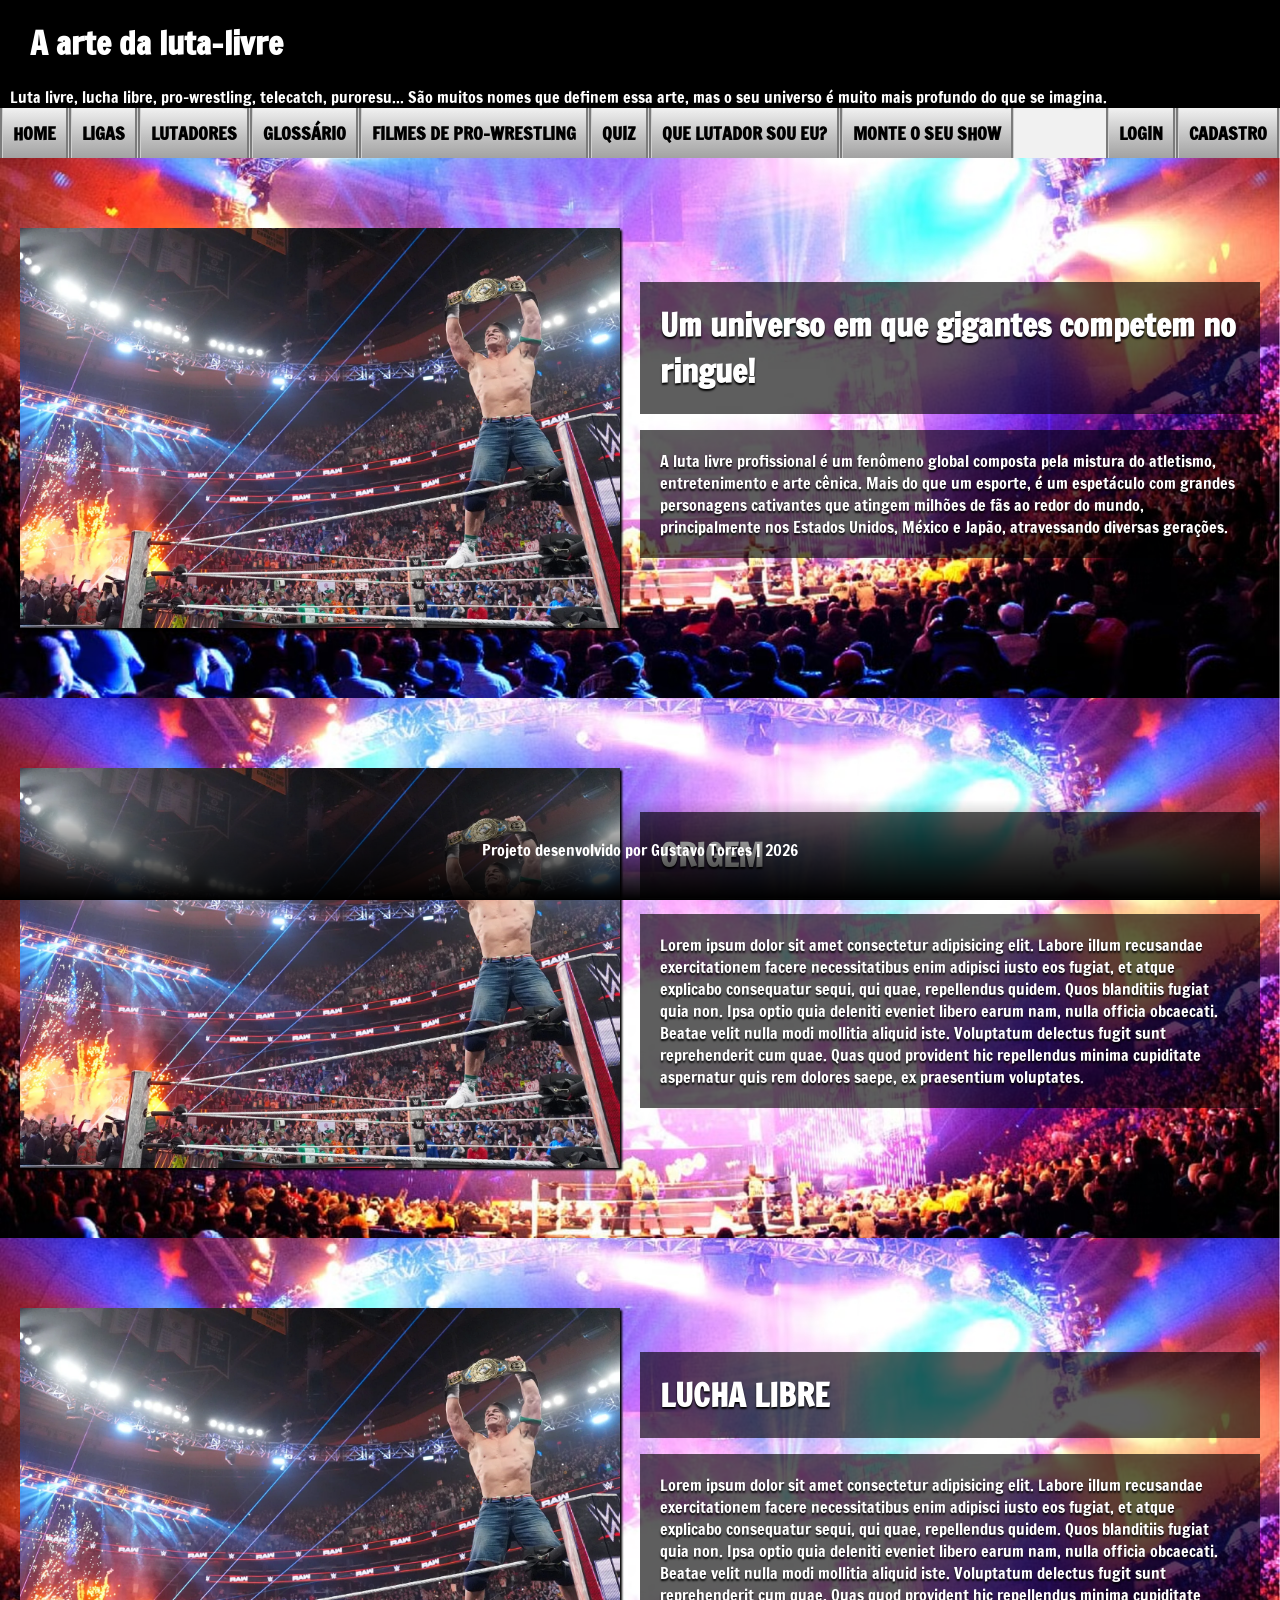
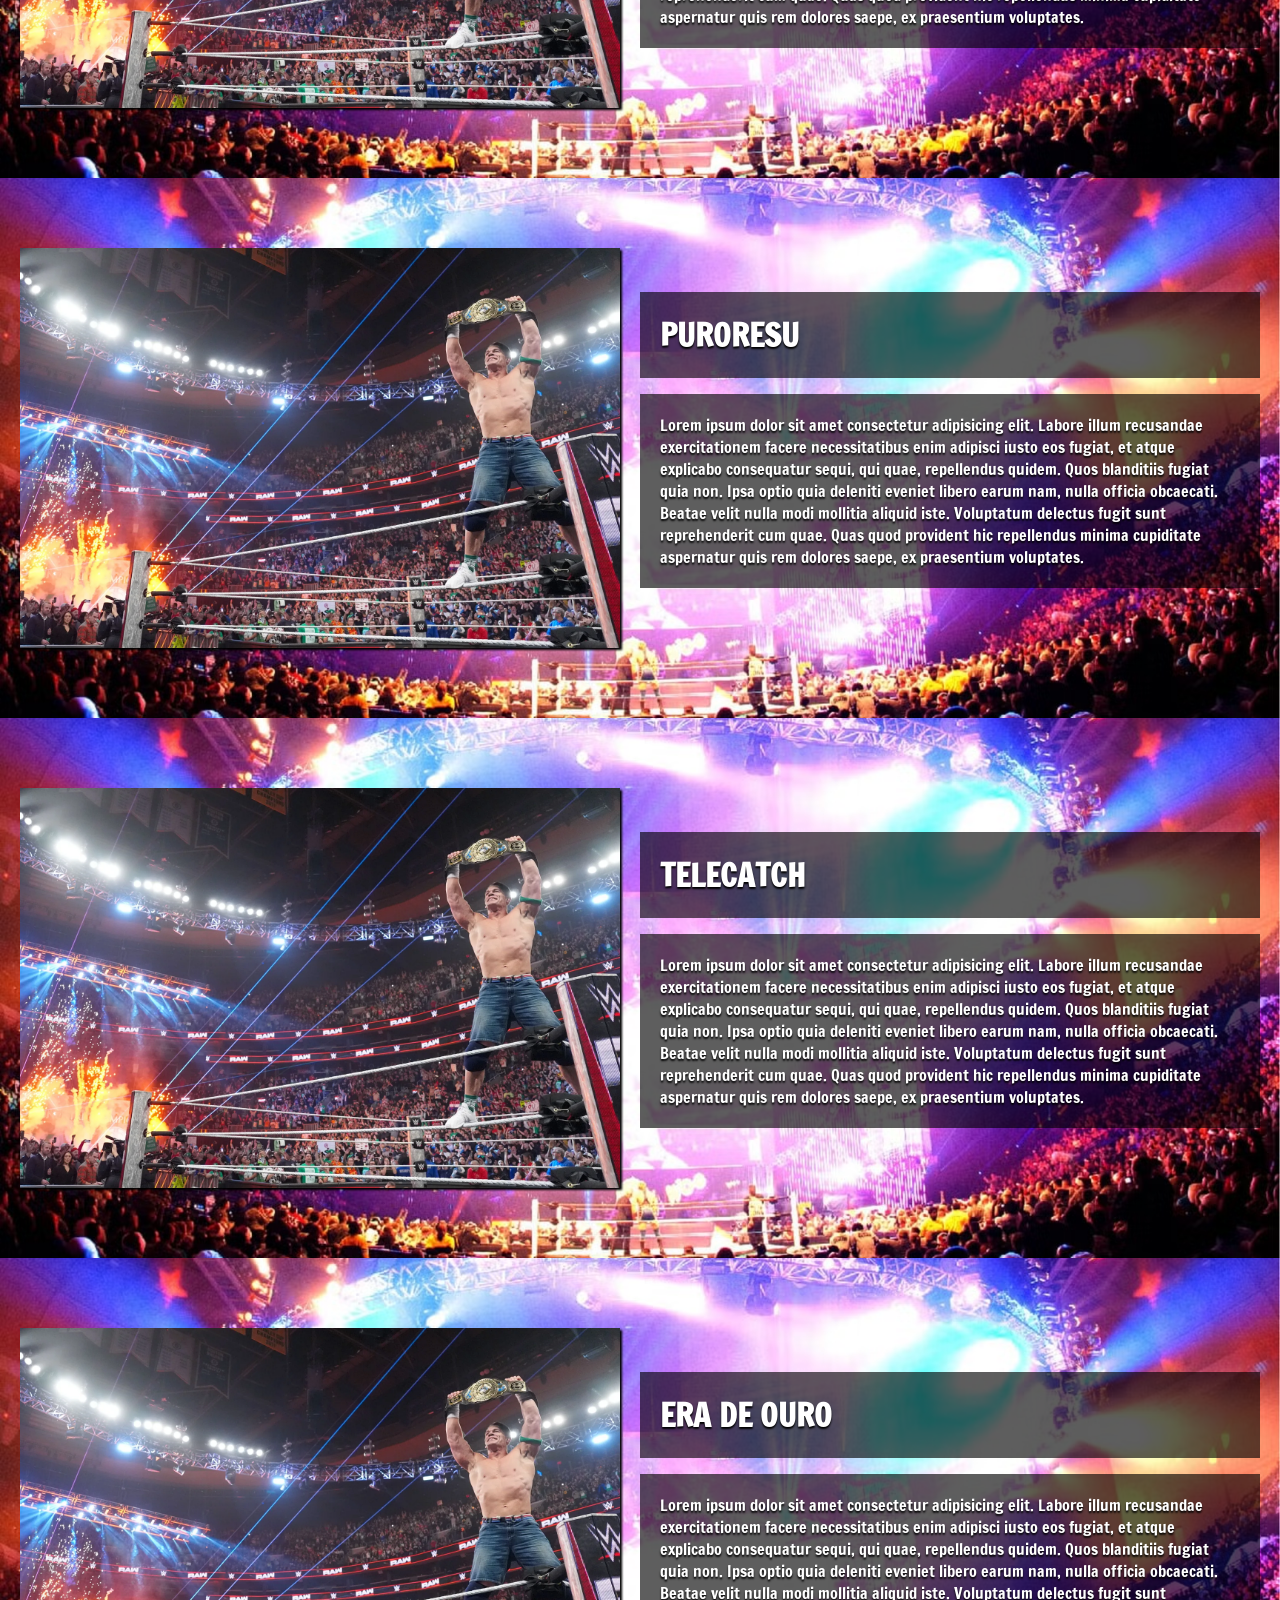
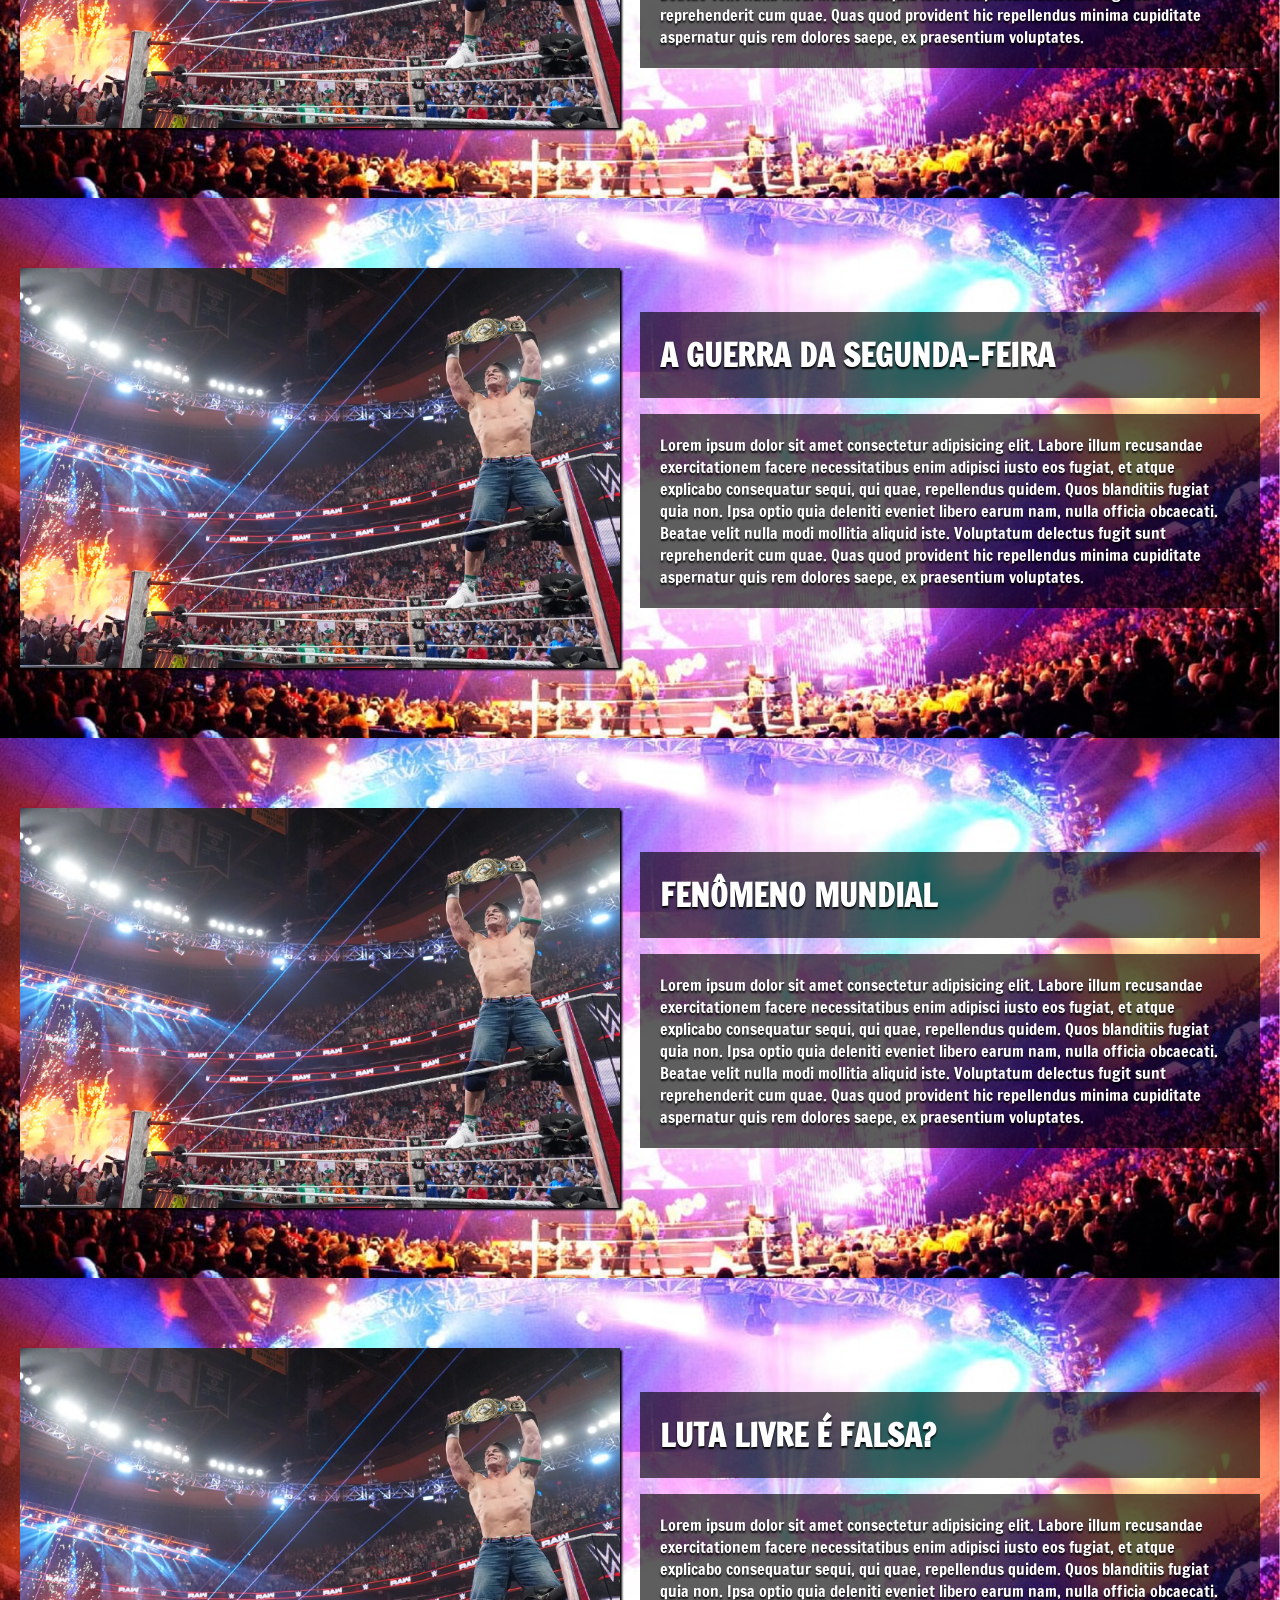
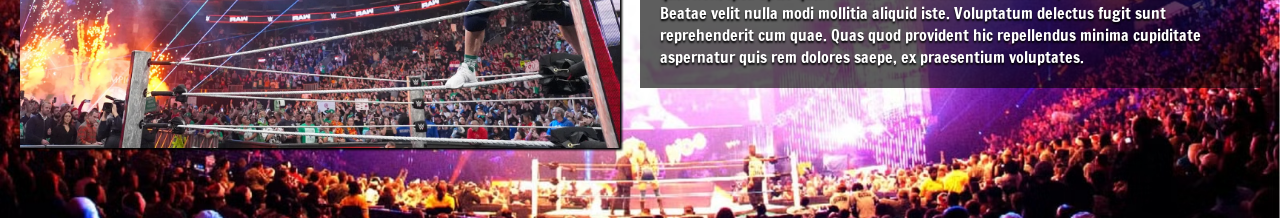
==== public/index.html @ fed3846c "Dashboard estática Desenvolvida dashboard com dados estáticos" ====
<!doctype html>
<html lang="en">

<head>
  <meta charset="UTF-8" />
  <meta name="viewport" content="width=device-width, initial-scale=1.0" />
  <title>A arte da luta-livre</title>
  <link rel="stylesheet" href="css/style.css" />

  <!-- IMPORTANDO FONTE -->
  <link rel="preconnect" href="https://fonts.googleapis.com" />
  <link rel="preconnect" href="https://fonts.gstatic.com" crossorigin />
  <link href="https://fonts.googleapis.com/css2?family=Francois+One&display=swap" rel="stylesheet" />
</head>

<body>
  <header>
    <div class="box-header">
      <div class="box-header-items">
        <h1>A arte da luta-livre</h1>
        <div class="box-header-description">
          <p>
            Luta livre, lucha libre, pro-wrestling, telecatch, puroresu... São
            muitos nomes que definem essa arte, mas o seu universo é muito
            mais profundo do que se imagina.
          </p>
        </div>
      </div>
    </div>
  </header>
  <div class="navbar">
    <div class="navbar-items">
      <div class="navbar-item">
        <a href="">Home</a>
      </div>
      <div class="navbar-item">
        <a href="">Ligas</a>
      </div>
      <div class="navbar-item">
        <a href="">Lutadores</a>
      </div>
      <div class="navbar-item">
        <a href="">Glossário</a>
      </div>
      <div class="navbar-item">
        <a href="">Filmes de Pro-Wrestling</a>
      </div>
      <div class="navbar-item">
        <a href="">Quiz</a>
      </div>
      <div class="navbar-item">
        <a href="">Que lutador sou eu?</a>
      </div>
      <div class="navbar-item">
        <a href="">Monte o seu show</a>
      </div>
    </div>
    <div class="navbar-loginCadastro">
      <div class="navbar-item">
        <a href="login.html">Login</a>
      </div>
      <div class="navbar-item">
        <a href="cadastro.html">Cadastro</a>
      </div>
    </div>
  </div>
  <div class="card main" id="card1">
    <div class="card content">
      <div class="card image" id="img1">
        <div class="img" style="background-position-x: -100px;"></div>
      </div>
      <div class="card text">
        <h1>Um universo em que gigantes competem no ringue!</h1>
        <p>
          A luta livre profissional é um fenômeno global composta pela mistura do atletismo, entretenimento e arte
          cênica. Mais do que um esporte, é um espetáculo com grandes personagens cativantes que atingem milhões de fãs
          ao redor do mundo, principalmente nos Estados Unidos, México e Japão, atravessando diversas gerações.
      </div>
    </div>
  </div>
  <div class="card main" id="card2">
    <div class="card content">
      <div class="card image">
        <div class="img" style="background-position-x: -100px;"></div>
      </div>
      <div class="card text">
        <h1>ORIGEM</h1>
        <p>
          Lorem ipsum dolor sit amet consectetur adipisicing elit. Labore
          illum recusandae exercitationem facere necessitatibus enim adipisci
          iusto eos fugiat, et atque explicabo consequatur sequi, qui quae,
          repellendus quidem. Quos blanditiis fugiat quia non. Ipsa optio quia
          deleniti eveniet libero earum nam, nulla officia obcaecati. Beatae
          velit nulla modi mollitia aliquid iste. Voluptatum delectus fugit
          sunt reprehenderit cum quae. Quas quod provident hic repellendus
          minima cupiditate aspernatur quis rem dolores saepe, ex praesentium
          voluptates.
      </div>
    </div>
  </div>
  <div class="card main" id="card3">
    <div class="card content">
      <div class="card image">
        <div class="img" style="background-position-x: -100px;"></div>
      </div>
      <div class="card text">
        <h1>LUCHA LIBRE</h1>
        <p>
          Lorem ipsum dolor sit amet consectetur adipisicing elit. Labore
          illum recusandae exercitationem facere necessitatibus enim adipisci
          iusto eos fugiat, et atque explicabo consequatur sequi, qui quae,
          repellendus quidem. Quos blanditiis fugiat quia non. Ipsa optio quia
          deleniti eveniet libero earum nam, nulla officia obcaecati. Beatae
          velit nulla modi mollitia aliquid iste. Voluptatum delectus fugit
          sunt reprehenderit cum quae. Quas quod provident hic repellendus
          minima cupiditate aspernatur quis rem dolores saepe, ex praesentium
          voluptates.
      </div>
    </div>
  </div>
  <div class="card main" id="card4">
    <div class="card content">
      <div class="card image">
        <div class="img" style="background-position-x: -100px;"></div>
      </div>
      <div class="card text">
        <h1>PURORESU</h1>
        <p>
          Lorem ipsum dolor sit amet consectetur adipisicing elit. Labore
          illum recusandae exercitationem facere necessitatibus enim adipisci
          iusto eos fugiat, et atque explicabo consequatur sequi, qui quae,
          repellendus quidem. Quos blanditiis fugiat quia non. Ipsa optio quia
          deleniti eveniet libero earum nam, nulla officia obcaecati. Beatae
          velit nulla modi mollitia aliquid iste. Voluptatum delectus fugit
          sunt reprehenderit cum quae. Quas quod provident hic repellendus
          minima cupiditate aspernatur quis rem dolores saepe, ex praesentium
          voluptates.
      </div>
    </div>
  </div>
  <div class="card main" id="card5">
    <div class="card content">
      <div class="card image">
        <div class="img" style="background-position-x: -100px;"></div>
      </div>
      <div class="card text">
        <h1>TELECATCH</h1>
        <p>
          Lorem ipsum dolor sit amet consectetur adipisicing elit. Labore
          illum recusandae exercitationem facere necessitatibus enim adipisci
          iusto eos fugiat, et atque explicabo consequatur sequi, qui quae,
          repellendus quidem. Quos blanditiis fugiat quia non. Ipsa optio quia
          deleniti eveniet libero earum nam, nulla officia obcaecati. Beatae
          velit nulla modi mollitia aliquid iste. Voluptatum delectus fugit
          sunt reprehenderit cum quae. Quas quod provident hic repellendus
          minima cupiditate aspernatur quis rem dolores saepe, ex praesentium
          voluptates.
      </div>
    </div>
  </div>
  <div class="card main" id="card6">
    <div class="card content">
      <div class="card image">
        <div class="img" style="background-position-x: -100px;"></div>
      </div>
      <div class="card text">
        <h1>ERA DE OURO</h1>
        <p>
          Lorem ipsum dolor sit amet consectetur adipisicing elit. Labore
          illum recusandae exercitationem facere necessitatibus enim adipisci
          iusto eos fugiat, et atque explicabo consequatur sequi, qui quae,
          repellendus quidem. Quos blanditiis fugiat quia non. Ipsa optio quia
          deleniti eveniet libero earum nam, nulla officia obcaecati. Beatae
          velit nulla modi mollitia aliquid iste. Voluptatum delectus fugit
          sunt reprehenderit cum quae. Quas quod provident hic repellendus
          minima cupiditate aspernatur quis rem dolores saepe, ex praesentium
          voluptates.
      </div>
    </div>
  </div>
  <div class="card main" id="card7">
    <div class="card content">
      <div class="card image">
        <div class="img" style="background-position-x: -100px;"></div>
      </div>
      <div class="card text">
        <h1>A GUERRA DA SEGUNDA-FEIRA</h1>
        <p>
          Lorem ipsum dolor sit amet consectetur adipisicing elit. Labore
          illum recusandae exercitationem facere necessitatibus enim adipisci
          iusto eos fugiat, et atque explicabo consequatur sequi, qui quae,
          repellendus quidem. Quos blanditiis fugiat quia non. Ipsa optio quia
          deleniti eveniet libero earum nam, nulla officia obcaecati. Beatae
          velit nulla modi mollitia aliquid iste. Voluptatum delectus fugit
          sunt reprehenderit cum quae. Quas quod provident hic repellendus
          minima cupiditate aspernatur quis rem dolores saepe, ex praesentium
          voluptates.
      </div>
    </div>
  </div>
  <div class="card main" id="card8">
    <div class="card content">
      <div class="card image">
        <div class="img" style="background-position-x: -100px;"></div>
      </div>
      <div class="card text">
        <h1>FENÔMENO MUNDIAL</h1>
        <p>
          Lorem ipsum dolor sit amet consectetur adipisicing elit. Labore
          illum recusandae exercitationem facere necessitatibus enim adipisci
          iusto eos fugiat, et atque explicabo consequatur sequi, qui quae,
          repellendus quidem. Quos blanditiis fugiat quia non. Ipsa optio quia
          deleniti eveniet libero earum nam, nulla officia obcaecati. Beatae
          velit nulla modi mollitia aliquid iste. Voluptatum delectus fugit
          sunt reprehenderit cum quae. Quas quod provident hic repellendus
          minima cupiditate aspernatur quis rem dolores saepe, ex praesentium
          voluptates.
      </div>
    </div>
  </div>
  <div class="card main" id="card9">
    <div class="card content">
      <div class="card image">
        <div class="img" style="background-position-x: -100px;"></div>
      </div>
      <div class="card text">
        <h1>LUTA LIVRE É FALSA?</h1>
        <p>
          Lorem ipsum dolor sit amet consectetur adipisicing elit. Labore
          illum recusandae exercitationem facere necessitatibus enim adipisci
          iusto eos fugiat, et atque explicabo consequatur sequi, qui quae,
          repellendus quidem. Quos blanditiis fugiat quia non. Ipsa optio quia
          deleniti eveniet libero earum nam, nulla officia obcaecati. Beatae
          velit nulla modi mollitia aliquid iste. Voluptatum delectus fugit
          sunt reprehenderit cum quae. Quas quod provident hic repellendus
          minima cupiditate aspernatur quis rem dolores saepe, ex praesentium
          voluptates.
      </div>
    </div>
  </div>
  <footer>
    <div class="footer content">
      <p>Projeto desenvolvido por Gustavo Torres | 2026</p>
    </div>
  </footer>

</body>

</html>
---- public/css/style.css ----
html{
    height: 100%;
}

body{
    margin: 0%;
    height: 100%;
}
/* NAVBAR */
.box-header{
    display: flex;
    font-family: 'Francois One';
    color: white;
    background-color: #000000;
    text-shadow: 0px 2px 2px black;
    justify-content: space-between;
    align-items: flex-end;
}

.navbar-loginCadastro{
    display: flex;
    height: 100%;
    background-image: linear-gradient(360deg, #0000002e, transparent);
}

.navbar-loginCadastro a{
    text-decoration: none;
    color: rgb(0, 0, 0);
    font-family: "Francois One", sans-serif;
    text-transform: uppercase;
    font-size: 18px;
    font-weight: bold;
}

.box-header-items{
    margin-left: 10px;
}

.box-header-items p, h1{
    margin: 0px;
}

.navbar{
    background-color: #f1f1f1;
    height: 50px;
    display: flex;
    justify-content: space-between;
}

.navbar-item{
    background-color: #ffffff00;
    height: 100%;
    display: flex;
    align-items: center;
    padding-inline: 10px;
    border-right: 3px #cfcfcf groove;
    border-left: 3px #cfcfcf groove;
    background-image: inherit;
}

.navbar-items{
    display: flex;
    height: 100%;
    background-image: linear-gradient(360deg, #0000002e, transparent);
    /* justify-content: center; */
    /* gap: 30px; */
}

.navbar-items a{
    text-decoration: none;
    color: rgb(0, 0, 0);
    font-family: "Francois One", sans-serif;
    text-transform: uppercase;
    font-size: 18px;
    font-weight: bold;
}

.navbar-items a:hover {
    color: rgb(202, 17, 17);
}

.navbar-loginCadastro a:hover {
    color: rgb(202, 17, 17);
}
    
/* FIM NAVBAR */

/* INÍCIO LANDING PAGE */
.card{

}

.card.content{
    display: flex;
    padding: 20px;
    font-family: "Francois One", sans-serif;
    text-shadow: 0px 2px 2px black;
    align-items: center;
}

.card.main{
    color: white;
    background-image: url(../imagens/bg.avif);
    background-repeat: no-repeat;
    background-position: center;
    background-position-x: center;
    background-size: cover;
}

.card.image{
    width: 500px;
    height: 500px;
    display: flex;
    flex-direction: column;
    justify-content: center;
}

.img{
    background-color: white;
    width: 600px;
    height: 400px;
    display: flex;
    background-image: url(../imagens/john-cena-ic.webp);
    background-repeat: no-repeat;
    background-attachment: local;
    background-size: cover;
    filter: drop-shadow(2px 2px 1px black);
}

#card1 {
    background-position-y: bottom;
}

.card.text{
    margin-left: 120px;
}

.card.text p, h1{
    background-color: #000000a1;
    padding: 20px;
}
/* FIM LANDING PAGE */

/* FOOTER */
footer{
    background-image: linear-gradient(360deg, #000000, transparent);
    color: white;
    text-align: center;
    font-family: 'Francois One';
    position: fixed;
    width: 100%;
    bottom: 0%;
    height: 100px;
    display: flex;
    justify-content: center;
    align-items: center;
}
/* FIM FOOTER */

/* PÁGINA DE CADASTRO */
.body.cadastro {
    width: 100%;
    height: 100%;
    background-image: url(../imagens/bg2.avif);
    background-repeat: no-repeat;
    background-position: center;
    background-size: cover;
    display: flex;
    justify-content: center;
    align-items: center;
    flex-direction: column;
}

.card.form{
    background-color: #000000cc;
    padding: 20px;
    width: 500px;
    display: flex;
    justify-content: center;
    text-align: center;
}

.card.formContent{
    color: white;
    text-shadow: 0px 2px 2px black;
    font-family: "Francois One", sans-serif;
}

/* PÁGINA DE LOGIN */

.body.login {
    width: 100%;
    height: 100%;
    background-image: url(../imagens/bg2.avif);
    background-repeat: no-repeat;
    background-position: center;
    background-size: cover;
    display: flex;
    justify-content: center;
    align-items: center;
    flex-direction: column;
}

.card.alerta {
    display: none;
    background-color: aqua;
    width: 200px;
    padding: 15px;
    margin-top: 10px;
    text-align: center;
}

/* PÁGINA DA DASHBOARD */

.body.dashboard{
    width: 100%;
    height: 100%;
}

.body.dashboard.content{
    display: flex;
    flex-direction: column;
    /* justify-content: center; */
    align-items: center;
    gap: 10px;
    margin-top: 100px;
}

.grafico{
    border-radius: 10px;
    border-color: #cfcfcf70;
    border-style: solid;
    border-width: 2px;
    padding: 10px;
}

.dashboard.graficos{
    display: flex;
    gap: 10px;
}

.kpis{
    display: flex;
    gap: 10px;
}

.kpi{
    background-color: rgb(60 74 89 / 86%);
    color: white;
    text-align: center;
    padding: 10px;
    font-family: 'Francois One';
    height: 100px;
    width: 200px;
    display: flex;
    align-items: center;
    justify-content: center;
    border-radius: 10px;
    border-color: #cfcfcf70;
    border-style: solid;
    border-width: 2px;
}

.graficoLigas{
    color: beige;
}
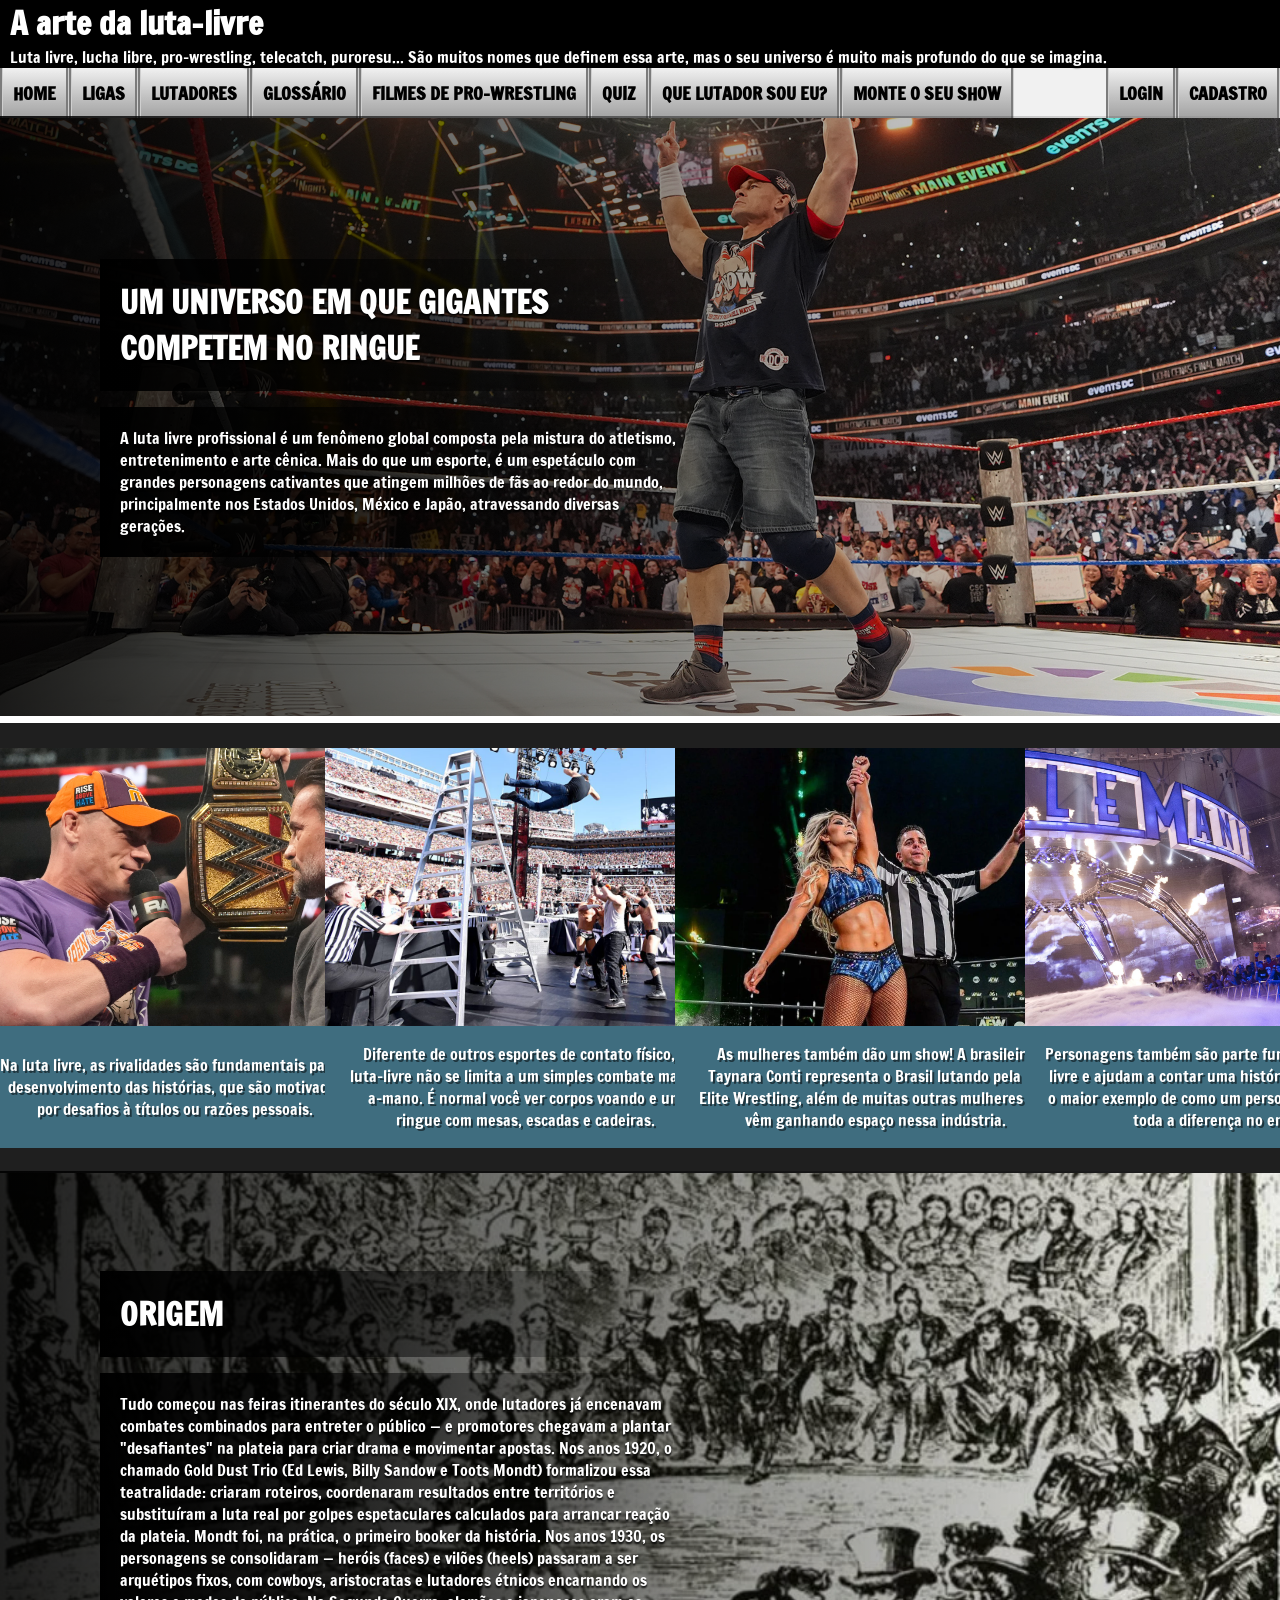
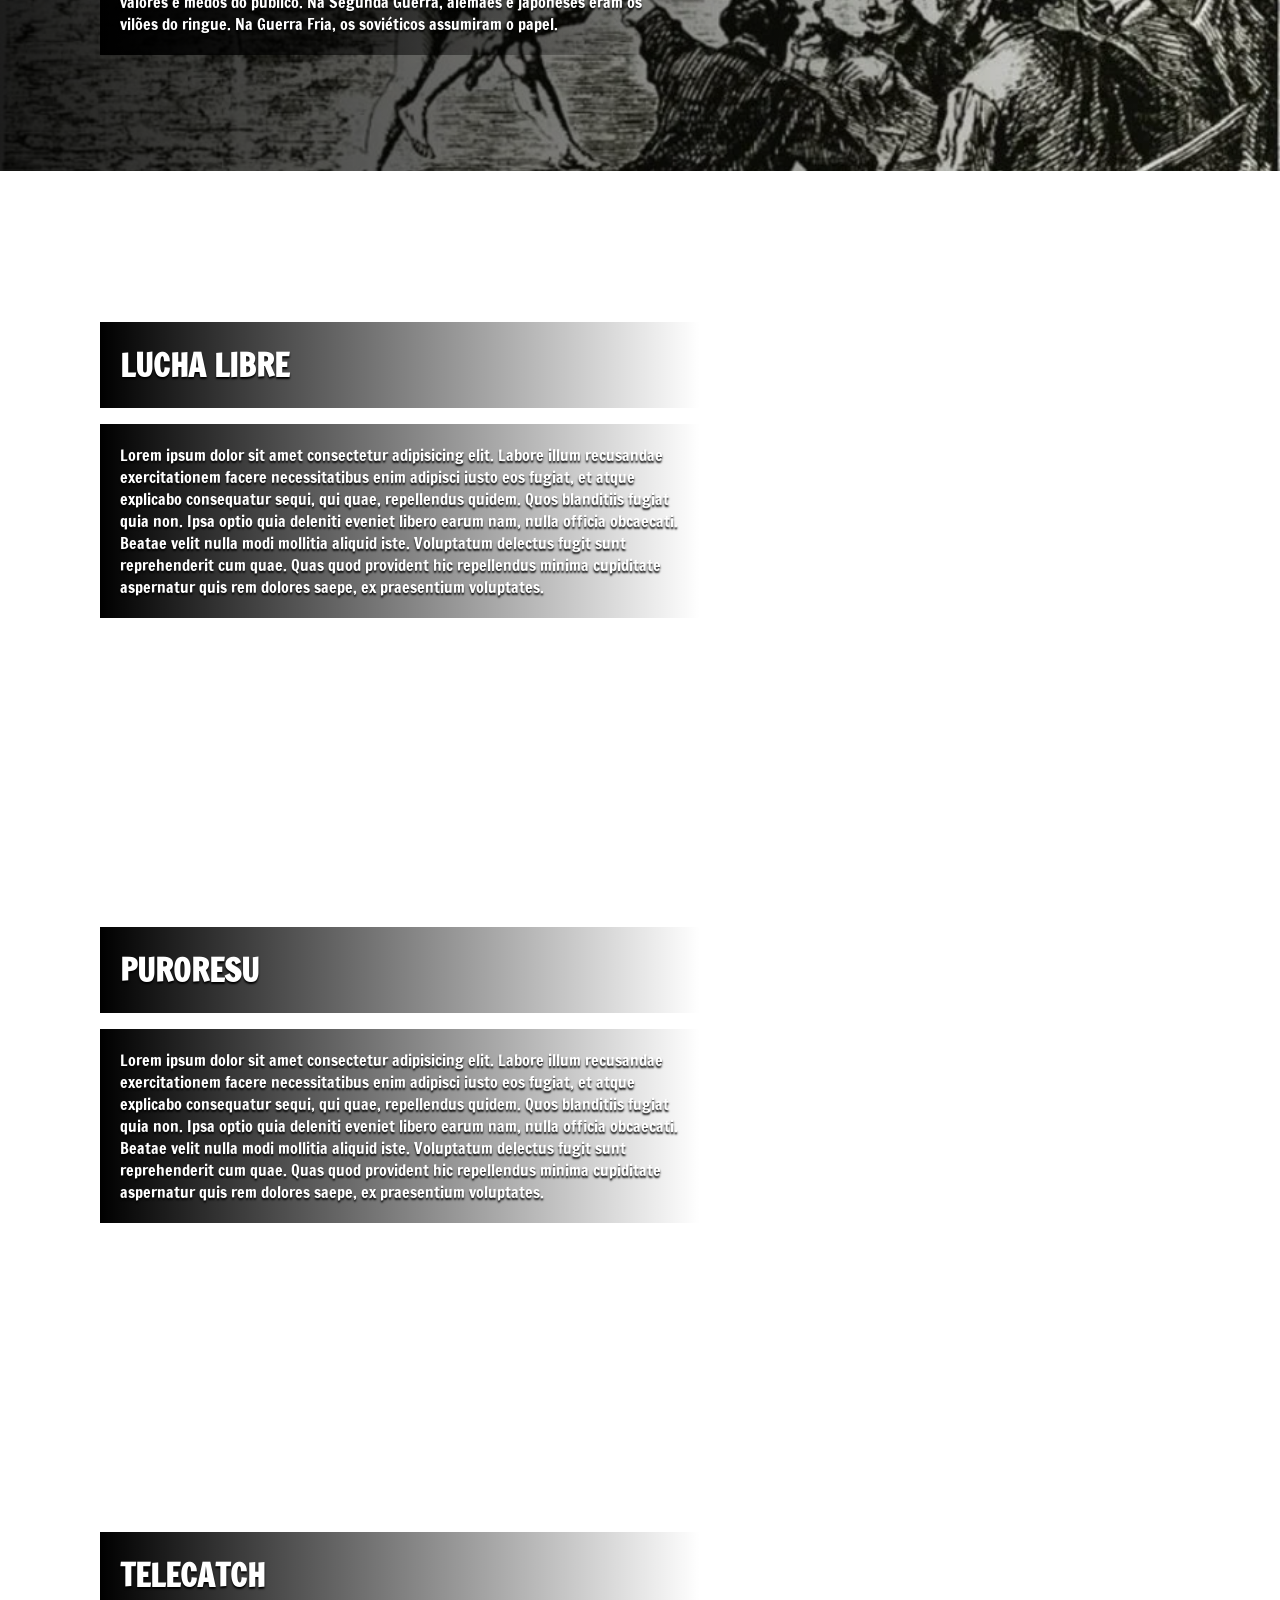
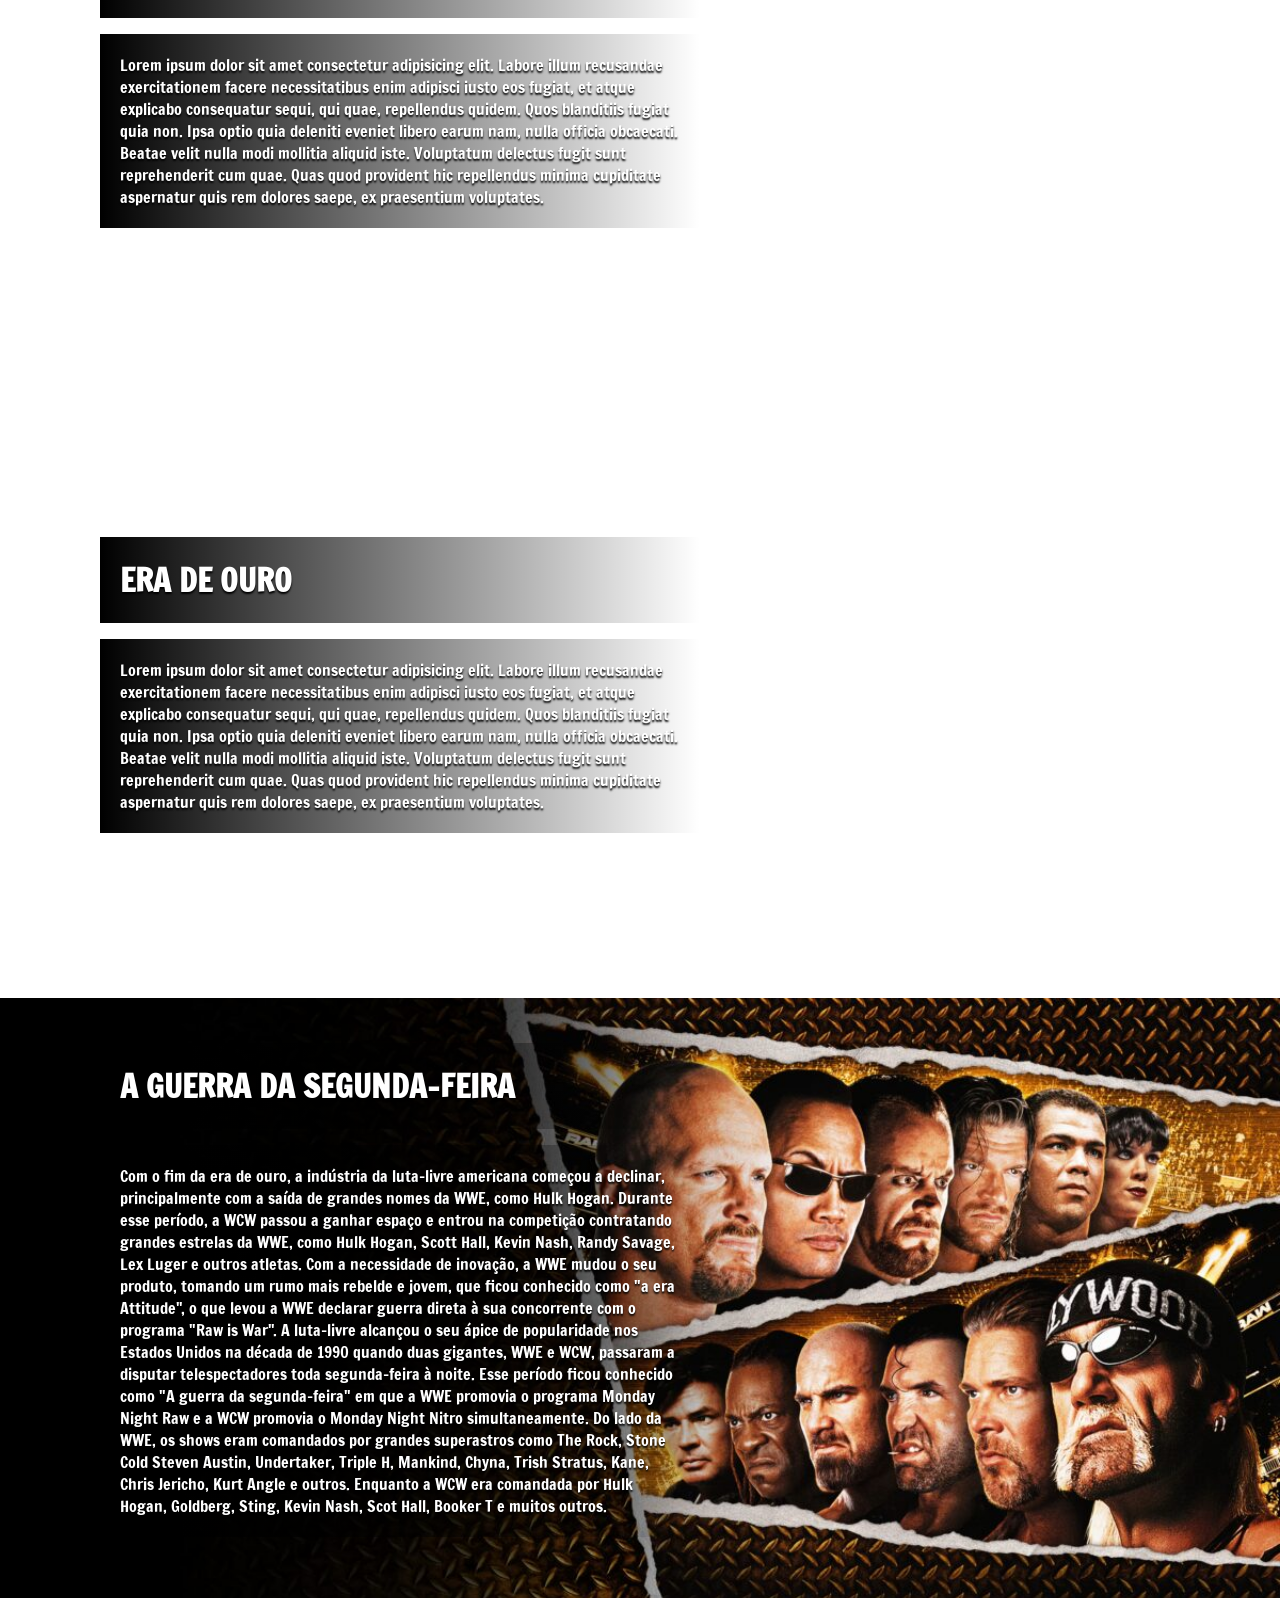
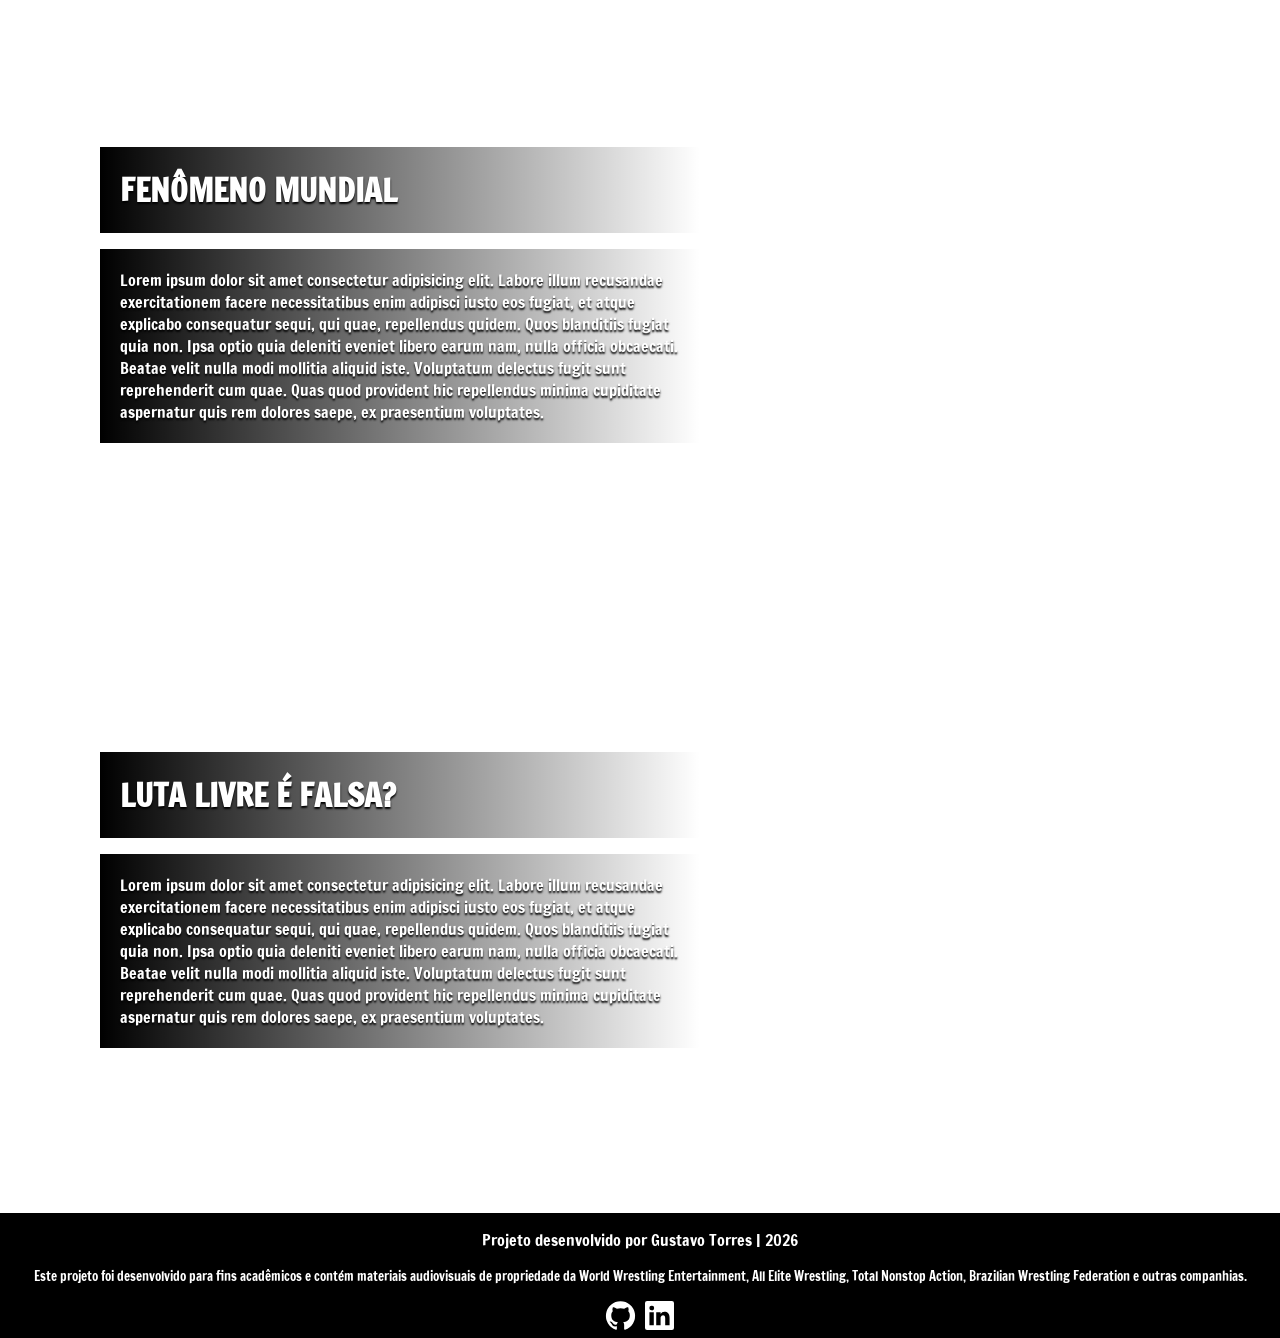
==== commit 9e67707e: "Adições na landing page" ====
--- a/public/index.html
+++ b/public/index.html
@@ -65,44 +65,83 @@
     </div>
   </div>
   <div class="card main" id="card1">
-    <div class="card content">
-      <div class="card image" id="img1">
-        <div class="img" style="background-position-x: -100px;"></div>
-      </div>
-      <div class="card text">
-        <h1>Um universo em que gigantes competem no ringue!</h1>
-        <p>
-          A luta livre profissional é um fenômeno global composta pela mistura do atletismo, entretenimento e arte
-          cênica. Mais do que um esporte, é um espetáculo com grandes personagens cativantes que atingem milhões de fãs
-          ao redor do mundo, principalmente nos Estados Unidos, México e Japão, atravessando diversas gerações.
+    <div class="card main mask" id="cardMainMask1">
+      <div class="card content">
+        <div class="card text" id="cardText1">
+          <h1>UM UNIVERSO EM QUE GIGANTES COMPETEM NO RINGUE</h1>
+          <p>
+            A luta livre profissional é um fenômeno global composta pela mistura do atletismo, entretenimento e arte
+            cênica. Mais do que um esporte, é um espetáculo com grandes personagens cativantes que atingem milhões de
+            fãs
+            ao redor do mundo, principalmente nos Estados Unidos, México e Japão, atravessando diversas gerações.
+        </div>
+      </div>
+    </div>
+  </div>
+  <div class="subcard" id="subcard1">
+    <div class="subcard content" id="subCardContent1-1">
+      <div class="subcard image" id="subCardImg1-1">
+
+      </div>
+      <div class="subcard text" id="subCardTxt1-1">
+        <p>Na luta livre, as rivalidades são fundamentais para o desenvolvimento das histórias, que são motivadas por
+          desafios à títulos ou razões pessoais.</p>
+      </div>
+    </div>
+    <div class="subcard content" id="subCardContent1-2">
+      <div class="subcard image" id="subCardImg1-2">
+
+      </div>
+      <div class="subcard text" id="subCardTxt1-2">
+        <p>Diferente de outros esportes de contato físico, a luta-livre não se limita a um simples combate mano-a-mano.
+          É normal você ver corpos voando e um ringue com mesas, escadas e cadeiras.</p>
+      </div>
+    </div>
+    <div class="subcard content" id="subCardContent1-3">
+      <div class="subcard image" id="subCardImg1-3">
+      </div>
+      <div class="subcard text" id="subCardTxt1-3">
+        <p>As mulheres também dão um show! A brasileira Taynara Conti representa o Brasil lutando pela All Elite
+          Wrestling, além de muitas outras mulheres que vêm ganhando espaço nessa indústria.</p>
+      </div>
+    </div>
+    <div class="subcard content" id="subCardContent1-4">
+      <div class="subcard image" id="subCardImg1-4">
+
+      </div>
+      <div class="subcard text" id="subCardTxt1-4">
+        <p>Personagens também são parte fundamental da luta-livre e ajudam a contar uma história. O Undertaker é o maior
+          exemplo de como um personagem pode fazer toda a diferença no enredo.</p>
       </div>
     </div>
   </div>
   <div class="card main" id="card2">
-    <div class="card content">
-      <div class="card image">
-        <div class="img" style="background-position-x: -100px;"></div>
-      </div>
-      <div class="card text">
-        <h1>ORIGEM</h1>
-        <p>
-          Lorem ipsum dolor sit amet consectetur adipisicing elit. Labore
-          illum recusandae exercitationem facere necessitatibus enim adipisci
-          iusto eos fugiat, et atque explicabo consequatur sequi, qui quae,
-          repellendus quidem. Quos blanditiis fugiat quia non. Ipsa optio quia
-          deleniti eveniet libero earum nam, nulla officia obcaecati. Beatae
-          velit nulla modi mollitia aliquid iste. Voluptatum delectus fugit
-          sunt reprehenderit cum quae. Quas quod provident hic repellendus
-          minima cupiditate aspernatur quis rem dolores saepe, ex praesentium
-          voluptates.
+    <div class="card main mask" id="cardMainMask2">
+      <div class="card content">
+        <!-- <div class="card image" id="cardImage1">
+          <div class="img" id="img2" style="background-position-x: -100px;"></div>
+        </div> -->
+        <div class="card text">
+          <h1>ORIGEM</h1>
+          <p>
+            Tudo começou nas feiras itinerantes do século XIX, onde lutadores já encenavam combates combinados para
+            entreter o público — e promotores chegavam a plantar "desafiantes" na plateia para criar drama e movimentar
+            apostas.
+            Nos anos 1920, o chamado Gold Dust Trio (Ed Lewis, Billy Sandow e Toots Mondt) formalizou essa teatralidade:
+            criaram roteiros, coordenaram resultados entre territórios e substituíram a luta real por golpes espetaculares
+            calculados para arrancar reação da plateia. Mondt foi, na prática, o primeiro booker da história.
+            Nos anos 1930, os personagens se consolidaram — heróis (faces) e vilões (heels) passaram a ser arquétipos
+            fixos, com cowboys, aristocratas e lutadores étnicos encarnando os valores e medos do público. Na Segunda
+            Guerra, alemães e japoneses eram os vilões do ringue. Na Guerra Fria, os soviéticos assumiram o papel.
+        </div>
       </div>
     </div>
   </div>
   <div class="card main" id="card3">
     <div class="card content">
-      <div class="card image">
-        <div class="img" style="background-position-x: -100px;"></div>
-      </div>
+      <!-- <div class="card image">
+        <div class="img" style="background-position-x: -100px;"></div>
+      </div> -->
       <div class="card text">
         <h1>LUCHA LIBRE</h1>
         <p>
@@ -120,9 +159,9 @@
   </div>
   <div class="card main" id="card4">
     <div class="card content">
-      <div class="card image">
-        <div class="img" style="background-position-x: -100px;"></div>
-      </div>
+      <!-- <div class="card image">
+        <div class="img" style="background-position-x: -100px;"></div>
+      </div> -->
       <div class="card text">
         <h1>PURORESU</h1>
         <p>
@@ -140,9 +179,9 @@
   </div>
   <div class="card main" id="card5">
     <div class="card content">
-      <div class="card image">
-        <div class="img" style="background-position-x: -100px;"></div>
-      </div>
+      <!-- <div class="card image">
+        <div class="img" style="background-position-x: -100px;"></div>
+      </div> -->
       <div class="card text">
         <h1>TELECATCH</h1>
         <p>
@@ -160,9 +199,9 @@
   </div>
   <div class="card main" id="card6">
     <div class="card content">
-      <div class="card image">
-        <div class="img" style="background-position-x: -100px;"></div>
-      </div>
+      <!-- <div class="card image">
+        <div class="img" style="background-position-x: -100px;"></div>
+      </div> -->
       <div class="card text">
         <h1>ERA DE OURO</h1>
         <p>
@@ -180,29 +219,33 @@
   </div>
   <div class="card main" id="card7">
     <div class="card content">
-      <div class="card image">
-        <div class="img" style="background-position-x: -100px;"></div>
-      </div>
+      <!-- <div class="card image">
+        <div class="img" id="img7" style="background-position-x: -100px;"></div>
+      </div> -->
       <div class="card text">
         <h1>A GUERRA DA SEGUNDA-FEIRA</h1>
         <p>
-          Lorem ipsum dolor sit amet consectetur adipisicing elit. Labore
-          illum recusandae exercitationem facere necessitatibus enim adipisci
-          iusto eos fugiat, et atque explicabo consequatur sequi, qui quae,
-          repellendus quidem. Quos blanditiis fugiat quia non. Ipsa optio quia
-          deleniti eveniet libero earum nam, nulla officia obcaecati. Beatae
-          velit nulla modi mollitia aliquid iste. Voluptatum delectus fugit
-          sunt reprehenderit cum quae. Quas quod provident hic repellendus
-          minima cupiditate aspernatur quis rem dolores saepe, ex praesentium
-          voluptates.
+          Com o fim da era de ouro, a indústria da luta-livre americana começou a declinar, principalmente com a saída
+          de grandes nomes da WWE, como Hulk Hogan. Durante esse período, a WCW passou a ganhar espaço e entrou na
+          competição contratando grandes estrelas da WWE, como Hulk Hogan, Scott Hall, Kevin Nash, Randy Savage, Lex
+          Luger e outros atletas. Com a necessidade de inovação, a WWE mudou o seu produto, tomando um rumo mais rebelde
+          e jovem, que ficou conhecido como "a era Attitude", o que levou a WWE declarar guerra direta à sua concorrente
+          com o programa "Raw is War". A luta-livre alcançou o seu ápice de popularidade nos Estados Unidos na década de
+          1990 quando duas gigantes,
+          WWE e WCW, passaram a disputar telespectadores toda segunda-feira à noite. Esse período ficou conhecido como
+          "A guerra da segunda-feira" em que a WWE promovia o programa Monday Night Raw e a WCW promovia o Monday Night
+          Nitro simultaneamente. Do lado da WWE, os shows eram comandados por grandes superastros como The Rock, Stone
+          Cold Steven Austin, Undertaker, Triple H, Mankind, Chyna, Trish Stratus, Kane, Chris Jericho, Kurt Angle e
+          outros. Enquanto a WCW era comandada por Hulk Hogan, Goldberg, Sting, Kevin Nash, Scot Hall, Booker T e muitos
+          outros.
       </div>
     </div>
   </div>
   <div class="card main" id="card8">
     <div class="card content">
-      <div class="card image">
-        <div class="img" style="background-position-x: -100px;"></div>
-      </div>
+      <!-- <div class="card image">
+        <div class="img" style="background-position-x: -100px;"></div>
+      </div> -->
       <div class="card text">
         <h1>FENÔMENO MUNDIAL</h1>
         <p>
@@ -220,9 +263,9 @@
   </div>
   <div class="card main" id="card9">
     <div class="card content">
-      <div class="card image">
-        <div class="img" style="background-position-x: -100px;"></div>
-      </div>
+      <!-- <div class="card image">
+        <div class="img" style="background-position-x: -100px;"></div>
+      </div> -->
       <div class="card text">
         <h1>LUTA LIVRE É FALSA?</h1>
         <p>
@@ -240,7 +283,22 @@
   </div>
   <footer>
     <div class="footer content">
-      <p>Projeto desenvolvido por Gustavo Torres | 2026</p>
+      <div class="footer texto">
+        <p>Projeto desenvolvido por Gustavo Torres | 2026</p>
+        <p style="font-size: small;">Este projeto foi desenvolvido para fins acadêmicos e contém materiais audiovisuais
+          de propriedade da World Wrestling Entertainment, All Elite Wrestling, Total Nonstop Action, Brazilian
+          Wrestling Federation e outras companhias.</p>
+        <svg fill="#ffffff" width="35px" height="35px" viewBox="0 0 24 24" xmlns="http://www.w3.org/2000/svg"
+          data-name="Layer 1">
+          <path
+            d="M12,2.2467A10.00042,10.00042,0,0,0,8.83752,21.73419c.5.08752.6875-.21247.6875-.475,0-.23749-.01251-1.025-.01251-1.86249C7,19.85919,6.35,18.78423,6.15,18.22173A3.636,3.636,0,0,0,5.125,16.8092c-.35-.1875-.85-.65-.01251-.66248A2.00117,2.00117,0,0,1,6.65,17.17169a2.13742,2.13742,0,0,0,2.91248.825A2.10376,2.10376,0,0,1,10.2,16.65923c-2.225-.25-4.55-1.11254-4.55-4.9375a3.89187,3.89187,0,0,1,1.025-2.6875,3.59373,3.59373,0,0,1,.1-2.65s.83747-.26251,2.75,1.025a9.42747,9.42747,0,0,1,5,0c1.91248-1.3,2.75-1.025,2.75-1.025a3.59323,3.59323,0,0,1,.1,2.65,3.869,3.869,0,0,1,1.025,2.6875c0,3.83747-2.33752,4.6875-4.5625,4.9375a2.36814,2.36814,0,0,1,.675,1.85c0,1.33752-.01251,2.41248-.01251,2.75,0,.26251.1875.575.6875.475A10.0053,10.0053,0,0,0,12,2.2467Z" />
+        </svg>
+        <svg fill="#ffffff" width="35px" height="35px" viewBox="0 0 24 24" xmlns="http://www.w3.org/2000/svg"
+          data-name="Layer 1">
+          <path
+            d="M20.47,2H3.53A1.45,1.45,0,0,0,2.06,3.43V20.57A1.45,1.45,0,0,0,3.53,22H20.47a1.45,1.45,0,0,0,1.47-1.43V3.43A1.45,1.45,0,0,0,20.47,2ZM8.09,18.74h-3v-9h3ZM6.59,8.48h0a1.56,1.56,0,1,1,0-3.12,1.57,1.57,0,1,1,0,3.12ZM18.91,18.74h-3V13.91c0-1.21-.43-2-1.52-2A1.65,1.65,0,0,0,12.85,13a2,2,0,0,0-.1.73v5h-3s0-8.18,0-9h3V11A3,3,0,0,1,15.46,9.5c2,0,3.45,1.29,3.45,4.06Z" />
+        </svg>
+      </div>
     </div>
   </footer>
 
--- a/public/css/style.css
+++ b/public/css/style.css
@@ -4,7 +4,6 @@
 
 body{
     margin: 0%;
-    height: 100%;
 }
 /* NAVBAR */
 .box-header{
@@ -86,13 +85,13 @@
 /* FIM NAVBAR */
 
 /* INÍCIO LANDING PAGE */
-.card{
-
-}
+/* .card{
+
+} */
 
 .card.content{
     display: flex;
-    padding: 20px;
+    margin-left: 100px;
     font-family: "Francois One", sans-serif;
     text-shadow: 0px 2px 2px black;
     align-items: center;
@@ -100,11 +99,18 @@
 
 .card.main{
     color: white;
-    background-image: url(../imagens/bg.avif);
     background-repeat: no-repeat;
     background-position: center;
     background-position-x: center;
     background-size: cover;
+    height: 600px;
+    display: flex;
+    align-items: center;
+    border-width: 5px;
+    border-style: solid;
+    border-inline: none;
+    border-top: none;
+    border-color: #ffffff;
 }
 
 .card.image{
@@ -114,43 +120,130 @@
     flex-direction: column;
     justify-content: center;
 }
+
+#card1{
+    background-image: url(../imagens/111_SNME_12132025RF_27454.jpg);
+    background-size: cover;
+    background-position-y: -120px;
+}
+
+#card2{
+    background-image: url(../imagens/1800s+Pro+Wrestling+banner.webp);
+    background-size: cover;
+}
+
+#card7{
+    background-image: url(../imagens/Monday-Night-Wars.jpg);
+}
+
+.card.main.mask{
+    background-image: linear-gradient(90deg, #000000e0, #ffffff00);
+    height: 100%;
+    width: 100%;
+}
+
+/* #cardMainMask1{
+    background-image: linear-gradient(90deg, #3f6d7f, #ffffff00);
+} */
+
+.subcard{
+    height: 450px;
+    display: flex;
+    align-items: center;
+    justify-content: space-evenly;
+}
+
+#subcard1{
+    background-color: rgb(31, 31, 31);
+}
+
+.subcard.content{
+    height: 400px;
+    width: 350px;
+    border-radius: 10px;
+    display: flex;
+    align-items: center;
+    flex-direction: column;
+}
+
+#subCardImg1-1{
+    background-image: url(../imagens/dchiraw1672_01_ntwk_rev_1--a622a7657694a88fbe7e8359378c384f.jpg);
+    background-size: cover;
+}
+
+#subCardImg1-2{
+    background-image: url(../imagens/WM31_Photo_092-1572146115.jpg);
+    background-size: cover;
+}
+
+#subCardImg1-3{
+    background-image: url(../imagens/space-aew-tay-conti-vitoria.webp);
+    background-size: cover;
+}
+
+#subCardImg1-4{
+    background-image: url(../imagens/wm27_04032011cm_3388--5bc6c29f6b6445f4a991b7d75c7501be.jpg);
+    background-size: cover;
+    background-position-y: center;
+}
+
+#subCardTxt1-1, #subCardTxt1-2, #subCardTxt1-3, #subCardTxt1-4{
+    background-color: #3f6d7f;
+}
+
+.subcard.image{
+    background-color: white;
+    height: 800px;
+    width: 400px;
+}
+
+.subcard.text{
+    background-color: crimson;
+    width: 400px;
+    height: 350px;
+}
+
+.subcard.text p{
+    text-align: center;
+    color: white;
+    font-family: 'Francois One';
+    text-shadow: 2px 2px 0px #00000085;
+    margin-inline: 20px;
+}
+
+
 
 .img{
     background-color: white;
     width: 600px;
     height: 400px;
     display: flex;
-    background-image: url(../imagens/john-cena-ic.webp);
     background-repeat: no-repeat;
     background-attachment: local;
     background-size: cover;
     filter: drop-shadow(2px 2px 1px black);
 }
 
-#card1 {
-    background-position-y: bottom;
-}
-
 .card.text{
-    margin-left: 120px;
-}
-
-.card.text p, h1{
-    background-color: #000000a1;
+    /* margin-left: 120px; */
+    width: 600px;
+}
+
+.card.text p, .card.text h1{
+    background-image: linear-gradient(90deg, #000000, transparent);
     padding: 20px;
 }
 /* FIM LANDING PAGE */
 
 /* FOOTER */
 footer{
-    background-image: linear-gradient(360deg, #000000, transparent);
+    background-color: #000000;
     color: white;
     text-align: center;
     font-family: 'Francois One';
-    position: fixed;
     width: 100%;
     bottom: 0%;
-    height: 100px;
+    /* height: 100px; */
     display: flex;
     justify-content: center;
     align-items: center;
@@ -185,6 +278,8 @@
     text-shadow: 0px 2px 2px black;
     font-family: "Francois One", sans-serif;
 }
+/* FIM PÁGINA DE CADASTRO */
+
 
 /* PÁGINA DE LOGIN */
 
@@ -209,9 +304,9 @@
     margin-top: 10px;
     text-align: center;
 }
+/* FIM PÁGINA DE LOGIN  */
 
 /* PÁGINA DA DASHBOARD */
-
 .body.dashboard{
     width: 100%;
     height: 100%;
@@ -263,4 +358,5 @@
 
 .graficoLigas{
     color: beige;
-}+}
+/* FIM DASHBOARD  */
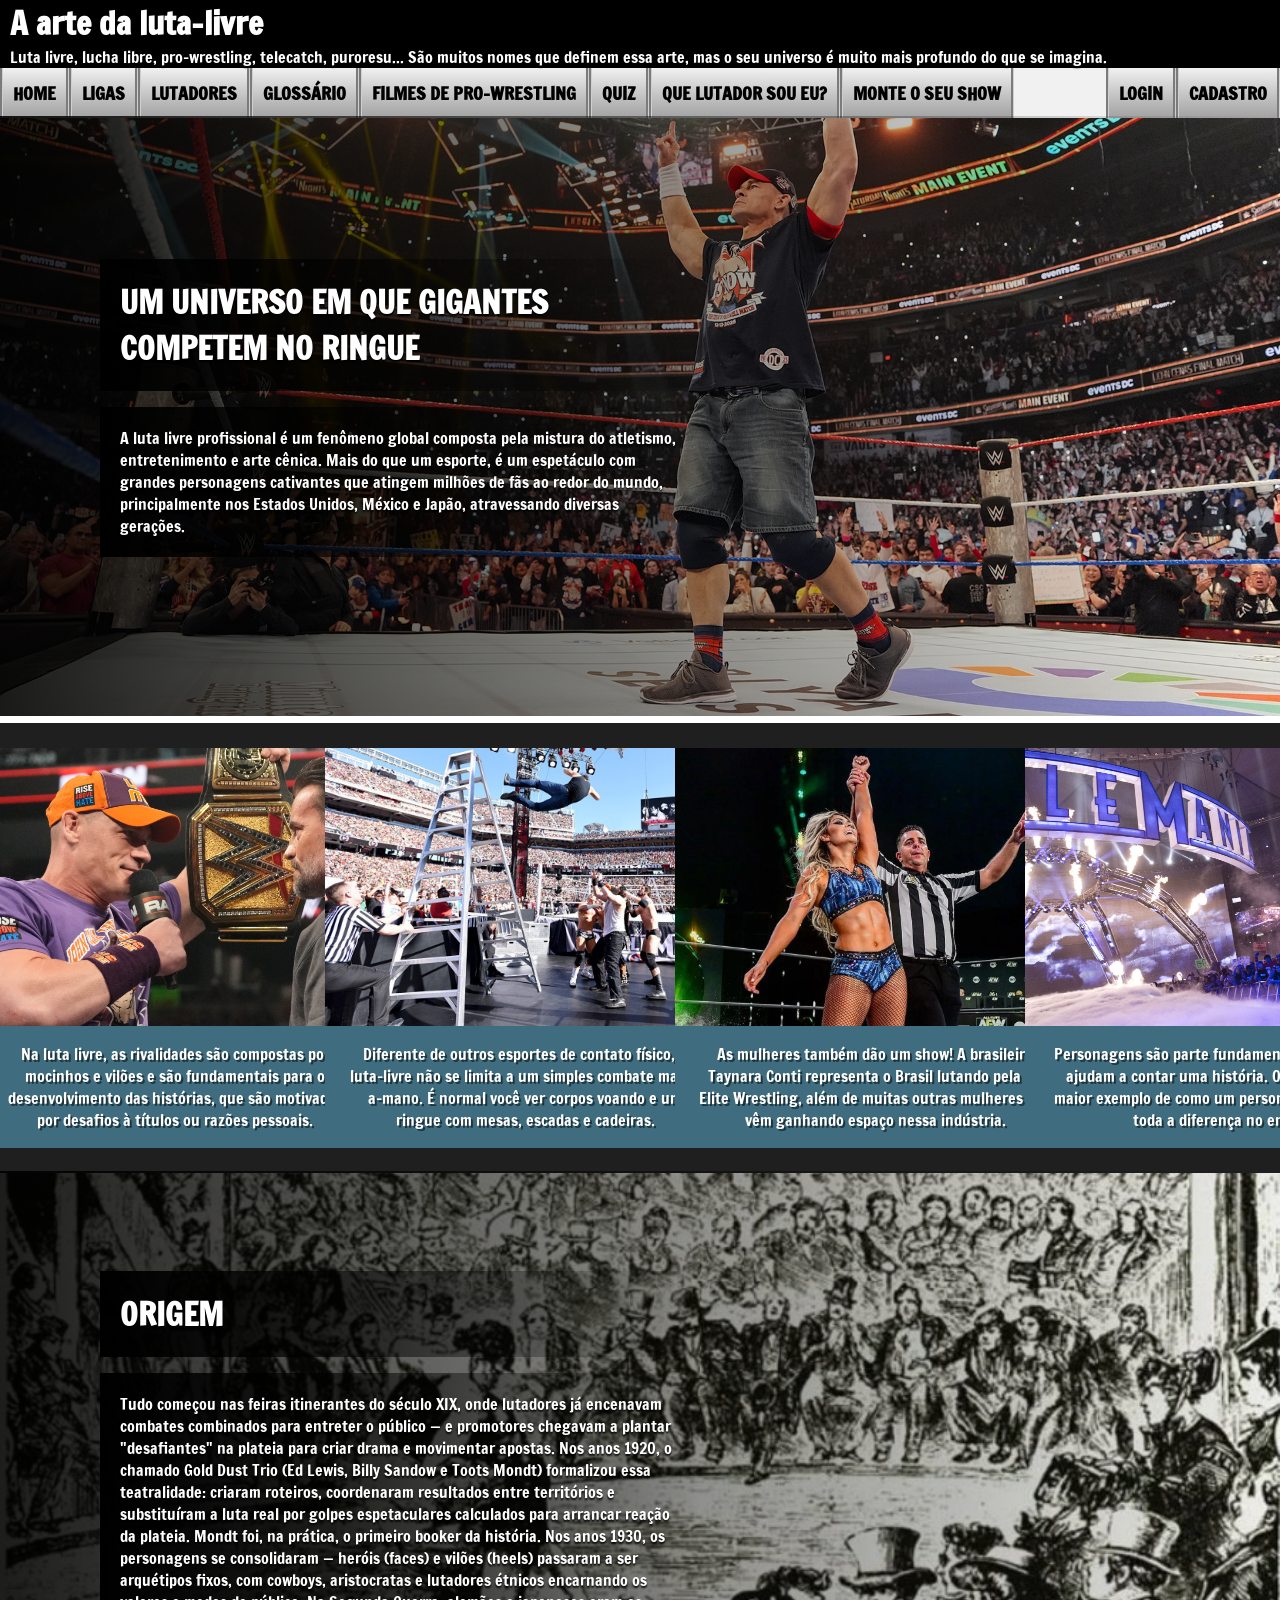
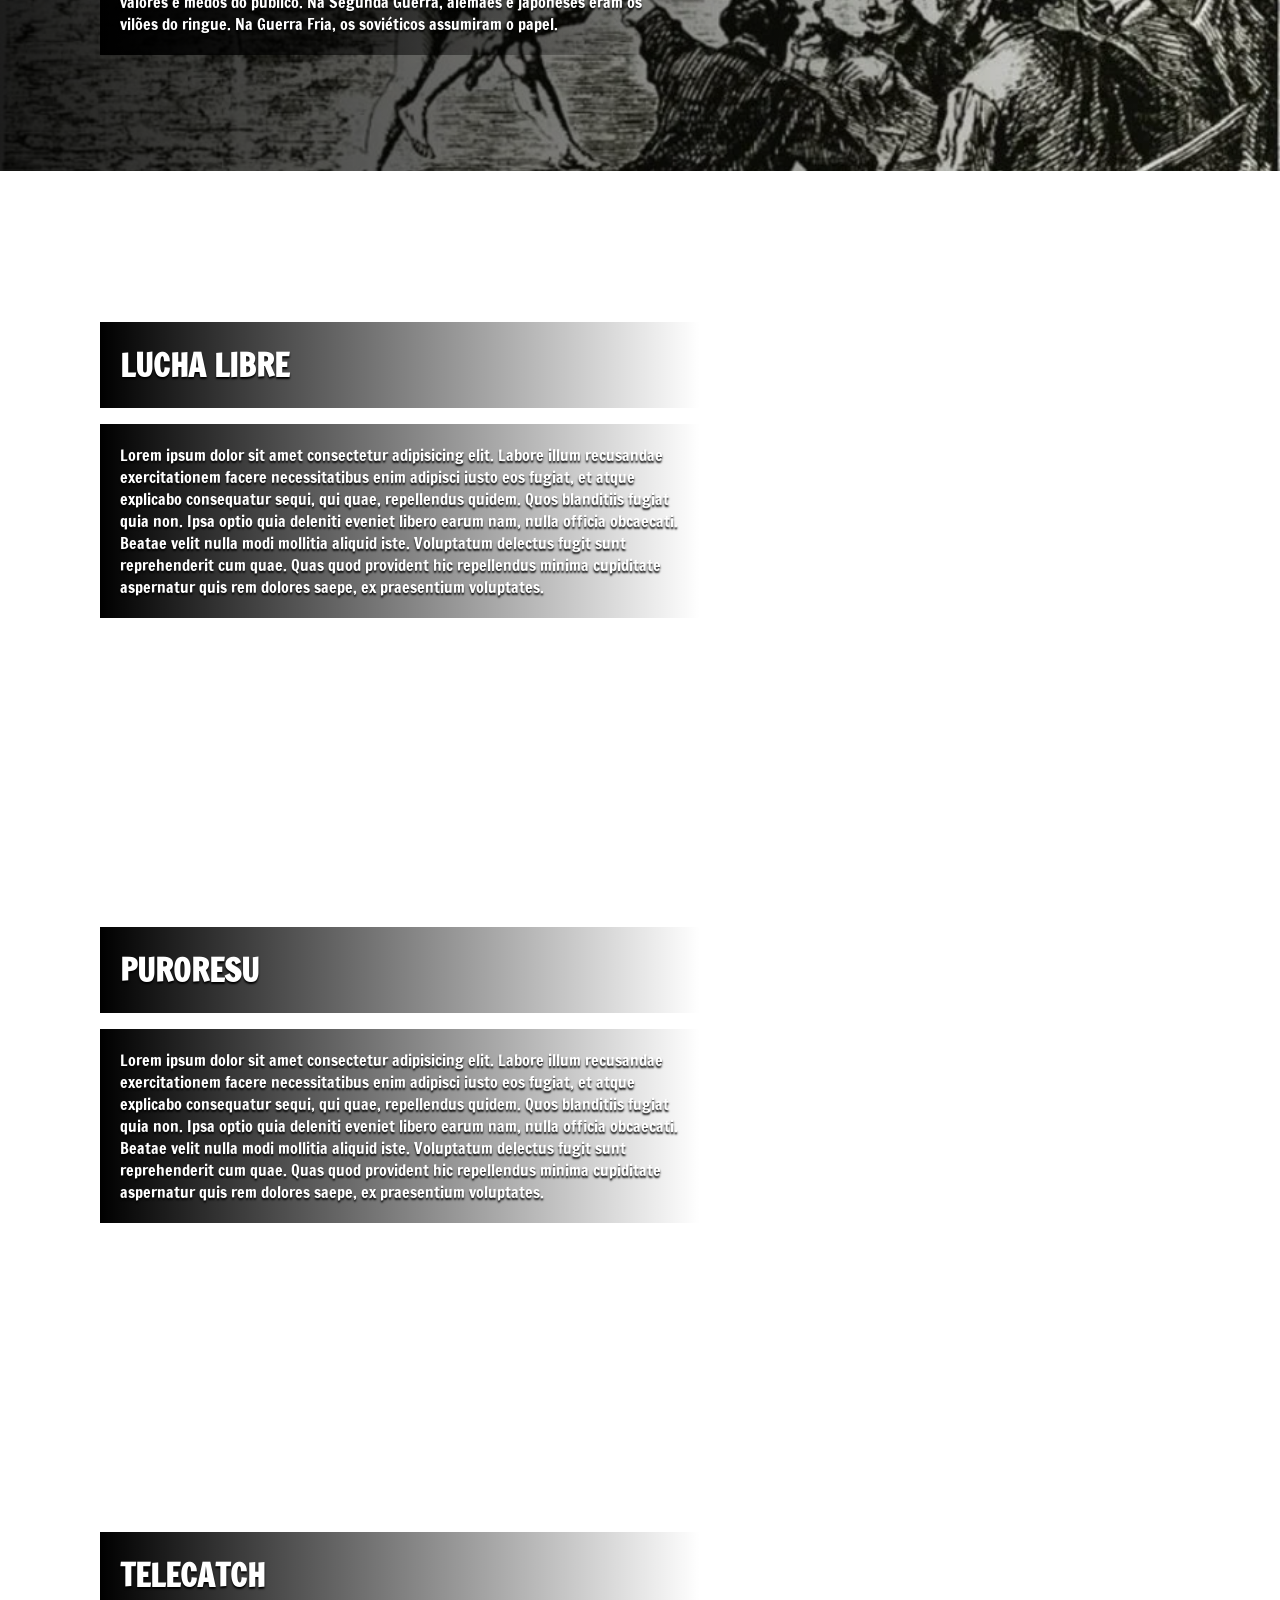
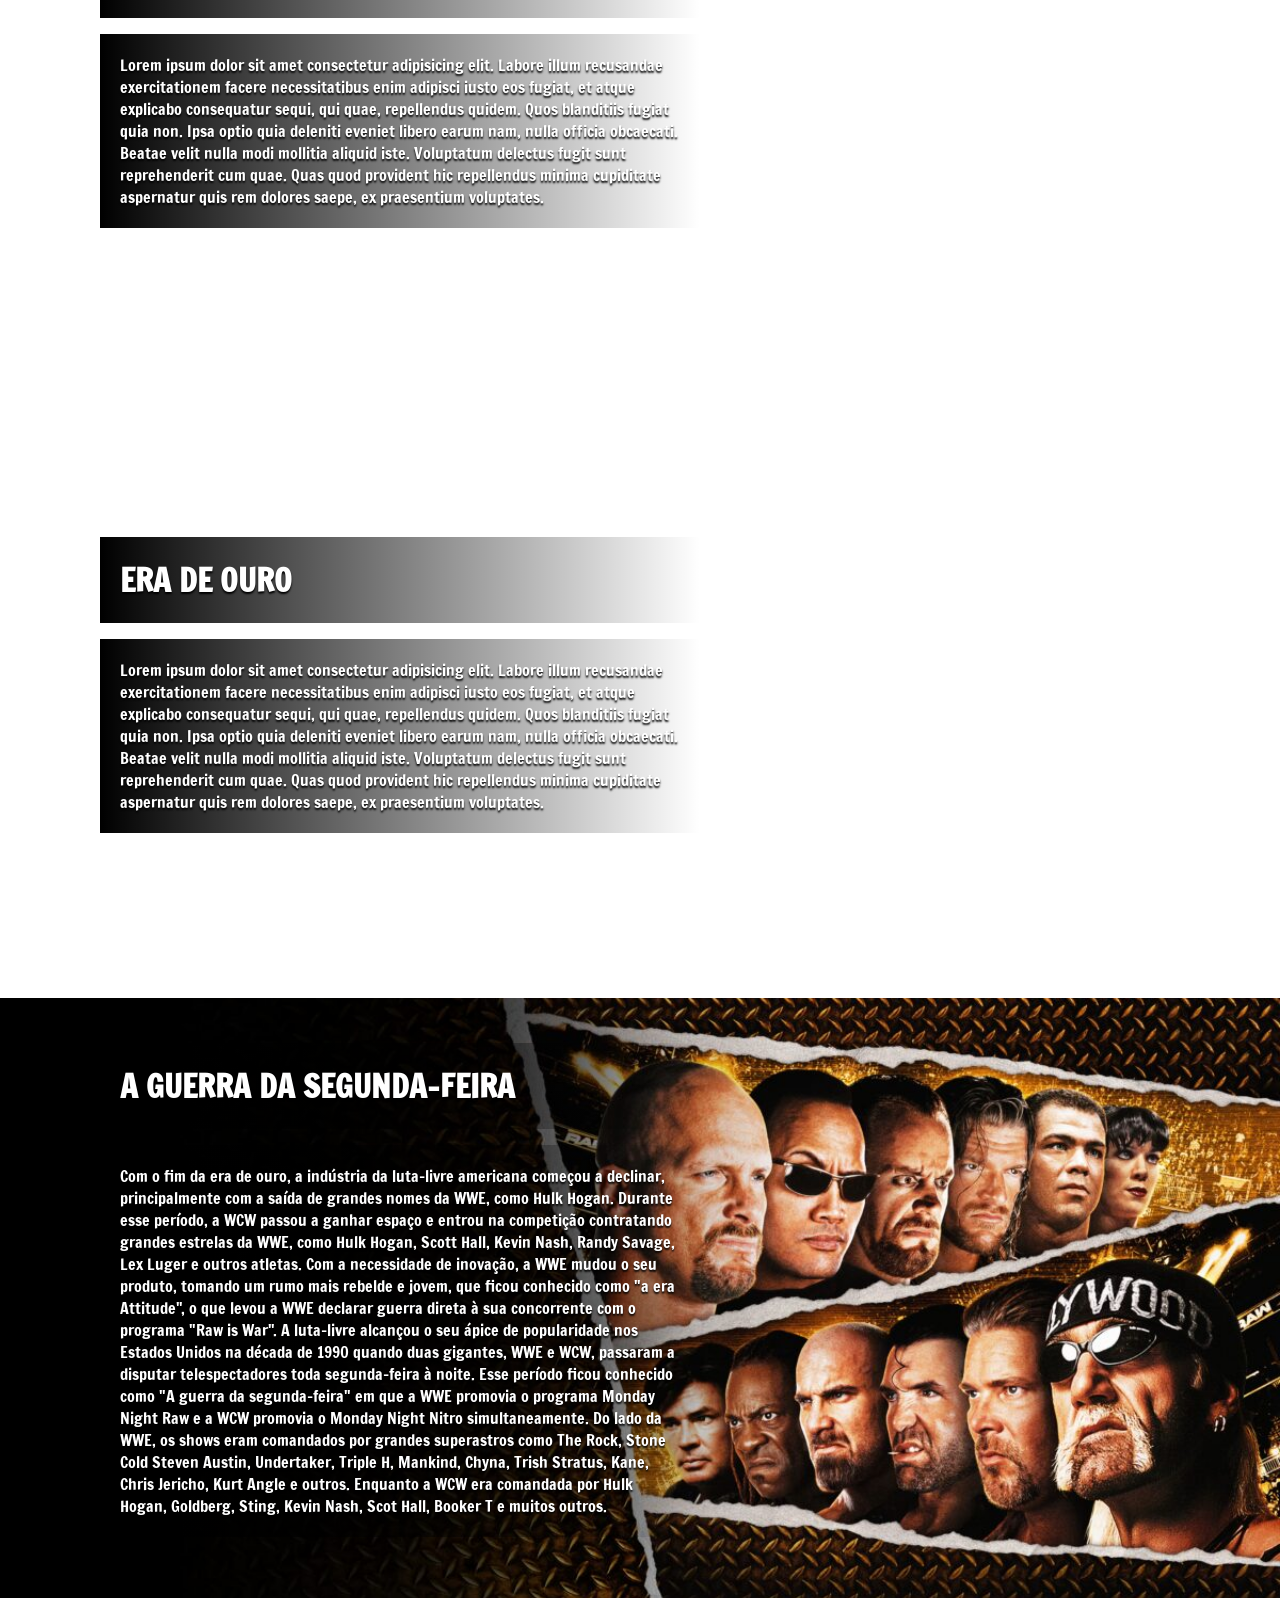
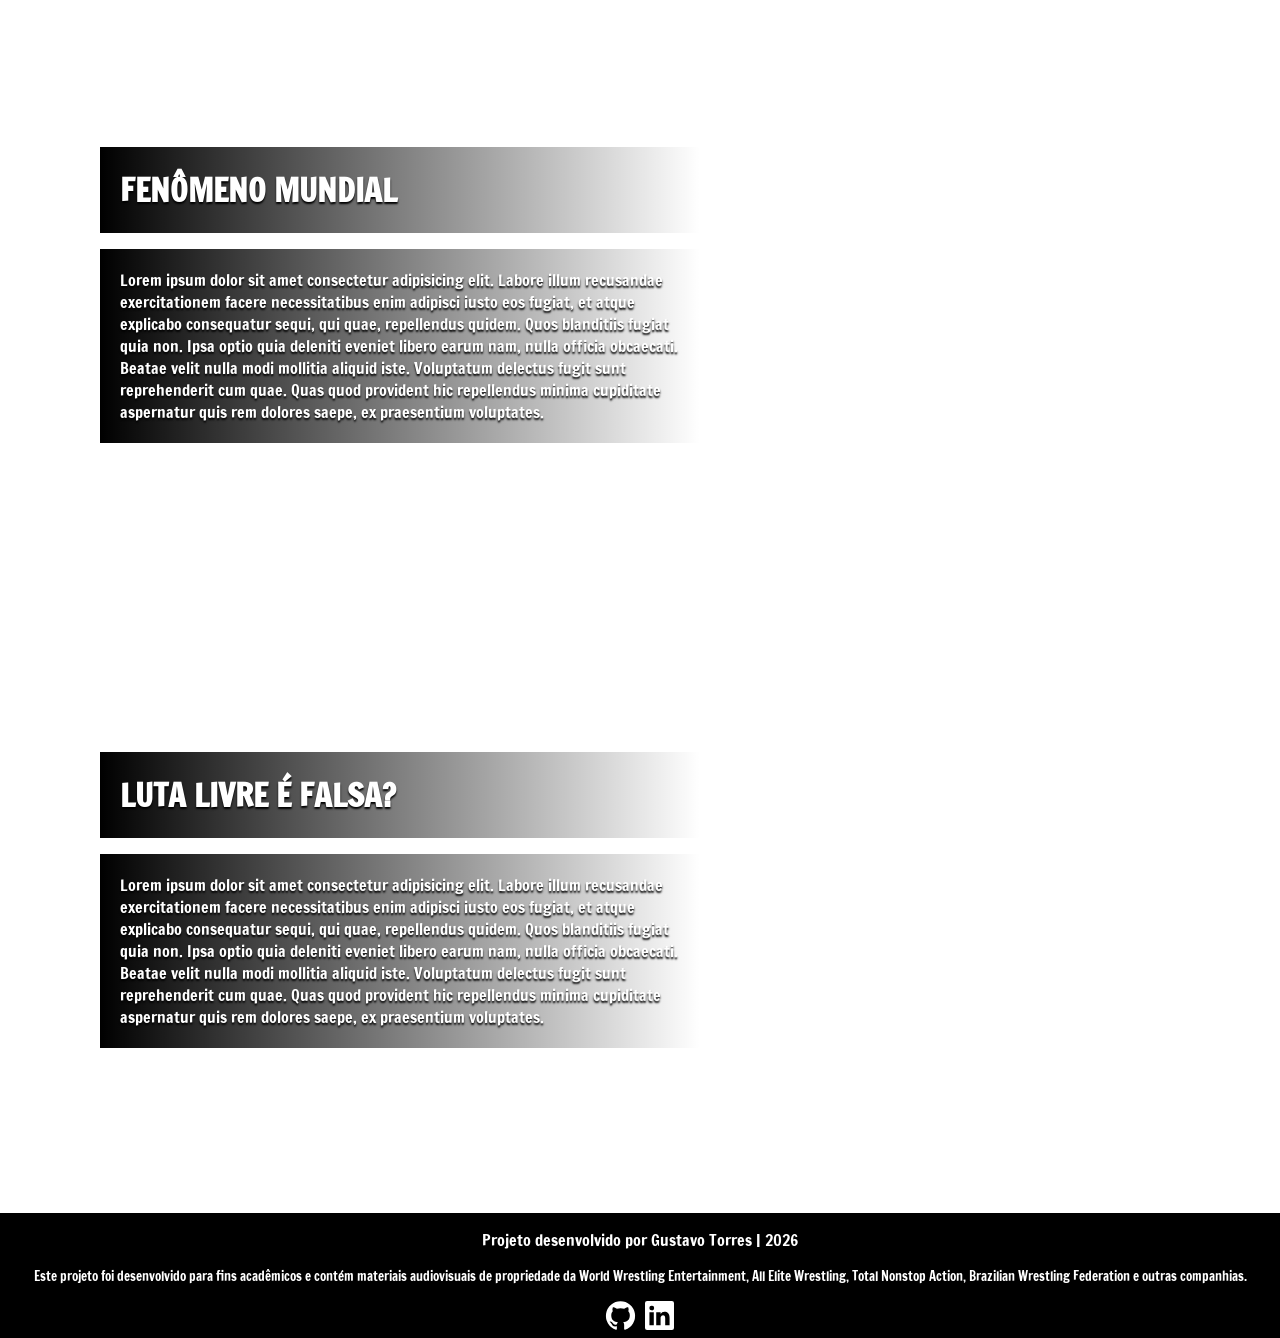
==== commit 6df3ca85: "Recriação do quiz e preparação de rota" ====
--- a/public/index.html
+++ b/public/index.html
@@ -31,7 +31,7 @@
   <div class="navbar">
     <div class="navbar-items">
       <div class="navbar-item">
-        <a href="">Home</a>
+        <a href="index.html">Home</a>
       </div>
       <div class="navbar-item">
         <a href="">Ligas</a>
@@ -46,7 +46,7 @@
         <a href="">Filmes de Pro-Wrestling</a>
       </div>
       <div class="navbar-item">
-        <a href="">Quiz</a>
+        <a href="quiz.html">Quiz</a>
       </div>
       <div class="navbar-item">
         <a href="">Que lutador sou eu?</a>
@@ -84,7 +84,7 @@
 
       </div>
       <div class="subcard text" id="subCardTxt1-1">
-        <p>Na luta livre, as rivalidades são fundamentais para o desenvolvimento das histórias, que são motivadas por
+        <p>Na luta livre, as rivalidades são compostas por mocinhos e vilões e são fundamentais para o desenvolvimento das histórias, que são motivadas por
           desafios à títulos ou razões pessoais.</p>
       </div>
     </div>
@@ -110,7 +110,7 @@
 
       </div>
       <div class="subcard text" id="subCardTxt1-4">
-        <p>Personagens também são parte fundamental da luta-livre e ajudam a contar uma história. O Undertaker é o maior
+        <p>Personagens são parte fundamental da luta-livre e ajudam a contar uma história. O Undertaker é o maior
           exemplo de como um personagem pode fazer toda a diferença no enredo.</p>
       </div>
     </div>
--- a/public/css/style.css
+++ b/public/css/style.css
@@ -259,7 +259,6 @@
     background-position: center;
     background-size: cover;
     display: flex;
-    justify-content: center;
     align-items: center;
     flex-direction: column;
 }
@@ -271,6 +270,7 @@
     display: flex;
     justify-content: center;
     text-align: center;
+    margin-top: 150px;
 }
 
 .card.formContent{
@@ -291,7 +291,6 @@
     background-position: center;
     background-size: cover;
     display: flex;
-    justify-content: center;
     align-items: center;
     flex-direction: column;
 }
@@ -359,4 +358,111 @@
 .graficoLigas{
     color: beige;
 }
-/* FIM DASHBOARD  */+/* FIM DASHBOARD  */
+
+/* PÁGINA DO QUIZ*/
+.body.quiz{
+    margin-top: 20px;
+    display: flex;
+    justify-content: center;
+}
+
+.cardQuiz{
+}
+
+.cardQuiz.pergunta{
+    background-color: #636363d4;
+    font-family: 'Francois One';
+    color: white;
+    text-shadow: 0px 2px 2px black;
+    padding: 30px;
+    border-radius: 10px;
+    width: 450px;
+}
+
+.perguntaTitulo{
+    font-size: 25px;
+}
+
+.cardQuizFinal.content{
+    background-color: #636363d4;
+    font-family: 'Francois One';
+    color: white;
+    text-shadow: 0px 2px 2px black;
+    padding: 30px;
+    border-radius: 10px;
+    width: 450px;
+    display: flex;
+    font-size: larger;
+    justify-content: center;
+}
+
+.cardQuiz.pergunta button{
+    background-image: linear-gradient(360deg, #b1b1b1, #ffffff);
+    height: 50px;
+    width: 100%;
+    font-family: 'Francois One';
+    font-size: 16px;
+    font-weight: bolder;
+    border-radius: 10px;
+    border-style: none;
+    margin-block: 5px;
+}
+
+.cardQuiz.pergunta button:hover{
+    color: rgb(202, 17, 17);
+    border-style: solid;
+    border-color: rgb(202, 17, 17);
+}
+
+
+.cardResposta{
+    background-color: #636363d4;
+    font-family: 'Francois One';
+    color: white;
+    text-shadow: 0px 2px 2px black;
+    padding: 30px;
+    border-radius: 10px;
+    width: 650px;
+    display: flex;
+    font-size: larger;
+    justify-content: center;
+    flex-direction: column;
+    align-items: center;
+}
+
+.cardResposta button{
+    background-image: linear-gradient(360deg, #b1b1b1, #ffffff);
+    height: 40px;
+    width: 100%;
+    font-family: 'Francois One';
+    font-size: 16px;
+    font-weight: bolder;
+    border-radius: 10px;
+    border-style: none;
+    margin-block: 5px;
+}
+
+.cardResposta button:hover{
+    color: rgb(202, 17, 17);
+    border-style: solid;
+    border-color: rgb(202, 17, 17);
+}
+
+.cardQuizFinal button{
+    background-image: linear-gradient(360deg, #b1b1b1, #ffffff);
+    height: 40px;
+    width: 100%;
+    font-family: 'Francois One';
+    font-size: 16px;
+    font-weight: bolder;
+    border-radius: 10px;
+    border-style: none;
+    margin-block: 5px;
+}
+
+.cardQuizFinal button:hover{
+    color: rgb(202, 17, 17);
+    border-style: solid;
+    border-color: rgb(202, 17, 17);
+}
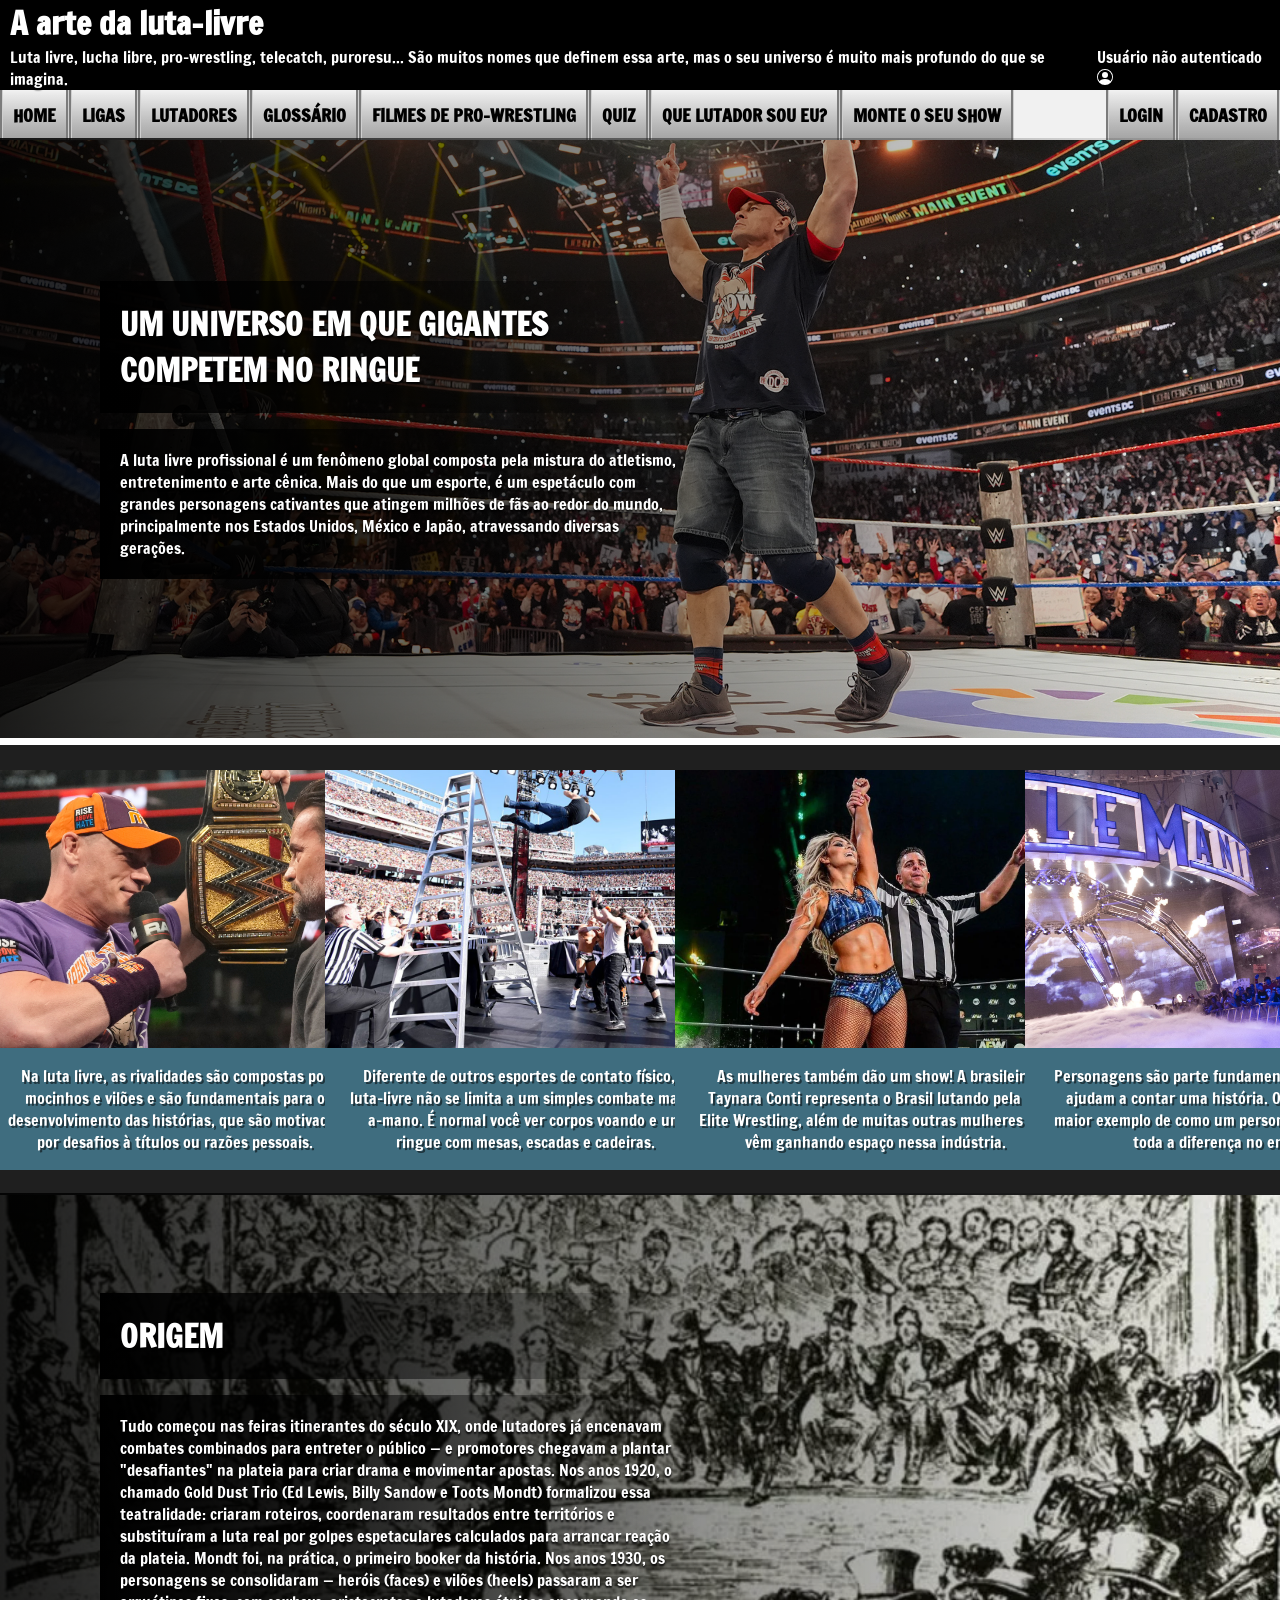
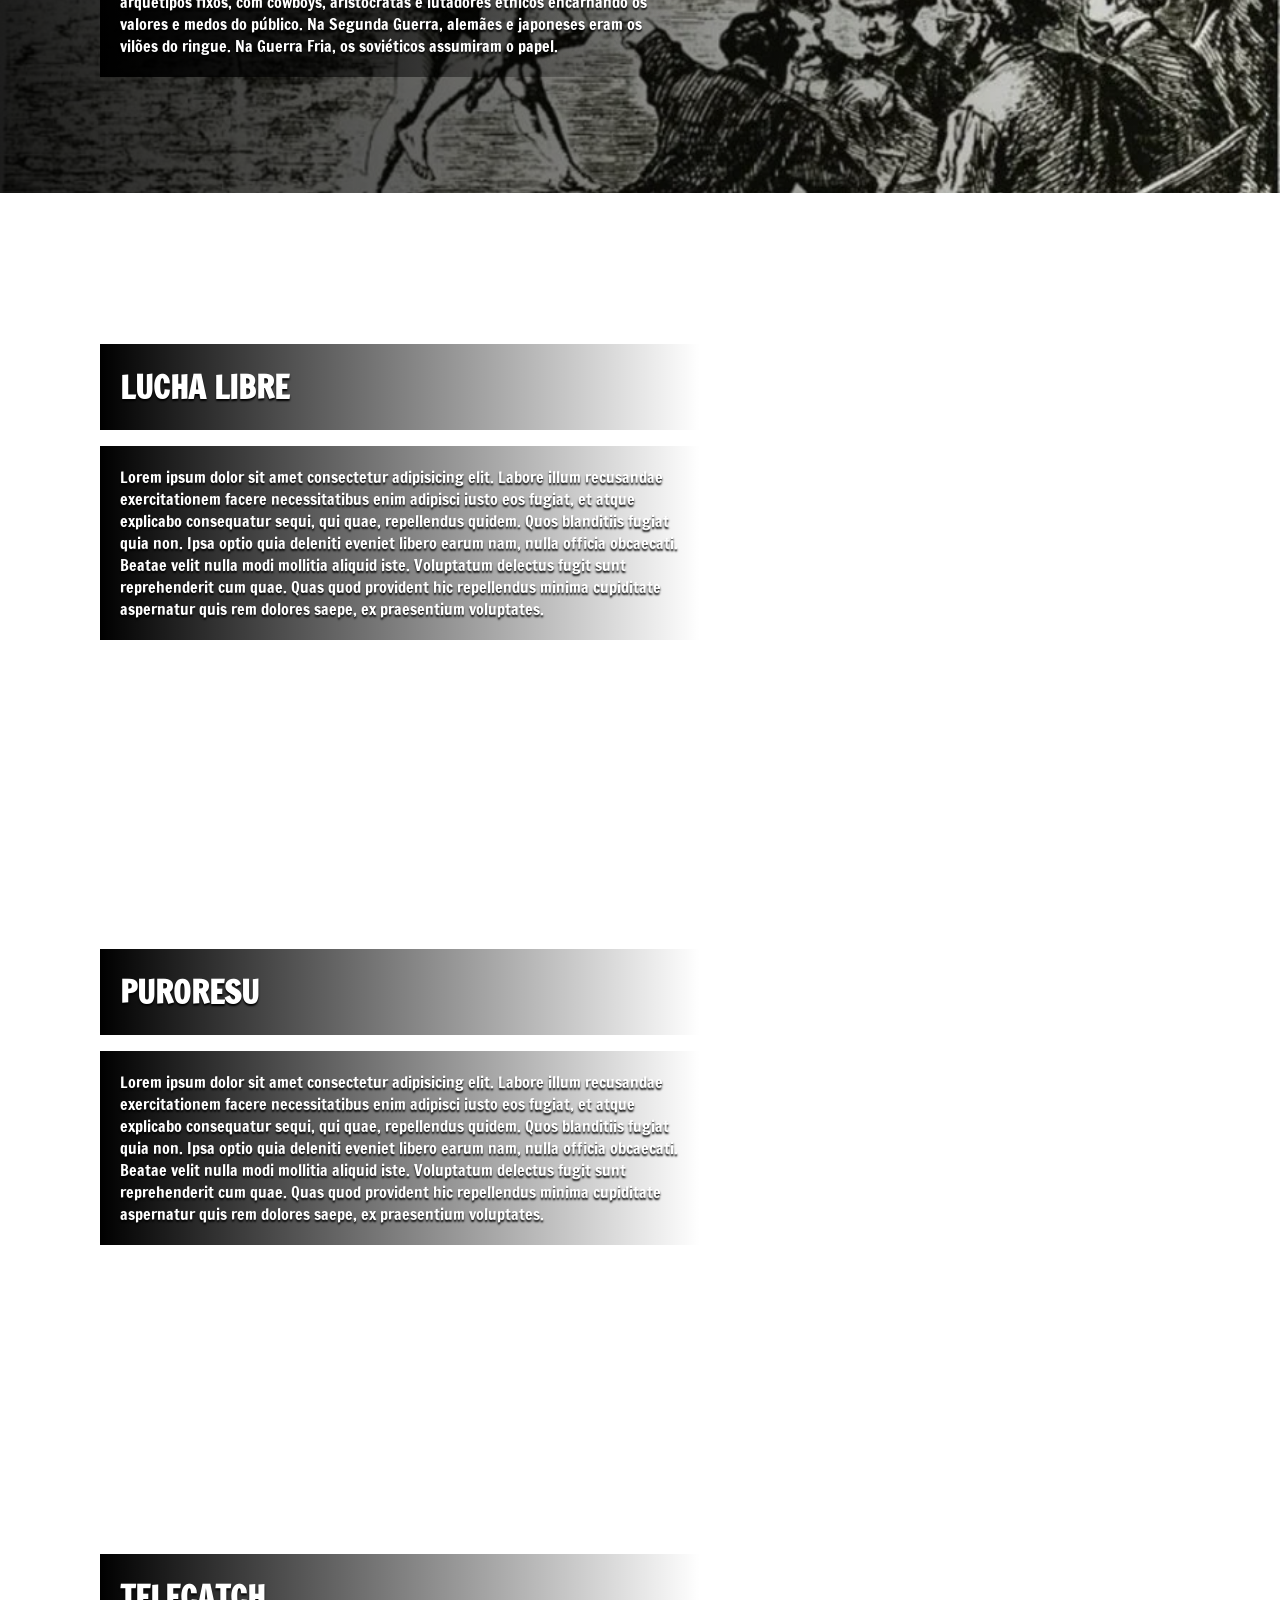
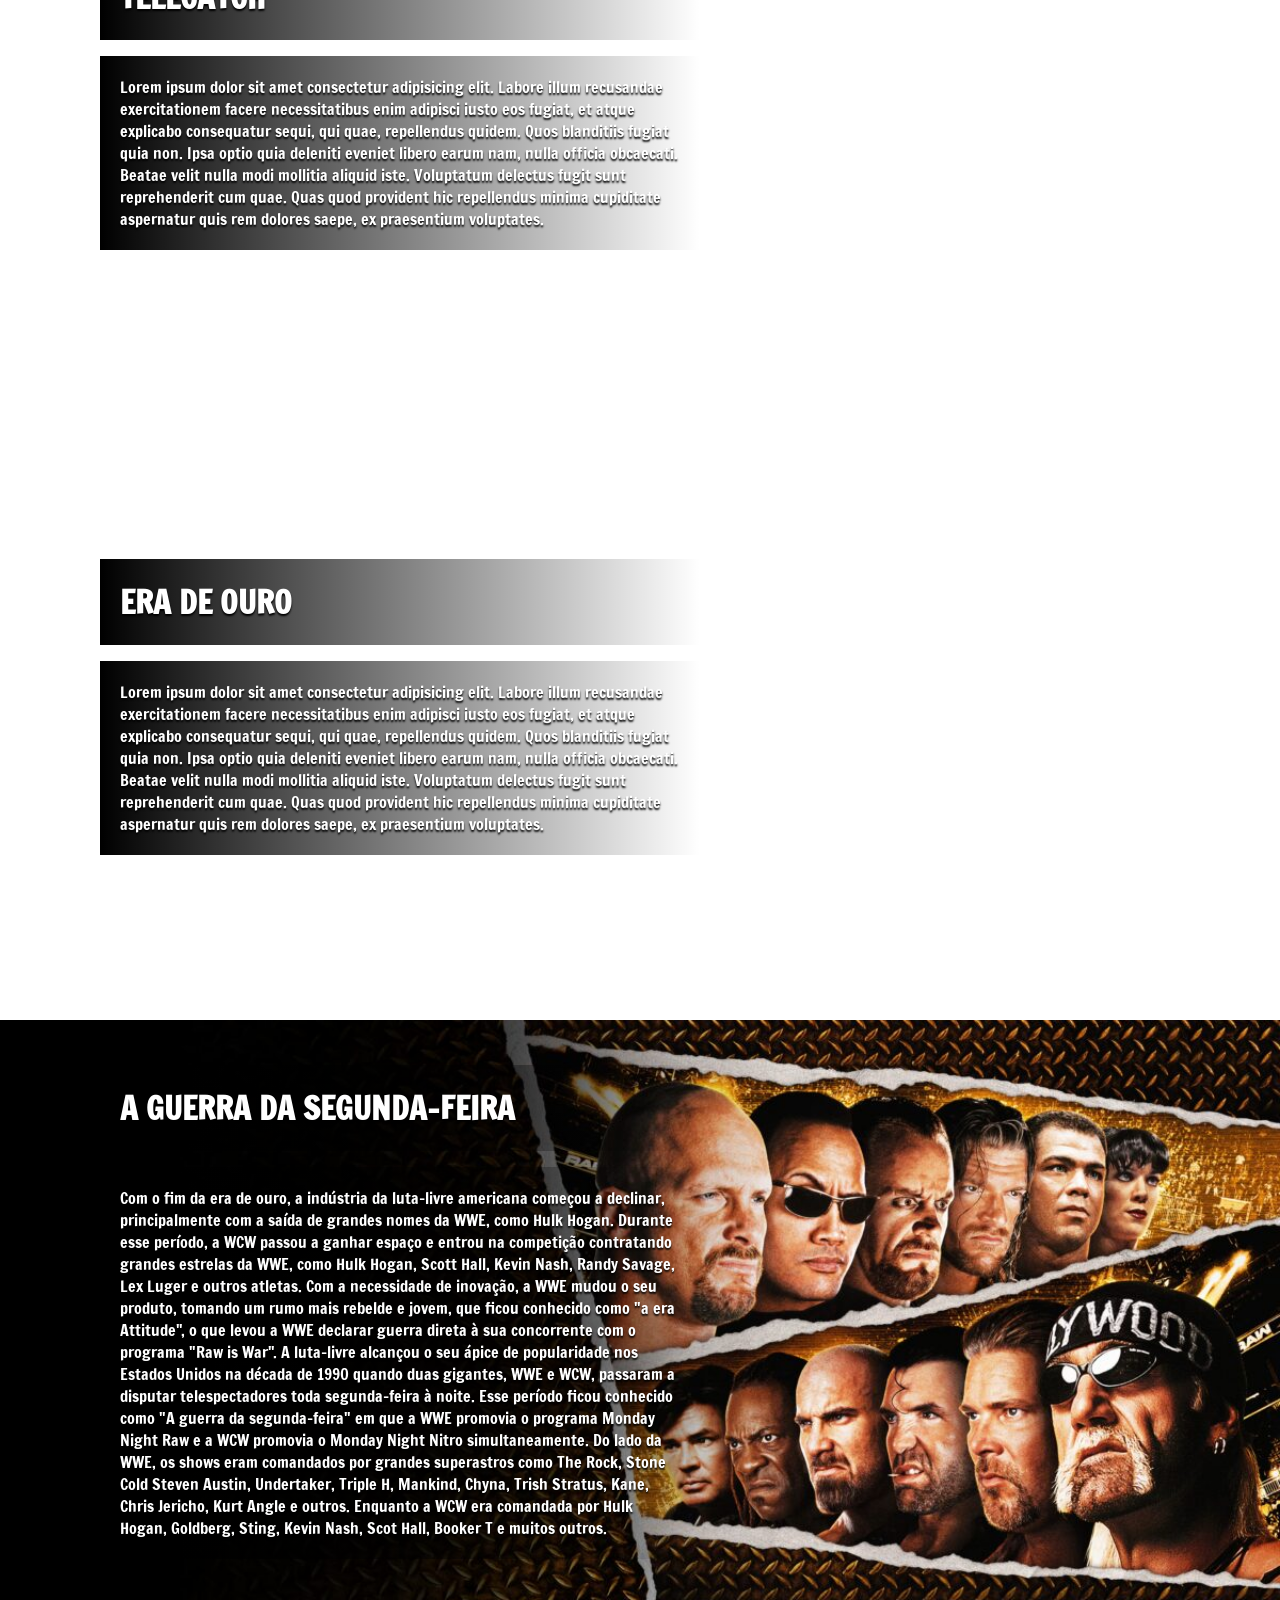
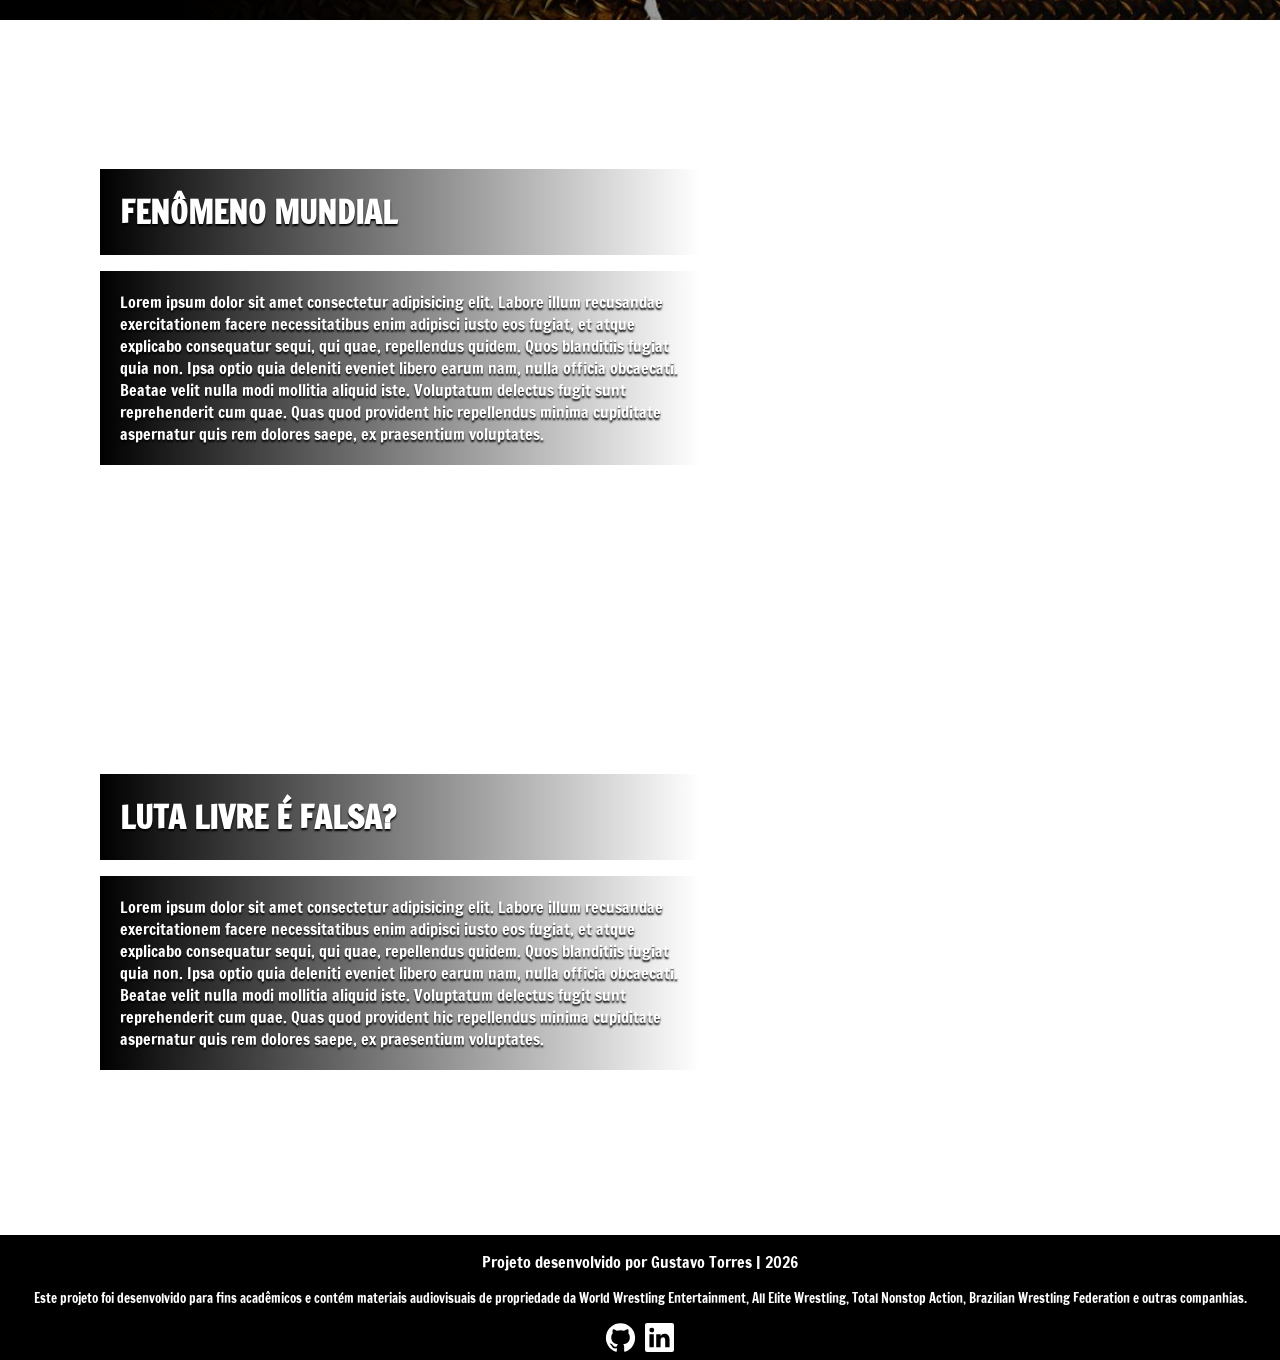
==== commit 59e2aee2: "Quiz retrabalhado Quiz retrabalhado com inserção de dados no banco de dados" ====
--- a/public/index.html
+++ b/public/index.html
@@ -13,7 +13,7 @@
   <link href="https://fonts.googleapis.com/css2?family=Francois+One&display=swap" rel="stylesheet" />
 </head>
 
-<body>
+<body onload="validarLogin()">
   <header>
     <div class="box-header">
       <div class="box-header-items">
@@ -26,6 +26,12 @@
           </p>
         </div>
       </div>
+      <div id="user">
+      <span id="username">TESTE USUÁRIO</span> <span id="userIcon"><svg xmlns="http://www.w3.org/2000/svg" width="16" height="16" fill="currentColor" class="bi bi-person-circle" viewBox="0 0 16 16">
+  <path d="M11 6a3 3 0 1 1-6 0 3 3 0 0 1 6 0"/>
+  <path fill-rule="evenodd" d="M0 8a8 8 0 1 1 16 0A8 8 0 0 1 0 8m8-7a7 7 0 0 0-5.468 11.37C3.242 11.226 4.805 10 8 10s4.757 1.225 5.468 2.37A7 7 0 0 0 8 1"/>
+</svg></span>
+</div>
     </div>
   </header>
   <div class="navbar">
@@ -55,7 +61,7 @@
         <a href="">Monte o seu show</a>
       </div>
     </div>
-    <div class="navbar-loginCadastro">
+    <div class="navbarloginCadastro" id="navbarloginCadastro">
       <div class="navbar-item">
         <a href="login.html">Login</a>
       </div>
@@ -74,6 +80,7 @@
             cênica. Mais do que um esporte, é um espetáculo com grandes personagens cativantes que atingem milhões de
             fãs
             ao redor do mundo, principalmente nos Estados Unidos, México e Japão, atravessando diversas gerações.
+            <!-- <button onclick="teste()">Teste</button> -->
         </div>
       </div>
     </div>
@@ -304,4 +311,23 @@
 
 </body>
 
-</html>+</html>
+
+<script>  
+  
+  
+function validarLogin(){
+  if (sessionStorage.NOME_USUARIO == undefined){
+    username.innerHTML = `Usuário não autenticado`
+  } else {
+    if (sessionStorage.GENERO_USUARIO == `masculino`){
+      username.innerHTML = `Bem-vindo, ${sessionStorage.NOME_USUARIO}`
+      navbarloginCadastro.style.display = "none";
+    } else {
+      username.innerHTML = `Bem-vinda, ${sessionStorage.NOME_USUARIO}`
+      navbarloginCadastro.style.display = "none";
+    }
+  }
+}
+
+</script>
--- a/public/css/style.css
+++ b/public/css/style.css
@@ -12,17 +12,17 @@
     color: white;
     background-color: #000000;
     text-shadow: 0px 2px 2px black;
+    align-items: flex-end;
     justify-content: space-between;
-    align-items: flex-end;
-}
-
-.navbar-loginCadastro{
+}
+
+.navbarloginCadastro{
     display: flex;
     height: 100%;
     background-image: linear-gradient(360deg, #0000002e, transparent);
 }
 
-.navbar-loginCadastro a{
+.navbarloginCadastro a{
     text-decoration: none;
     color: rgb(0, 0, 0);
     font-family: "Francois One", sans-serif;
@@ -78,7 +78,7 @@
     color: rgb(202, 17, 17);
 }
 
-.navbar-loginCadastro a:hover {
+.navbarloginCadastro a:hover {
     color: rgb(202, 17, 17);
 }
     
@@ -384,7 +384,7 @@
     font-size: 25px;
 }
 
-.cardQuizFinal.content{
+.cardQuizFinal{
     background-color: #636363d4;
     font-family: 'Francois One';
     color: white;
@@ -465,4 +465,38 @@
     color: rgb(202, 17, 17);
     border-style: solid;
     border-color: rgb(202, 17, 17);
-}+}
+
+.cardQuizDeslogado{
+    background-color: #636363d4;
+    font-family: 'Francois One';
+    color: white;
+    text-shadow: 0px 2px 2px black;
+    padding: 30px;
+    border-radius: 10px;
+    width: 650px;
+    display: flex;
+    font-size: larger;
+    justify-content: center;
+    flex-direction: column;
+    align-items: center;    
+}
+
+.cardQuizDeslogado button{
+    background-image: linear-gradient(360deg, #b1b1b1, #ffffff);
+    height: 40px;
+    width: 100%;
+    font-family: 'Francois One';
+    font-size: 16px;
+    font-weight: bolder;
+    border-radius: 10px;
+    border-style: none;
+    margin-block: 5px;
+}
+
+.cardQuizDeslogado button:hover{
+    color: rgb(202, 17, 17);
+    border-style: solid;
+    border-color: rgb(202, 17, 17);
+}
+
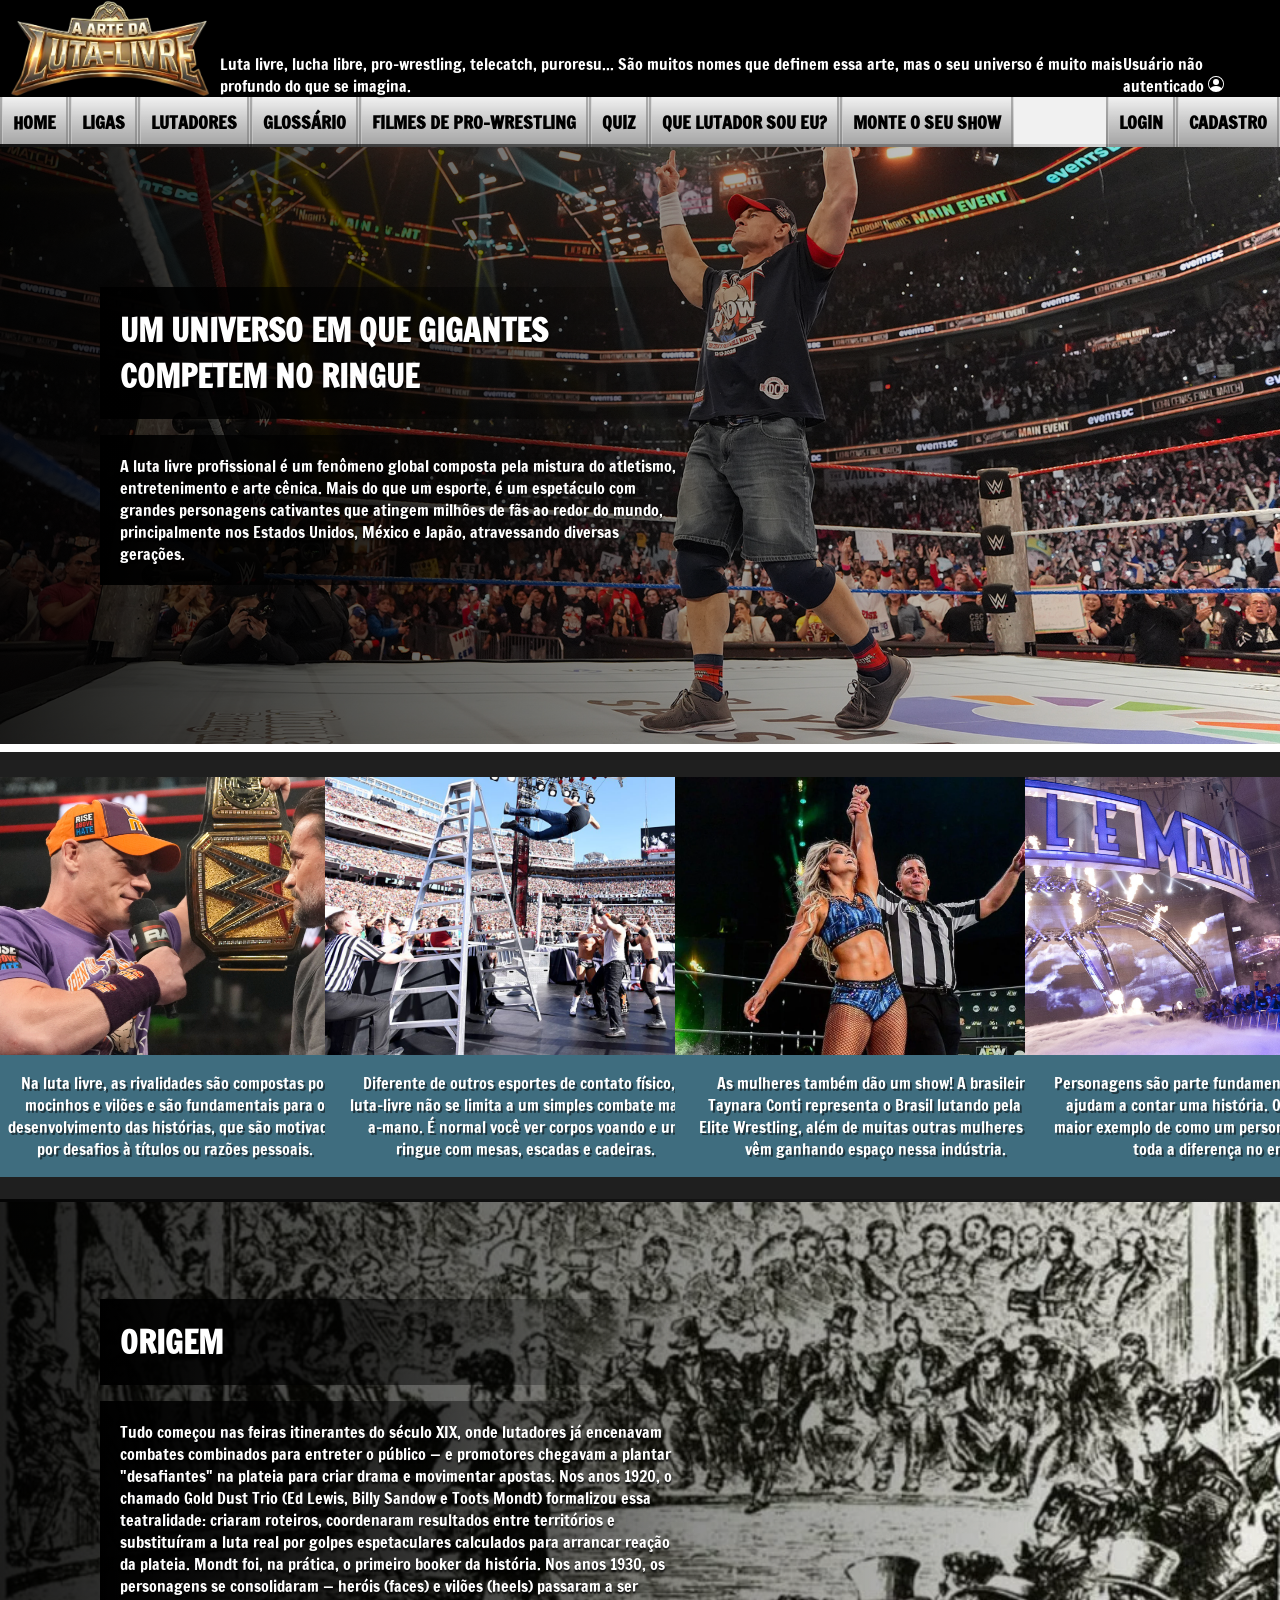
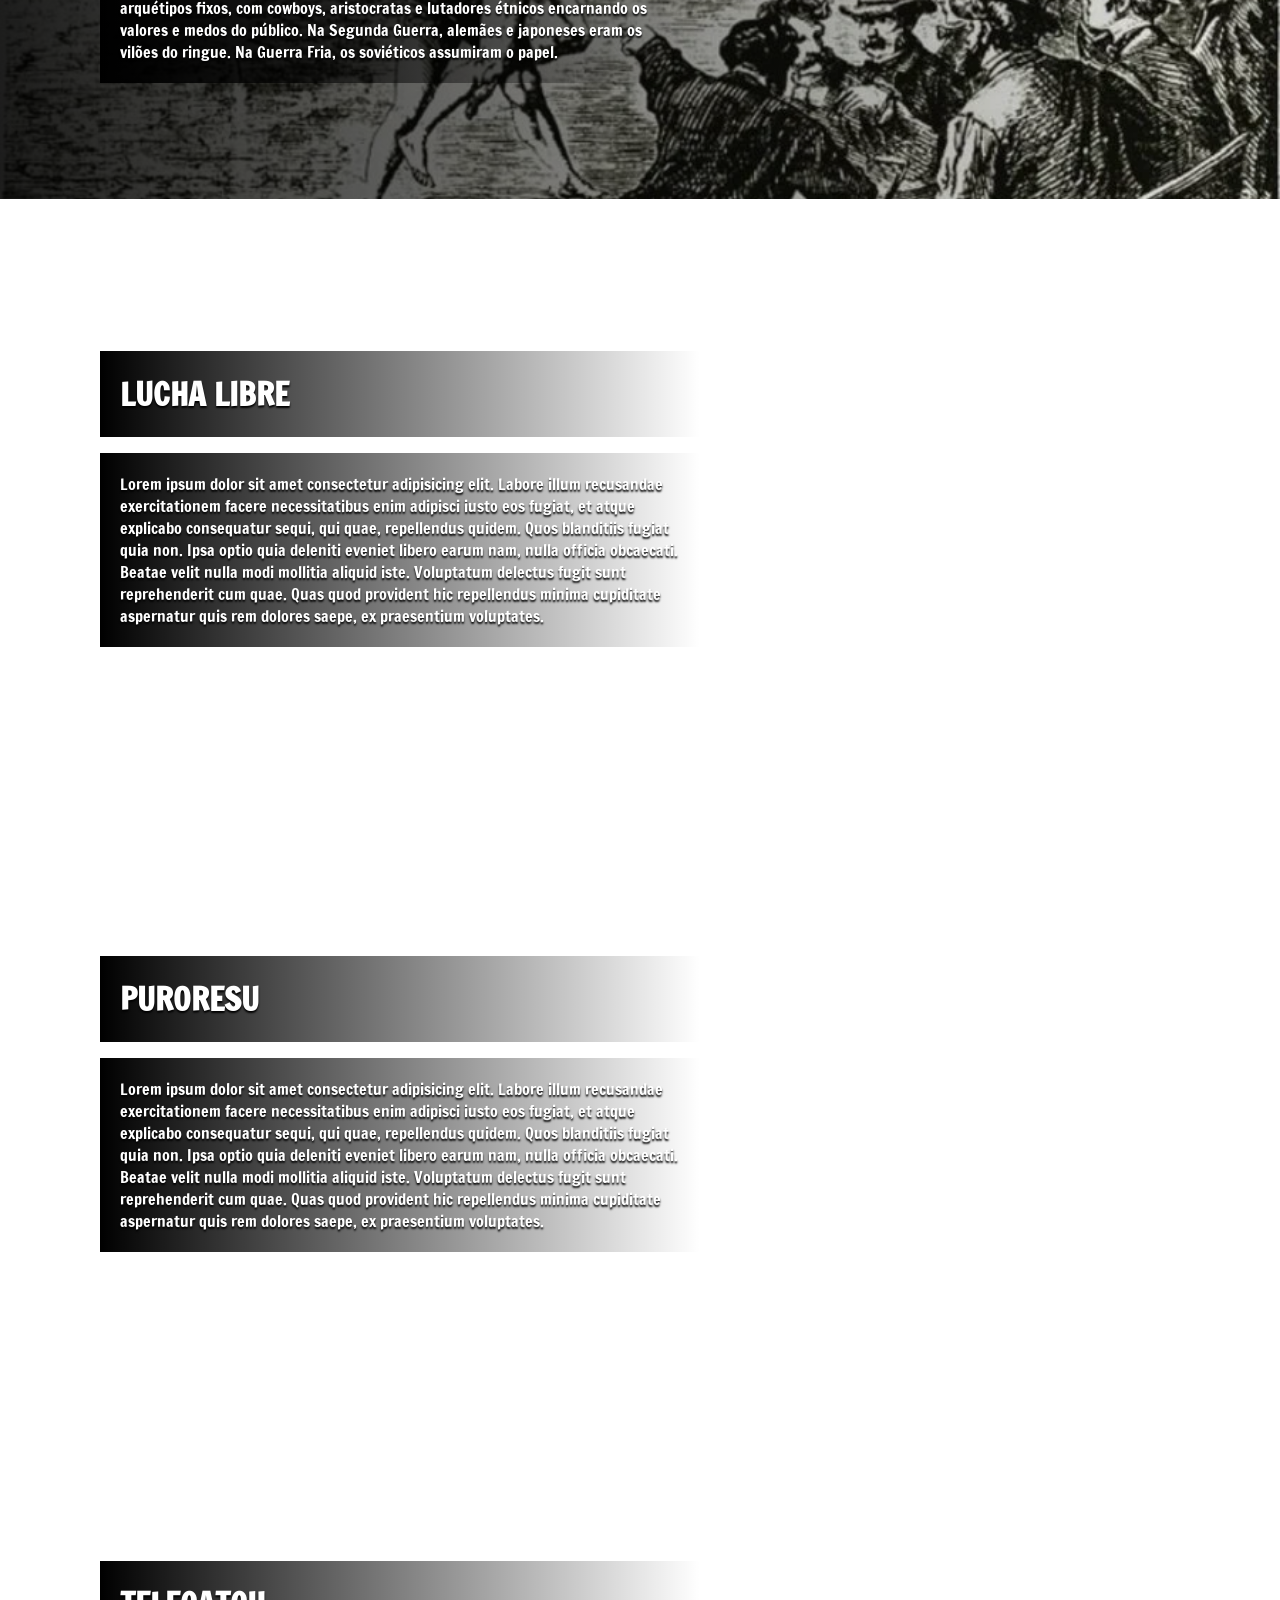
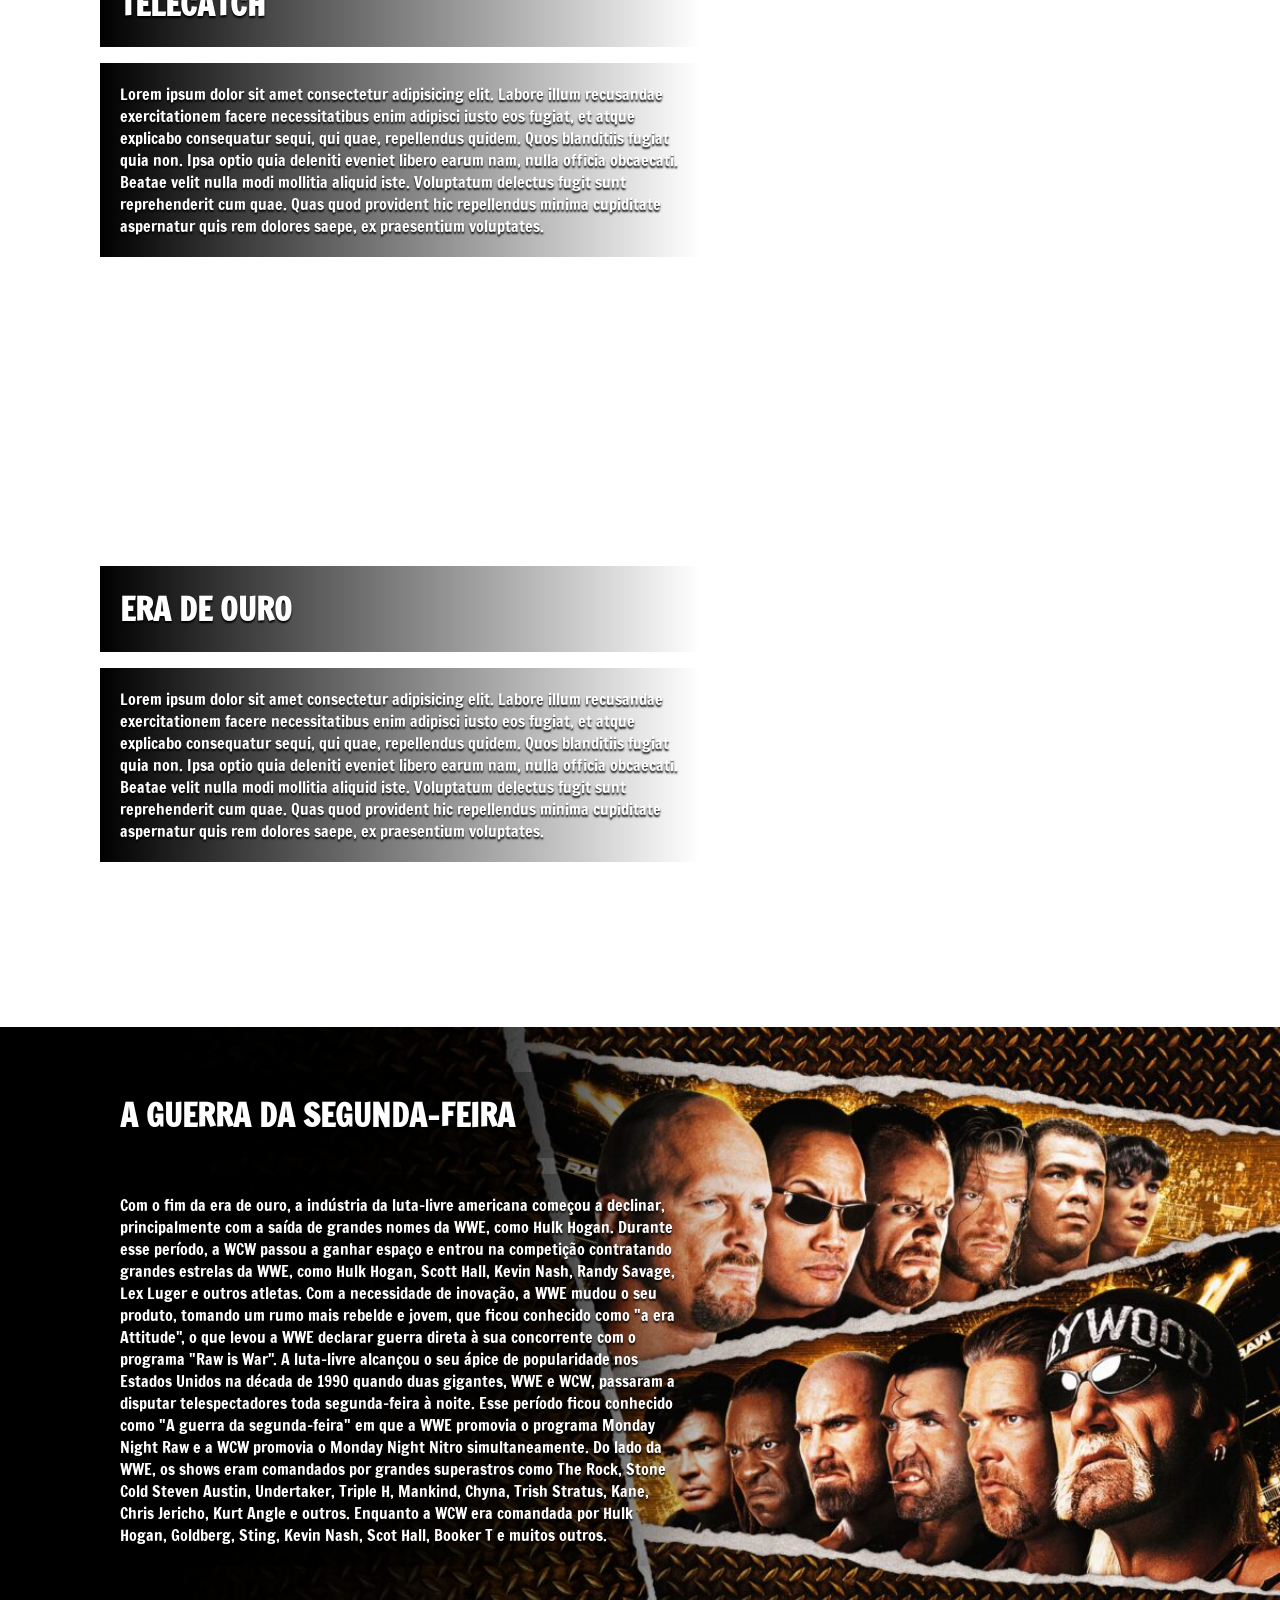
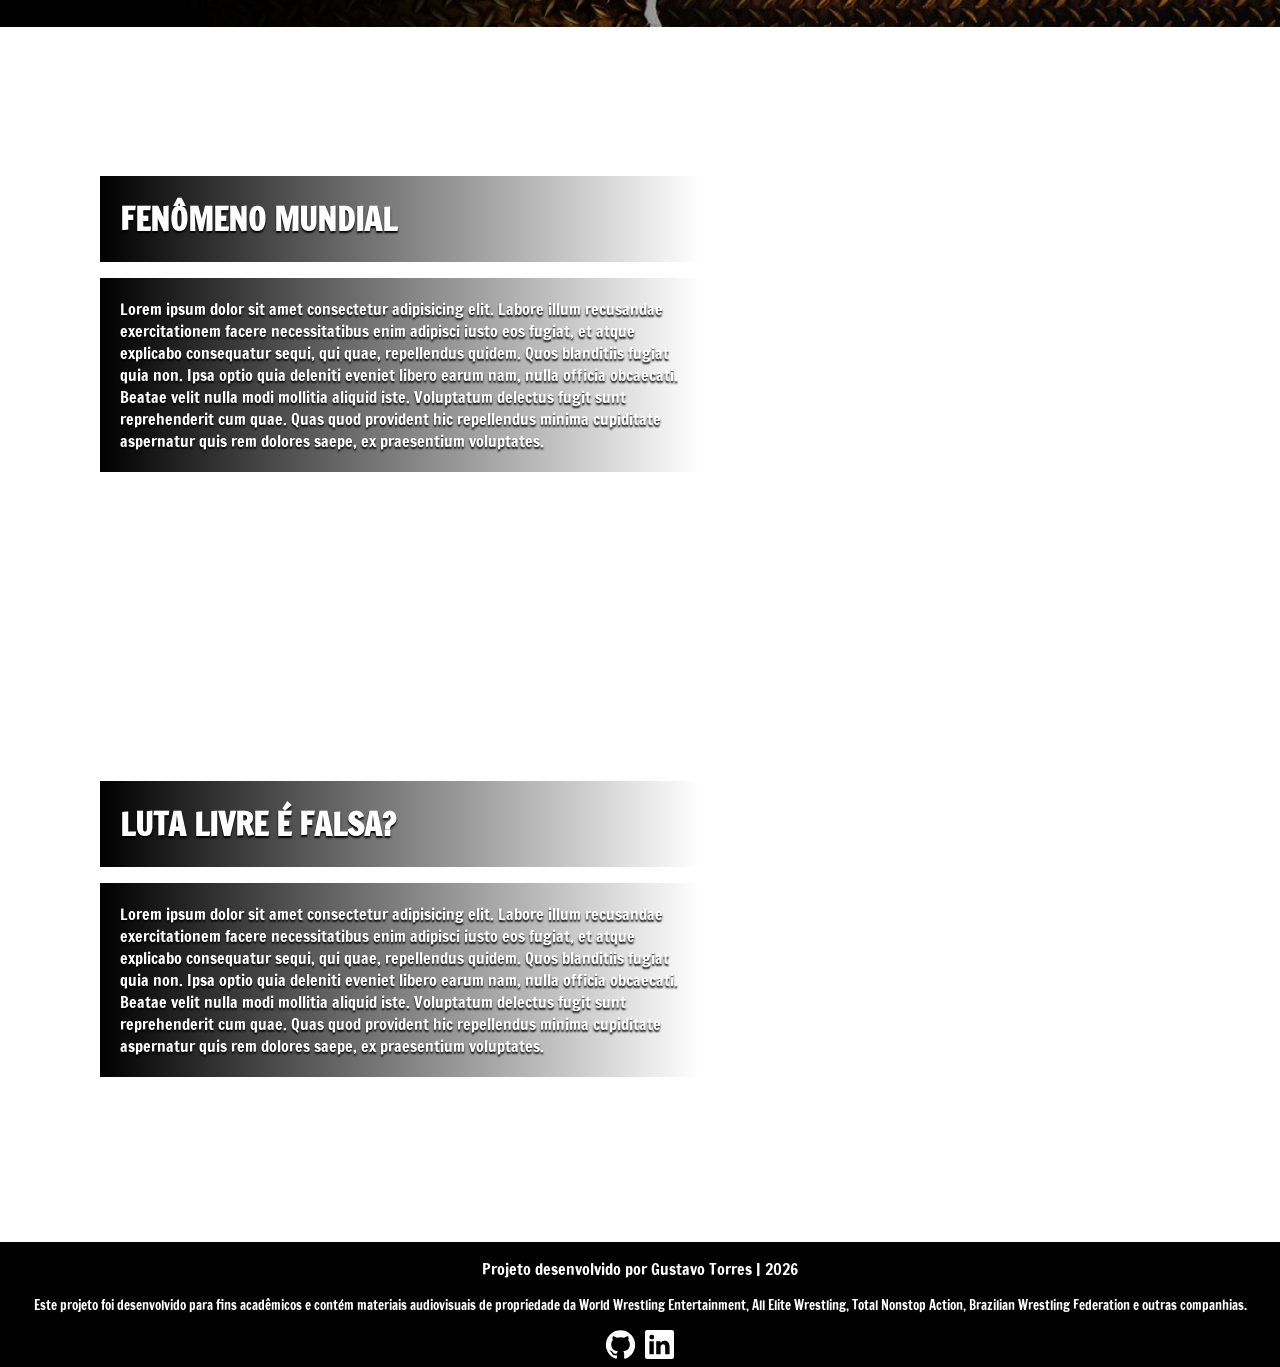
==== commit 26e6f8b7: "Adições e melhorias - Quiz aprimorado - Página de filmes e séries adicionada - Adicionada logo no he" ====
--- a/public/index.html
+++ b/public/index.html
@@ -17,7 +17,7 @@
   <header>
     <div class="box-header">
       <div class="box-header-items">
-        <h1>A arte da luta-livre</h1>
+        <img src="imagens/logo.png" alt="" width="200px">
         <div class="box-header-description">
           <p>
             Luta livre, lucha libre, pro-wrestling, telecatch, puroresu... São
--- a/public/css/style.css
+++ b/public/css/style.css
@@ -33,6 +33,9 @@
 
 .box-header-items{
     margin-left: 10px;
+    display: flex;
+    align-items: flex-end;
+    gap: 10px;
 }
 
 .box-header-items p, h1{
@@ -52,8 +55,8 @@
     display: flex;
     align-items: center;
     padding-inline: 10px;
-    border-right: 3px #cfcfcf groove;
-    border-left: 3px #cfcfcf groove;
+    border-right: 3px #cfcfcf91 groove;
+    border-left: 3px #cfcfcf91 groove;
     background-image: inherit;
 }
 
@@ -500,3 +503,76 @@
     border-color: rgb(202, 17, 17);
 }
 
+.bodyFilmesSeriesContent{
+    display: flex;
+    flex-direction: column;
+    gap: 30px;
+    margin-block: 30px;
+}
+
+.filmesSeriesRow{
+    display: flex;
+    flex-direction: row;
+    gap: 50px;
+}
+
+.filmesSeriesCard{
+    width: 700px;
+    height: 450px;
+    background-color: #37312cd4;
+    border-radius: 20px;
+    backdrop-filter: blur(3px);
+    padding: 20px;
+    display: flex;
+    flex-direction: column;
+    border-color: #ffffff4d;
+    border-style: double;
+    border-width: 3px;
+}
+
+.bodyFilmesSeries{
+    display: flex;
+    justify-content: center;
+}
+
+.bodyFilmesSeriesHeader{
+    text-align: center;
+    color: white;
+    font-family: 'Francois One';
+    text-shadow: 3px 3px 0px black;
+    background-color: #00000082;
+}
+
+.filmesSeriesCardDiv1{
+    display: flex;
+    gap: 20px;
+    font-family: 'Francois One';
+    color: beige;
+    font-size: larger;
+    text-shadow: 3px 3px 0px black;
+    align-items: center;
+}
+
+.filmesSeriesCardHeader{
+    display: flex;
+    font-family: 'Francois One';
+    color: beige;
+    text-shadow: 3px 3px 0px black;
+    justify-content: space-between;
+    align-items: center;
+    padding-bottom: 10px;
+}
+
+.filmesSeriesCardPoster img{
+    width: 250px;
+}
+
+.filmesSeriesCardTrailer{
+    margin-top: 10px;
+    display: flex;
+    justify-content: center;
+}
+
+.popcornPreFooter img{
+    width: 100%;
+}
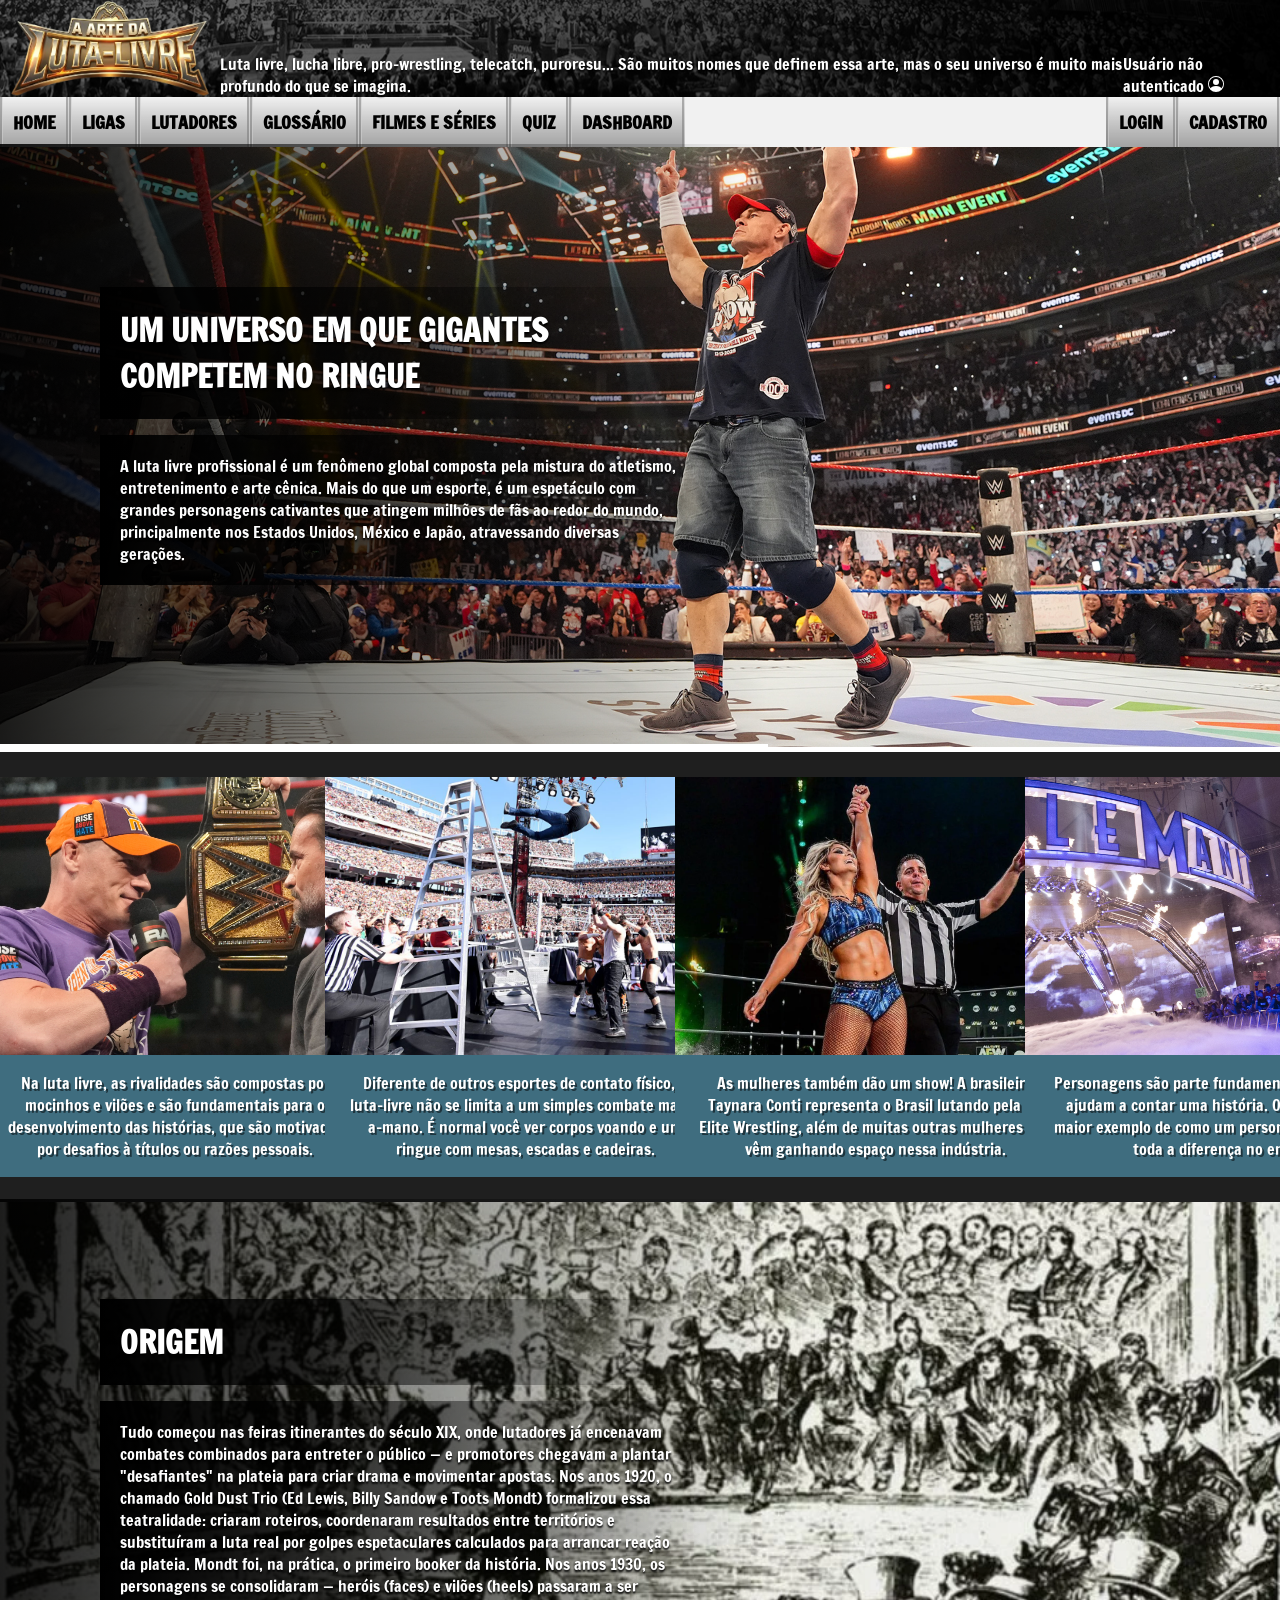
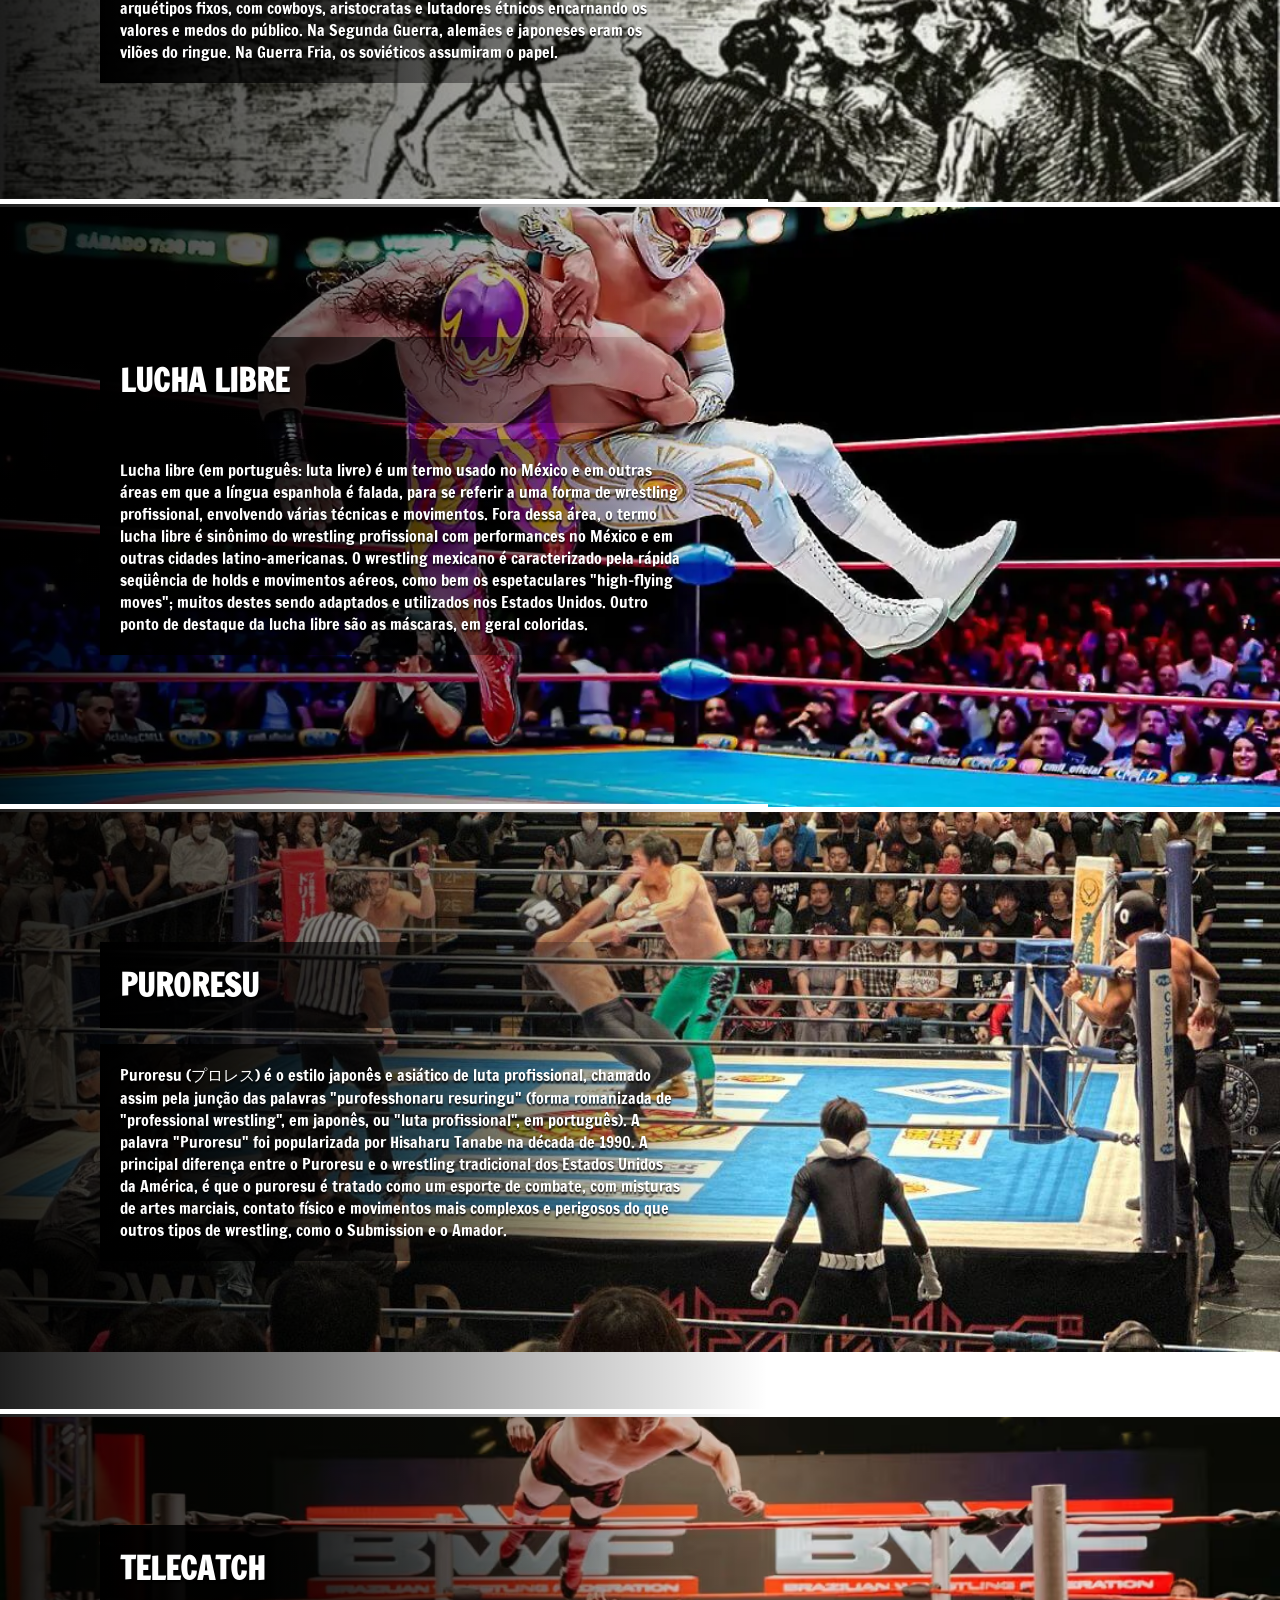
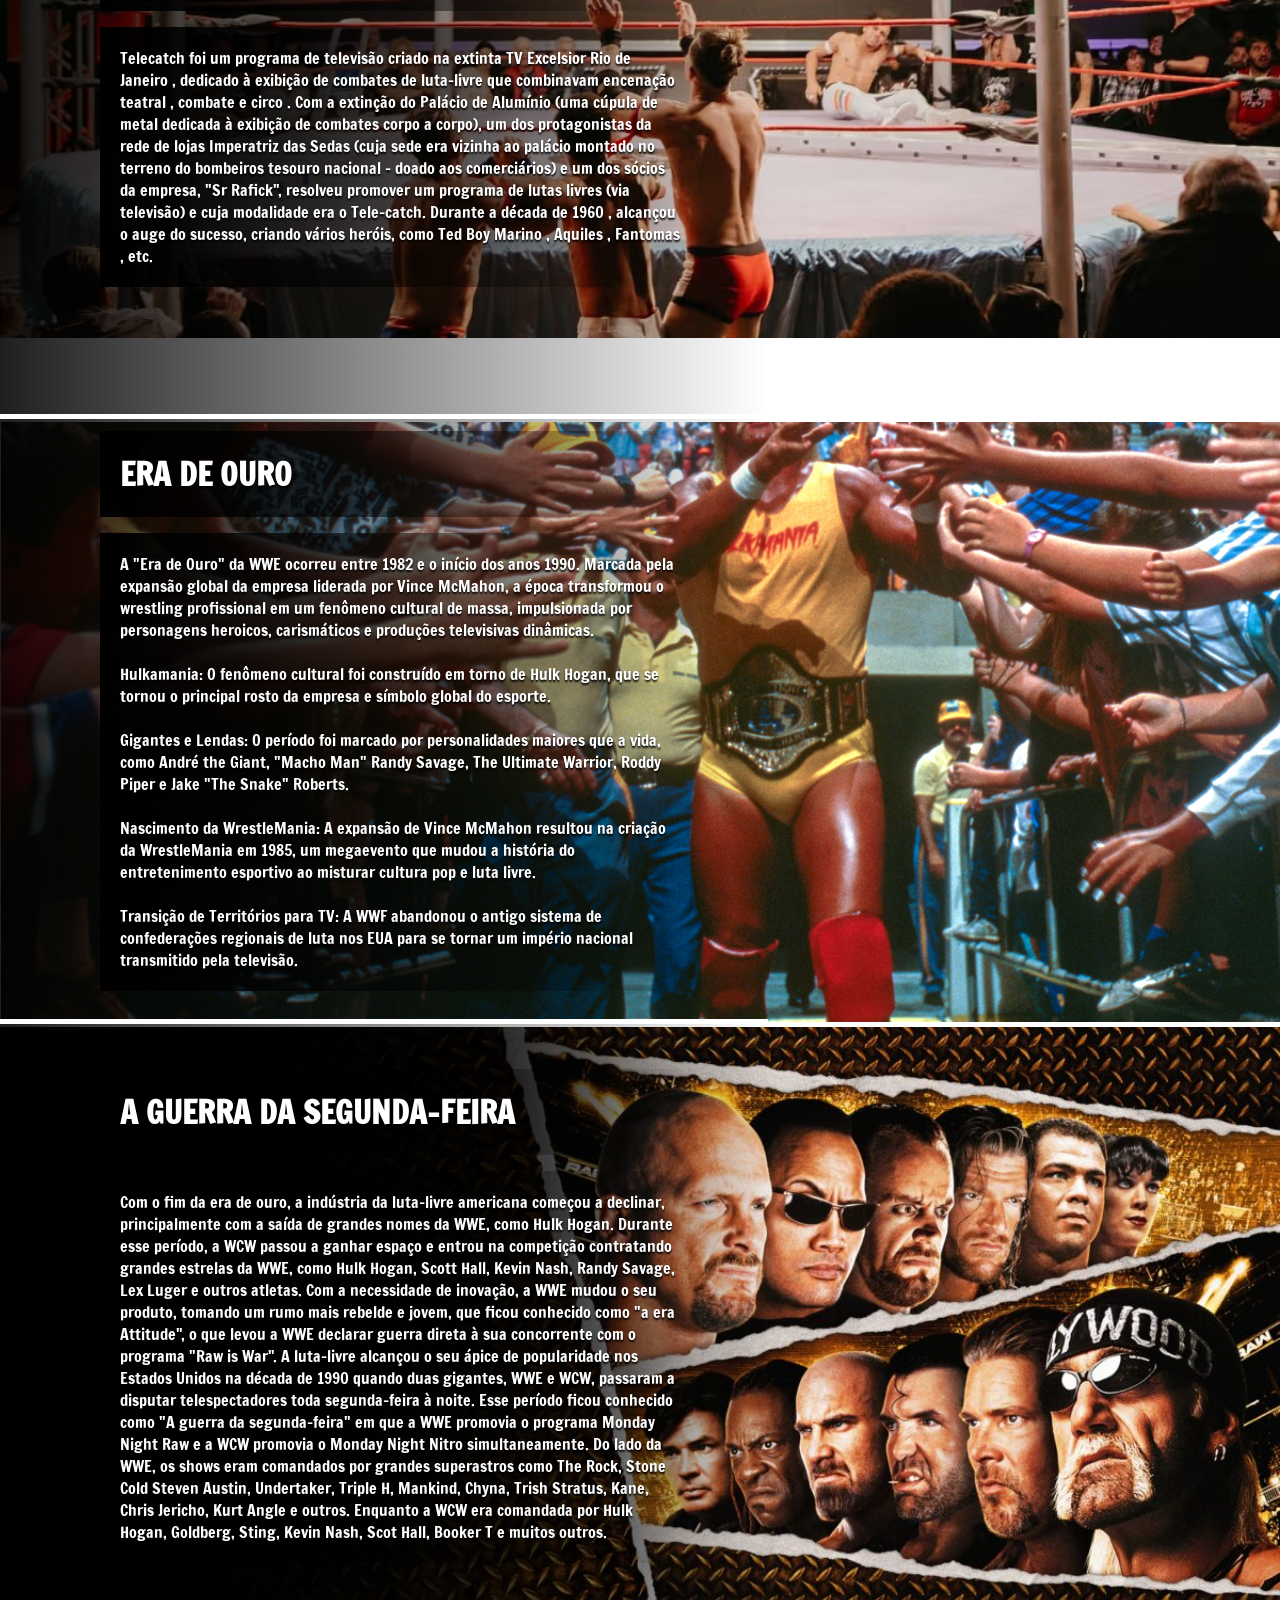
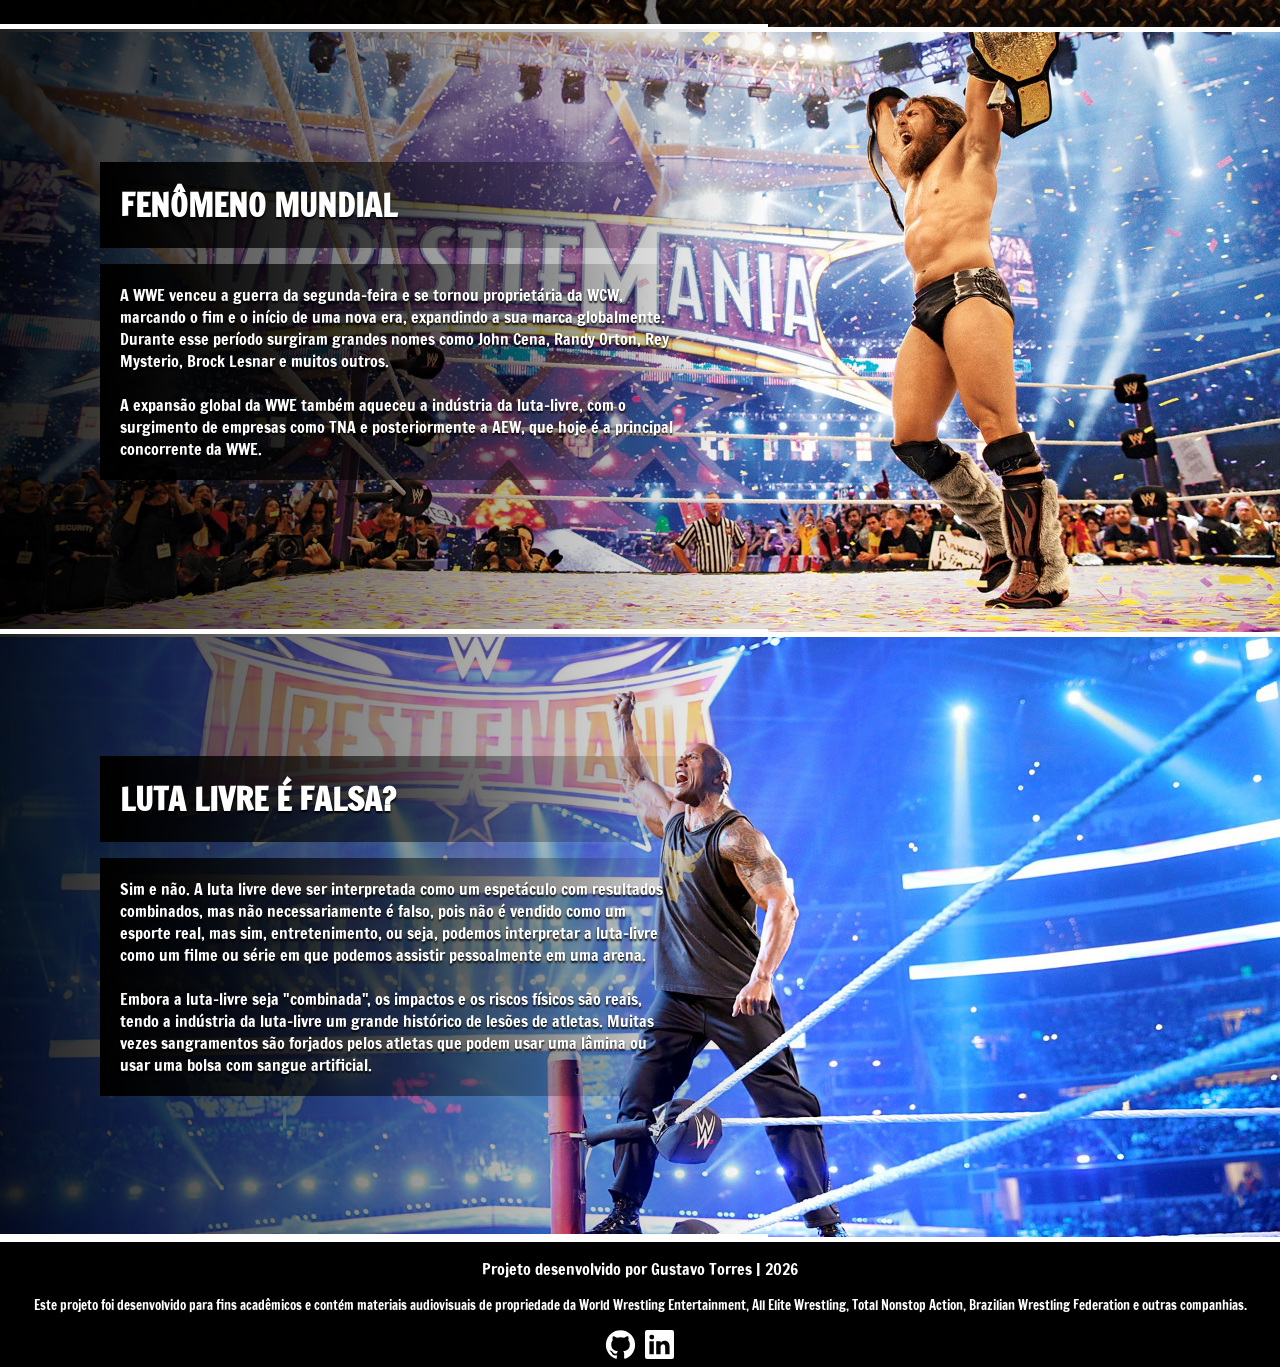
==== commit e1e2e62c: "Adições - Dashboard integrada à API - Adicionado botão para sair da sessão - Adicionada página de li" ====
--- a/public/index.html
+++ b/public/index.html
@@ -11,13 +11,14 @@
   <link rel="preconnect" href="https://fonts.googleapis.com" />
   <link rel="preconnect" href="https://fonts.gstatic.com" crossorigin />
   <link href="https://fonts.googleapis.com/css2?family=Francois+One&display=swap" rel="stylesheet" />
+  <script src="js/sessao.js"></script>
 </head>
 
 <body onload="validarLogin()">
   <header>
     <div class="box-header">
       <div class="box-header-items">
-        <img src="imagens/logo.png" alt="" width="200px">
+        <img src="imagens/logo.png" alt="" width="200px" />
         <div class="box-header-description">
           <p>
             Luta livre, lucha libre, pro-wrestling, telecatch, puroresu... São
@@ -27,11 +28,14 @@
         </div>
       </div>
       <div id="user">
-      <span id="username">TESTE USUÁRIO</span> <span id="userIcon"><svg xmlns="http://www.w3.org/2000/svg" width="16" height="16" fill="currentColor" class="bi bi-person-circle" viewBox="0 0 16 16">
-  <path d="M11 6a3 3 0 1 1-6 0 3 3 0 0 1 6 0"/>
-  <path fill-rule="evenodd" d="M0 8a8 8 0 1 1 16 0A8 8 0 0 1 0 8m8-7a7 7 0 0 0-5.468 11.37C3.242 11.226 4.805 10 8 10s4.757 1.225 5.468 2.37A7 7 0 0 0 8 1"/>
-</svg></span>
-</div>
+        <span id="username">TESTE USUÁRIO</span>
+        <span id="userIcon"><svg xmlns="http://www.w3.org/2000/svg" width="16" height="16" fill="currentColor"
+            class="bi bi-person-circle" viewBox="0 0 16 16">
+            <path d="M11 6a3 3 0 1 1-6 0 3 3 0 0 1 6 0" />
+            <path fill-rule="evenodd"
+              d="M0 8a8 8 0 1 1 16 0A8 8 0 0 1 0 8m8-7a7 7 0 0 0-5.468 11.37C3.242 11.226 4.805 10 8 10s4.757 1.225 5.468 2.37A7 7 0 0 0 8 1" />
+          </svg></span>
+      </div>
     </div>
   </header>
   <div class="navbar">
@@ -40,25 +44,22 @@
         <a href="index.html">Home</a>
       </div>
       <div class="navbar-item">
-        <a href="">Ligas</a>
-      </div>
-      <div class="navbar-item">
-        <a href="">Lutadores</a>
-      </div>
-      <div class="navbar-item">
-        <a href="">Glossário</a>
-      </div>
-      <div class="navbar-item">
-        <a href="">Filmes de Pro-Wrestling</a>
+        <a href="ligas.html">Ligas</a>
+      </div>
+      <div class="navbar-item">
+        <a href="lutadores.html">Lutadores</a>
+      </div>
+      <div class="navbar-item">
+        <a href="glossario.html">Glossário</a>
+      </div>
+      <div class="navbar-item">
+        <a href="filmesSeries.html">Filmes e séries</a>
       </div>
       <div class="navbar-item">
         <a href="quiz.html">Quiz</a>
       </div>
       <div class="navbar-item">
-        <a href="">Que lutador sou eu?</a>
-      </div>
-      <div class="navbar-item">
-        <a href="">Monte o seu show</a>
+        <a href="dashboard.html">Dashboard</a>
       </div>
     </div>
     <div class="navbarloginCadastro" id="navbarloginCadastro">
@@ -67,6 +68,11 @@
       </div>
       <div class="navbar-item">
         <a href="cadastro.html">Cadastro</a>
+      </div>
+    </div>
+    <div class="navbarSair" id="navbarSair" style="display: none;">
+      <div class="navbar-item">
+        <a onclick="limparSessao()">Sair</a>
       </div>
     </div>
   </div>
@@ -76,215 +82,256 @@
         <div class="card text" id="cardText1">
           <h1>UM UNIVERSO EM QUE GIGANTES COMPETEM NO RINGUE</h1>
           <p>
-            A luta livre profissional é um fenômeno global composta pela mistura do atletismo, entretenimento e arte
-            cênica. Mais do que um esporte, é um espetáculo com grandes personagens cativantes que atingem milhões de
-            fãs
-            ao redor do mundo, principalmente nos Estados Unidos, México e Japão, atravessando diversas gerações.
-            <!-- <button onclick="teste()">Teste</button> -->
+            A luta livre profissional é um fenômeno global composta pela
+            mistura do atletismo, entretenimento e arte cênica. Mais do que um
+            esporte, é um espetáculo com grandes personagens cativantes que
+            atingem milhões de fãs ao redor do mundo, principalmente nos
+            Estados Unidos, México e Japão, atravessando diversas gerações.
+          </p>
         </div>
       </div>
     </div>
   </div>
   <div class="subcard" id="subcard1">
     <div class="subcard content" id="subCardContent1-1">
-      <div class="subcard image" id="subCardImg1-1">
-
-      </div>
+      <div class="subcard image" id="subCardImg1-1"></div>
       <div class="subcard text" id="subCardTxt1-1">
-        <p>Na luta livre, as rivalidades são compostas por mocinhos e vilões e são fundamentais para o desenvolvimento das histórias, que são motivadas por
-          desafios à títulos ou razões pessoais.</p>
+        <p>
+          Na luta livre, as rivalidades são compostas por mocinhos e vilões e
+          são fundamentais para o desenvolvimento das histórias, que são
+          motivadas por desafios à títulos ou razões pessoais.
+        </p>
       </div>
     </div>
     <div class="subcard content" id="subCardContent1-2">
-      <div class="subcard image" id="subCardImg1-2">
-
-      </div>
+      <div class="subcard image" id="subCardImg1-2"></div>
       <div class="subcard text" id="subCardTxt1-2">
-        <p>Diferente de outros esportes de contato físico, a luta-livre não se limita a um simples combate mano-a-mano.
-          É normal você ver corpos voando e um ringue com mesas, escadas e cadeiras.</p>
+        <p>
+          Diferente de outros esportes de contato físico, a luta-livre não se
+          limita a um simples combate mano-a-mano. É normal você ver corpos
+          voando e um ringue com mesas, escadas e cadeiras.
+        </p>
       </div>
     </div>
     <div class="subcard content" id="subCardContent1-3">
-      <div class="subcard image" id="subCardImg1-3">
-      </div>
+      <div class="subcard image" id="subCardImg1-3"></div>
       <div class="subcard text" id="subCardTxt1-3">
-        <p>As mulheres também dão um show! A brasileira Taynara Conti representa o Brasil lutando pela All Elite
-          Wrestling, além de muitas outras mulheres que vêm ganhando espaço nessa indústria.</p>
+        <p>
+          As mulheres também dão um show! A brasileira Taynara Conti
+          representa o Brasil lutando pela All Elite Wrestling, além de muitas
+          outras mulheres que vêm ganhando espaço nessa indústria.
+        </p>
       </div>
     </div>
     <div class="subcard content" id="subCardContent1-4">
-      <div class="subcard image" id="subCardImg1-4">
-
-      </div>
+      <div class="subcard image" id="subCardImg1-4"></div>
       <div class="subcard text" id="subCardTxt1-4">
-        <p>Personagens são parte fundamental da luta-livre e ajudam a contar uma história. O Undertaker é o maior
-          exemplo de como um personagem pode fazer toda a diferença no enredo.</p>
+        <p>
+          Personagens são parte fundamental da luta-livre e ajudam a contar
+          uma história. O Undertaker é o maior exemplo de como um personagem
+          pode fazer toda a diferença no enredo.
+        </p>
       </div>
     </div>
   </div>
   <div class="card main" id="card2">
     <div class="card main mask" id="cardMainMask2">
       <div class="card content">
-        <!-- <div class="card image" id="cardImage1">
-          <div class="img" id="img2" style="background-position-x: -100px;"></div>
+        <div class="card text">
+          <h1>ORIGEM</h1>
+          <p>
+            Tudo começou nas feiras itinerantes do século XIX, onde lutadores
+            já encenavam combates combinados para entreter o público — e
+            promotores chegavam a plantar "desafiantes" na plateia para criar
+            drama e movimentar apostas. Nos anos 1920, o chamado Gold Dust
+            Trio (Ed Lewis, Billy Sandow e Toots Mondt) formalizou essa
+            teatralidade: criaram roteiros, coordenaram resultados entre
+            territórios e substituíram a luta real por golpes espetaculares
+            calculados para arrancar reação da plateia. Mondt foi, na prática,
+            o primeiro booker da história. Nos anos 1930, os personagens se
+            consolidaram — heróis (faces) e vilões (heels) passaram a ser
+            arquétipos fixos, com cowboys, aristocratas e lutadores étnicos
+            encarnando os valores e medos do público. Na Segunda Guerra,
+            alemães e japoneses eram os vilões do ringue. Na Guerra Fria, os
+            soviéticos assumiram o papel.
+          </p>
+        </div>
+      </div>
+    </div>
+  </div>
+  <div class="card main" id="card3">
+    <div class="card main mask" id="cardMainMask3">
+      <div class="card content">
+        <!-- <div class="card image">
+          <div class="img" style="background-position-x: -100px;"></div>
         </div> -->
         <div class="card text">
-          <h1>ORIGEM</h1>
-          <p>
-            Tudo começou nas feiras itinerantes do século XIX, onde lutadores já encenavam combates combinados para
-            entreter o público — e promotores chegavam a plantar "desafiantes" na plateia para criar drama e movimentar
-            apostas.
-            Nos anos 1920, o chamado Gold Dust Trio (Ed Lewis, Billy Sandow e Toots Mondt) formalizou essa teatralidade:
-            criaram roteiros, coordenaram resultados entre territórios e substituíram a luta real por golpes espetaculares
-            calculados para arrancar reação da plateia. Mondt foi, na prática, o primeiro booker da história.
-            Nos anos 1930, os personagens se consolidaram — heróis (faces) e vilões (heels) passaram a ser arquétipos
-            fixos, com cowboys, aristocratas e lutadores étnicos encarnando os valores e medos do público. Na Segunda
-            Guerra, alemães e japoneses eram os vilões do ringue. Na Guerra Fria, os soviéticos assumiram o papel.
-        </div>
-      </div>
-    </div>
-  </div>
-  <div class="card main" id="card3">
-    <div class="card content">
-      <!-- <div class="card image">
-        <div class="img" style="background-position-x: -100px;"></div>
-      </div> -->
-      <div class="card text">
-        <h1>LUCHA LIBRE</h1>
-        <p>
-          Lorem ipsum dolor sit amet consectetur adipisicing elit. Labore
-          illum recusandae exercitationem facere necessitatibus enim adipisci
-          iusto eos fugiat, et atque explicabo consequatur sequi, qui quae,
-          repellendus quidem. Quos blanditiis fugiat quia non. Ipsa optio quia
-          deleniti eveniet libero earum nam, nulla officia obcaecati. Beatae
-          velit nulla modi mollitia aliquid iste. Voluptatum delectus fugit
-          sunt reprehenderit cum quae. Quas quod provident hic repellendus
-          minima cupiditate aspernatur quis rem dolores saepe, ex praesentium
-          voluptates.
+          <h1>LUCHA LIBRE</h1>
+          <p>
+            Lucha libre (em português: luta livre) é um termo usado no México
+            e em outras áreas em que a língua espanhola é falada, para se
+            referir a uma forma de wrestling profissional, envolvendo várias
+            técnicas e movimentos. Fora dessa área, o termo lucha libre é
+            sinônimo do wrestling profissional com performances no México e em
+            outras cidades latino-americanas. O wrestling mexicano é
+            caracterizado pela rápida seqüência de holds e movimentos aéreos,
+            como bem os espetaculares "high-flying moves"; muitos destes sendo
+            adaptados e utilizados nos Estados Unidos. Outro ponto de destaque
+            da lucha libre são as máscaras, em geral coloridas.
+          </p>
+        </div>
       </div>
     </div>
   </div>
   <div class="card main" id="card4">
-    <div class="card content">
-      <!-- <div class="card image">
-        <div class="img" style="background-position-x: -100px;"></div>
-      </div> -->
-      <div class="card text">
-        <h1>PURORESU</h1>
-        <p>
-          Lorem ipsum dolor sit amet consectetur adipisicing elit. Labore
-          illum recusandae exercitationem facere necessitatibus enim adipisci
-          iusto eos fugiat, et atque explicabo consequatur sequi, qui quae,
-          repellendus quidem. Quos blanditiis fugiat quia non. Ipsa optio quia
-          deleniti eveniet libero earum nam, nulla officia obcaecati. Beatae
-          velit nulla modi mollitia aliquid iste. Voluptatum delectus fugit
-          sunt reprehenderit cum quae. Quas quod provident hic repellendus
-          minima cupiditate aspernatur quis rem dolores saepe, ex praesentium
-          voluptates.
+    <div class="card main mask" id="cardMainMask4">
+      <div class="card content">
+        <!-- <div class="card image">
+          <div class="img" style="background-position-x: -100px;"></div>
+        </div> -->
+        <div class="card text">
+          <h1>PURORESU</h1>
+          <p>
+            Puroresu (プロレス) é o estilo japonês e asiático de luta
+            profissional, chamado assim pela junção das palavras
+            "purofesshonaru resuringu" (forma romanizada de "professional
+            wrestling", em japonês, ou "luta profissional", em português). A
+            palavra "Puroresu" foi popularizada por Hisaharu Tanabe na década
+            de 1990. A principal diferença entre o Puroresu e o wrestling
+            tradicional dos Estados Unidos da América, é que o puroresu é
+            tratado como um esporte de combate, com misturas de artes
+            marciais, contato físico e movimentos mais complexos e perigosos
+            do que outros tipos de wrestling, como o Submission e o Amador.
+          </p>
+        </div>
       </div>
     </div>
   </div>
   <div class="card main" id="card5">
-    <div class="card content">
-      <!-- <div class="card image">
-        <div class="img" style="background-position-x: -100px;"></div>
-      </div> -->
-      <div class="card text">
-        <h1>TELECATCH</h1>
-        <p>
-          Lorem ipsum dolor sit amet consectetur adipisicing elit. Labore
-          illum recusandae exercitationem facere necessitatibus enim adipisci
-          iusto eos fugiat, et atque explicabo consequatur sequi, qui quae,
-          repellendus quidem. Quos blanditiis fugiat quia non. Ipsa optio quia
-          deleniti eveniet libero earum nam, nulla officia obcaecati. Beatae
-          velit nulla modi mollitia aliquid iste. Voluptatum delectus fugit
-          sunt reprehenderit cum quae. Quas quod provident hic repellendus
-          minima cupiditate aspernatur quis rem dolores saepe, ex praesentium
-          voluptates.
+    <div class="card main mask" id="cardMainMask5">
+      <div class="card content">
+        <div class="card text">
+          <h1>TELECATCH</h1>
+          <p>
+            Telecatch foi um programa de televisão criado na extinta TV
+            Excelsior Rio de Janeiro , dedicado à exibição de combates de
+            luta-livre que combinavam encenação teatral , combate e circo .
+            Com a extinção do Palácio de Alumínio (uma cúpula de metal
+            dedicada à exibição de combates corpo a corpo), um dos
+            protagonistas da rede de lojas Imperatriz das Sedas (cuja sede era
+            vizinha ao palácio montado no terreno do bombeiros tesouro
+            nacional - doado aos comerciários) e um dos sócios da empresa, "Sr
+            Rafick", resolveu promover um programa de lutas livres (via
+            televisão) e cuja modalidade era o Tele-catch. Durante a década de
+            1960 , alcançou o auge do sucesso, criando vários heróis, como Ted
+            Boy Marino , Aquiles , Fantomas , etc.
+          </p>
+        </div>
       </div>
     </div>
   </div>
   <div class="card main" id="card6">
-    <div class="card content">
-      <!-- <div class="card image">
-        <div class="img" style="background-position-x: -100px;"></div>
-      </div> -->
-      <div class="card text">
-        <h1>ERA DE OURO</h1>
-        <p>
-          Lorem ipsum dolor sit amet consectetur adipisicing elit. Labore
-          illum recusandae exercitationem facere necessitatibus enim adipisci
-          iusto eos fugiat, et atque explicabo consequatur sequi, qui quae,
-          repellendus quidem. Quos blanditiis fugiat quia non. Ipsa optio quia
-          deleniti eveniet libero earum nam, nulla officia obcaecati. Beatae
-          velit nulla modi mollitia aliquid iste. Voluptatum delectus fugit
-          sunt reprehenderit cum quae. Quas quod provident hic repellendus
-          minima cupiditate aspernatur quis rem dolores saepe, ex praesentium
-          voluptates.
+    <div class="card main mask" id="cardMainMask6">
+      <div class="card content">
+        <div class="card text">
+          <h1>ERA DE OURO</h1>
+          <p>
+            A "Era de Ouro" da WWE ocorreu entre 1982 e o início dos anos
+            1990. Marcada pela expansão global da empresa liderada por Vince
+            McMahon, a época transformou o wrestling profissional em um
+            fenômeno cultural de massa, impulsionada por personagens heroicos,
+            carismáticos e produções televisivas dinâmicas.
+            <br /><br />
+            Hulkamania: O fenômeno cultural foi construído em torno de Hulk
+            Hogan, que se tornou o principal rosto da empresa e símbolo global
+            do esporte.
+            <br /><br />
+            Gigantes e Lendas: O período foi marcado por personalidades
+            maiores que a vida, como André the Giant, "Macho Man" Randy
+            Savage, The Ultimate Warrior, Roddy Piper e Jake "The Snake"
+            Roberts.
+            <br /><br />
+            Nascimento da WrestleMania: A expansão de Vince McMahon resultou
+            na criação da WrestleMania em 1985, um megaevento que mudou a
+            história do entretenimento esportivo ao misturar cultura pop e
+            luta livre.
+            <br /><br />
+            Transição de Territórios para TV: A WWF abandonou o antigo sistema
+            de confederações regionais de luta nos EUA para se tornar um
+            império nacional transmitido pela televisão.
+          </p>
+        </div>
       </div>
     </div>
   </div>
   <div class="card main" id="card7">
-    <div class="card content">
-      <!-- <div class="card image">
-        <div class="img" id="img7" style="background-position-x: -100px;"></div>
-      </div> -->
-      <div class="card text">
-        <h1>A GUERRA DA SEGUNDA-FEIRA</h1>
-        <p>
-          Com o fim da era de ouro, a indústria da luta-livre americana começou a declinar, principalmente com a saída
-          de grandes nomes da WWE, como Hulk Hogan. Durante esse período, a WCW passou a ganhar espaço e entrou na
-          competição contratando grandes estrelas da WWE, como Hulk Hogan, Scott Hall, Kevin Nash, Randy Savage, Lex
-          Luger e outros atletas. Com a necessidade de inovação, a WWE mudou o seu produto, tomando um rumo mais rebelde
-          e jovem, que ficou conhecido como "a era Attitude", o que levou a WWE declarar guerra direta à sua concorrente
-          com o programa "Raw is War". A luta-livre alcançou o seu ápice de popularidade nos Estados Unidos na década de
-          1990 quando duas gigantes,
-          WWE e WCW, passaram a disputar telespectadores toda segunda-feira à noite. Esse período ficou conhecido como
-          "A guerra da segunda-feira" em que a WWE promovia o programa Monday Night Raw e a WCW promovia o Monday Night
-          Nitro simultaneamente. Do lado da WWE, os shows eram comandados por grandes superastros como The Rock, Stone
-          Cold Steven Austin, Undertaker, Triple H, Mankind, Chyna, Trish Stratus, Kane, Chris Jericho, Kurt Angle e
-          outros. Enquanto a WCW era comandada por Hulk Hogan, Goldberg, Sting, Kevin Nash, Scot Hall, Booker T e muitos
-          outros.
+    <div class="card main mask" id="cardMainMask7">
+      <div class="card content">
+        <div class="card text">
+          <h1>A GUERRA DA SEGUNDA-FEIRA</h1>
+          <p>
+            Com o fim da era de ouro, a indústria da luta-livre americana
+            começou a declinar, principalmente com a saída de grandes nomes da
+            WWE, como Hulk Hogan. Durante esse período, a WCW passou a ganhar
+            espaço e entrou na competição contratando grandes estrelas da WWE,
+            como Hulk Hogan, Scott Hall, Kevin Nash, Randy Savage, Lex Luger e
+            outros atletas. Com a necessidade de inovação, a WWE mudou o seu
+            produto, tomando um rumo mais rebelde e jovem, que ficou conhecido
+            como "a era Attitude", o que levou a WWE declarar guerra direta à
+            sua concorrente com o programa "Raw is War". A luta-livre alcançou
+            o seu ápice de popularidade nos Estados Unidos na década de 1990
+            quando duas gigantes, WWE e WCW, passaram a disputar
+            telespectadores toda segunda-feira à noite. Esse período ficou
+            conhecido como "A guerra da segunda-feira" em que a WWE promovia o
+            programa Monday Night Raw e a WCW promovia o Monday Night Nitro
+            simultaneamente. Do lado da WWE, os shows eram comandados por
+            grandes superastros como The Rock, Stone Cold Steven Austin,
+            Undertaker, Triple H, Mankind, Chyna, Trish Stratus, Kane, Chris
+            Jericho, Kurt Angle e outros. Enquanto a WCW era comandada por
+            Hulk Hogan, Goldberg, Sting, Kevin Nash, Scot Hall, Booker T e
+            muitos outros.
+          </p>
+        </div>
       </div>
     </div>
   </div>
   <div class="card main" id="card8">
-    <div class="card content">
-      <!-- <div class="card image">
-        <div class="img" style="background-position-x: -100px;"></div>
-      </div> -->
-      <div class="card text">
-        <h1>FENÔMENO MUNDIAL</h1>
-        <p>
-          Lorem ipsum dolor sit amet consectetur adipisicing elit. Labore
-          illum recusandae exercitationem facere necessitatibus enim adipisci
-          iusto eos fugiat, et atque explicabo consequatur sequi, qui quae,
-          repellendus quidem. Quos blanditiis fugiat quia non. Ipsa optio quia
-          deleniti eveniet libero earum nam, nulla officia obcaecati. Beatae
-          velit nulla modi mollitia aliquid iste. Voluptatum delectus fugit
-          sunt reprehenderit cum quae. Quas quod provident hic repellendus
-          minima cupiditate aspernatur quis rem dolores saepe, ex praesentium
-          voluptates.
+    <div class="card main mask" id="cardMainMask8">
+      <div class="card content">
+        <div class="card text">
+          <h1>FENÔMENO MUNDIAL</h1>
+          <p>
+            A WWE venceu a guerra da segunda-feira e se tornou proprietária da
+            WCW, marcando o fim e o início de uma nova era, expandindo a sua
+            marca globalmente. Durante esse período surgiram grandes nomes
+            como John Cena, Randy Orton, Rey Mysterio, Brock Lesnar e muitos
+            outros.<br /><br />
+            A expansão global da WWE também aqueceu a indústria da luta-livre,
+            com o surgimento de empresas como TNA e posteriormente a AEW, que
+            hoje é a principal concorrente da WWE.
+          </p>
+        </div>
       </div>
     </div>
   </div>
   <div class="card main" id="card9">
-    <div class="card content">
-      <!-- <div class="card image">
-        <div class="img" style="background-position-x: -100px;"></div>
-      </div> -->
-      <div class="card text">
-        <h1>LUTA LIVRE É FALSA?</h1>
-        <p>
-          Lorem ipsum dolor sit amet consectetur adipisicing elit. Labore
-          illum recusandae exercitationem facere necessitatibus enim adipisci
-          iusto eos fugiat, et atque explicabo consequatur sequi, qui quae,
-          repellendus quidem. Quos blanditiis fugiat quia non. Ipsa optio quia
-          deleniti eveniet libero earum nam, nulla officia obcaecati. Beatae
-          velit nulla modi mollitia aliquid iste. Voluptatum delectus fugit
-          sunt reprehenderit cum quae. Quas quod provident hic repellendus
-          minima cupiditate aspernatur quis rem dolores saepe, ex praesentium
-          voluptates.
+    <div class="card main mask" id="cardMainMask8">
+      <div class="card content">
+        <div class="card text">
+          <h1>LUTA LIVRE É FALSA?</h1>
+          <p>
+            Sim e não. A luta livre deve ser interpretada como um espetáculo
+            com resultados combinados, mas não necessariamente é falso, pois
+            não é vendido como um esporte real, mas sim, entretenimento, ou
+            seja, podemos interpretar a luta-livre como um filme ou série em
+            que podemos assistir pessoalmente em uma arena.<br /><br />
+            Embora a luta-livre seja "combinada", os impactos e os riscos
+            físicos são reais, tendo a indústria da luta-livre um grande
+            histórico de lesões de atletas. Muitas vezes sangramentos são
+            forjados pelos atletas que podem usar uma lâmina ou usar uma bolsa
+            com sangue artificial.
+          </p>
+        </div>
       </div>
     </div>
   </div>
@@ -292,9 +339,12 @@
     <div class="footer content">
       <div class="footer texto">
         <p>Projeto desenvolvido por Gustavo Torres | 2026</p>
-        <p style="font-size: small;">Este projeto foi desenvolvido para fins acadêmicos e contém materiais audiovisuais
-          de propriedade da World Wrestling Entertainment, All Elite Wrestling, Total Nonstop Action, Brazilian
-          Wrestling Federation e outras companhias.</p>
+        <p style="font-size: small">
+          Este projeto foi desenvolvido para fins acadêmicos e contém
+          materiais audiovisuais de propriedade da World Wrestling
+          Entertainment, All Elite Wrestling, Total Nonstop Action, Brazilian
+          Wrestling Federation e outras companhias.
+        </p>
         <svg fill="#ffffff" width="35px" height="35px" viewBox="0 0 24 24" xmlns="http://www.w3.org/2000/svg"
           data-name="Layer 1">
           <path
@@ -308,26 +358,24 @@
       </div>
     </div>
   </footer>
-
 </body>
 
 </html>
 
-<script>  
-  
-  
-function validarLogin(){
-  if (sessionStorage.NOME_USUARIO == undefined){
-    username.innerHTML = `Usuário não autenticado`
-  } else {
-    if (sessionStorage.GENERO_USUARIO == `masculino`){
-      username.innerHTML = `Bem-vindo, ${sessionStorage.NOME_USUARIO}`
-      navbarloginCadastro.style.display = "none";
+<script>
+  function validarLogin() {
+    if (sessionStorage.NOME_USUARIO == undefined) {
+      username.innerHTML = `Usuário não autenticado`;
     } else {
-      username.innerHTML = `Bem-vinda, ${sessionStorage.NOME_USUARIO}`
-      navbarloginCadastro.style.display = "none";
+      if (sessionStorage.GENERO_USUARIO == `masculino`) {
+        username.innerHTML = `Bem-vindo, ${sessionStorage.NOME_USUARIO}`;
+        navbarloginCadastro.style.display = "none";
+        navbarSair.style.display = "block"
+      } else {
+        username.innerHTML = `Bem-vinda, ${sessionStorage.NOME_USUARIO}`;
+        navbarloginCadastro.style.display = "none";
+        navbarSair.style.display = "block"
+      }
     }
   }
-}
-
 </script>
--- a/public/css/style.css
+++ b/public/css/style.css
@@ -14,12 +14,14 @@
     text-shadow: 0px 2px 2px black;
     align-items: flex-end;
     justify-content: space-between;
+    background-image: url(../imagens/header.png);
 }
 
 .navbarloginCadastro{
     display: flex;
     height: 100%;
     background-image: linear-gradient(360deg, #0000002e, transparent);
+    cursor: pointer;
 }
 
 .navbarloginCadastro a{
@@ -31,6 +33,22 @@
     font-weight: bold;
 }
 
+.navbarSair{
+    display: flex;
+    height: 100%;
+    background-image: linear-gradient(360deg, #0000002e, transparent);
+    cursor: pointer;
+}
+
+.navbarSair a{
+    text-decoration: none;
+    color: rgb(0, 0, 0);
+    font-family: "Francois One", sans-serif;
+    text-transform: uppercase;
+    font-size: 18px;
+    font-weight: bold;
+}
+
 .box-header-items{
     margin-left: 10px;
     display: flex;
@@ -64,8 +82,6 @@
     display: flex;
     height: 100%;
     background-image: linear-gradient(360deg, #0000002e, transparent);
-    /* justify-content: center; */
-    /* gap: 30px; */
 }
 
 .navbar-items a{
@@ -84,6 +100,10 @@
 .navbarloginCadastro a:hover {
     color: rgb(202, 17, 17);
 }
+
+.navbarSair a:hover {
+    color: rgb(202, 17, 17);
+}
     
 /* FIM NAVBAR */
 
@@ -135,14 +155,50 @@
     background-size: cover;
 }
 
+#card3{
+    background-image: url(../imagens/luchalibre.webp);
+    background-size: cover;
+    background-position-y: -120px;
+}
+
+#card4{
+    background-image: url(../imagens/puroresu.jpg);
+    background-size: cover;
+    background-position-y: -180px;
+}
+
+#card5{
+    background-image: url(../imagens/telecatch.avif);
+    background-size: cover;
+    background-position-y: -200px;
+}
+
+#card6{
+    background-image: url(../imagens/goldenEra.jpg);
+    background-size: 125%;
+    background-position-y: -280px;
+    background-position-x: 1px;
+}
+
 #card7{
     background-image: url(../imagens/Monday-Night-Wars.jpg);
 }
 
+#card8{
+    background-image: url(../imagens/Diary_04062014rf_1784_No_Conf--07ce6c98cd50be9f1023b9b785c81dc9.jpg);
+    background-size: cover;
+    background-position-y: -120px;
+}
+
+#card9{
+    background-image: url(../imagens/therock.jpg);
+    background-size: cover; 
+}
+
 .card.main.mask{
     background-image: linear-gradient(90deg, #000000e0, #ffffff00);
     height: 100%;
-    width: 100%;
+    width: 60%;
 }
 
 /* #cardMainMask1{
@@ -267,13 +323,56 @@
 }
 
 .card.form{
-    background-color: #000000cc;
+    background-color: #000000a6;
     padding: 20px;
     width: 500px;
     display: flex;
     justify-content: center;
     text-align: center;
-    margin-top: 150px;
+    margin-top: 50px;
+    border-width: 2px;
+    border-color: #f0f8ff61;
+    border-style: groove;
+    border-radius: 20px;
+    font-size: 15px;
+    backdrop-filter: blur(3px);
+}
+
+.card.form input{
+    border-radius: 10px;
+    border-style: none;
+    height: 30px;
+    width: 400px;
+    font-family: 'Francois One';
+    font-size: 16px;
+    padding-inline: 10px;
+}
+
+.card.form select{
+    height: 30px;
+    width: 400px;
+    font-family: 'Francois One';
+    font-size: 16px;
+    border-radius: 10px;
+    padding-inline: 10px;
+}
+
+.card.form button{
+    background-image: linear-gradient(360deg, #b1b1b1, #ffffff);
+    height: 40px;
+    width: 150px;
+    font-family: 'Francois One';
+    font-size: 16px;
+    font-weight: bolder;
+    border-radius: 10px;
+    border-style: none;
+    margin-block: 5px;
+}
+
+.card.form button:hover{
+    color: rgb(202, 17, 17);
+    border-style: solid;
+    border-color: rgb(202, 17, 17);
 }
 
 .card.formContent{
@@ -300,11 +399,15 @@
 
 .card.alerta {
     display: none;
-    background-color: aqua;
-    width: 200px;
+    background-color: #ab3535;
+    width: 500px;
     padding: 15px;
     margin-top: 10px;
     text-align: center;
+    font-family: 'Francois One';
+    color: white;
+    text-shadow: 2px 2px black;
+    border-radius: 10px;
 }
 /* FIM PÁGINA DE LOGIN  */
 
@@ -379,7 +482,10 @@
     color: white;
     text-shadow: 0px 2px 2px black;
     padding: 30px;
-    border-radius: 10px;
+    border-width: 2px;
+    border-color: #f0f8ff61;
+    border-style: groove;
+    border-radius: 20px;
     width: 450px;
 }
 
@@ -393,7 +499,10 @@
     color: white;
     text-shadow: 0px 2px 2px black;
     padding: 30px;
-    border-radius: 10px;
+    border-width: 2px;
+    border-color: #f0f8ff61;
+    border-style: groove;
+    border-radius: 20px;
     width: 450px;
     display: flex;
     font-size: larger;
@@ -425,7 +534,10 @@
     color: white;
     text-shadow: 0px 2px 2px black;
     padding: 30px;
-    border-radius: 10px;
+    border-width: 2px;
+    border-color: #f0f8ff61;
+    border-style: groove;
+    border-radius: 20px;
     width: 650px;
     display: flex;
     font-size: larger;
@@ -476,7 +588,10 @@
     color: white;
     text-shadow: 0px 2px 2px black;
     padding: 30px;
-    border-radius: 10px;
+    border-width: 2px;
+    border-color: #f0f8ff61;
+    border-style: groove;
+    border-radius: 20px;
     width: 650px;
     display: flex;
     font-size: larger;
@@ -575,4 +690,121 @@
 
 .popcornPreFooter img{
     width: 100%;
+}
+
+.bodyGlossario{
+    display: flex;
+    justify-content: center;
+    margin-top: 40px;
+}
+
+.bodyGlossarioContent{
+background-color: #ffffff30;
+    color: floralwhite;
+    text-shadow: 2px 2px 0px black;
+    font-family: 'Francois One';
+    padding: 20px;
+    width: 1000px;
+    border-width: 2px;
+    border-color: #f0f8ff61;
+    border-style: groove;
+    border-radius: 20px;
+    backdrop-filter: blur(5px);
+}
+
+.bodyLigas{
+    display: flex;
+    flex-direction: column;
+    align-items: center;
+    margin-top: 10px;
+    gap: 10px;
+}
+
+.cardLigas{
+    background: #4b4b4be8;
+    height: 400px;
+    width: 800px;
+    padding: 20px;
+    display: flex;
+    align-items: center;
+    gap: 20px;
+    font-family: 'Francois One';
+    color: antiquewhite;
+    text-shadow: 2px 2px #000000bf;
+    backdrop-filter: blur(3px);
+    font-size: larger;
+    border-width: 2px;
+    border-color: #f0f8ff61;
+    border-style: groove;
+    border-radius: 20px;
+}
+
+.logoLiga{
+    width: 300px;
+    height: 300px;
+    display: flex;
+    align-items: center;
+    justify-content: center;
+}
+
+.div1{
+    display: flex;
+    width: 400px;
+    flex-direction: column;
+    align-items: center;
+}
+
+.bodyLutadores{
+    display: flex;
+    flex-direction: column;
+    align-items: center;
+    margin-block: 50px;
+    gap: 50px;
+}
+
+.cardLutadores{
+    background: #4b4b4be8;
+    height: 200px;
+    width: 800px;
+    padding: 20px;
+    display: flex;
+    align-items: center;
+    font-family: 'Francois One';
+    color: antiquewhite;
+    text-shadow: 2px 2px #000000bf;
+    backdrop-filter: blur(3px);
+    font-size: larger;
+    border-width: 2px;
+    border-color: #f0f8ff61;
+    border-style: groove;
+    border-radius: 20px;
+    flex-direction: row;
+    padding-inline: 50px;
+    gap: 30px;
+}
+
+.fotoLutador{
+    display: flex;
+    align-items: center;
+    justify-content: center;
+}
+
+.lutadoresDiv1{
+    display: flex;
+    flex-direction: column;
+    align-items: center;
+    height: 100%;
+}
+
+.nomeLutador{
+    display: flex;
+    height: 30px;
+    align-items: center;
+}
+
+.fotoLutador img{
+    border-radius: 10px;
+    border-color: #ffffff94;
+    border-style: groove;
+    border-width: 2px;
 }
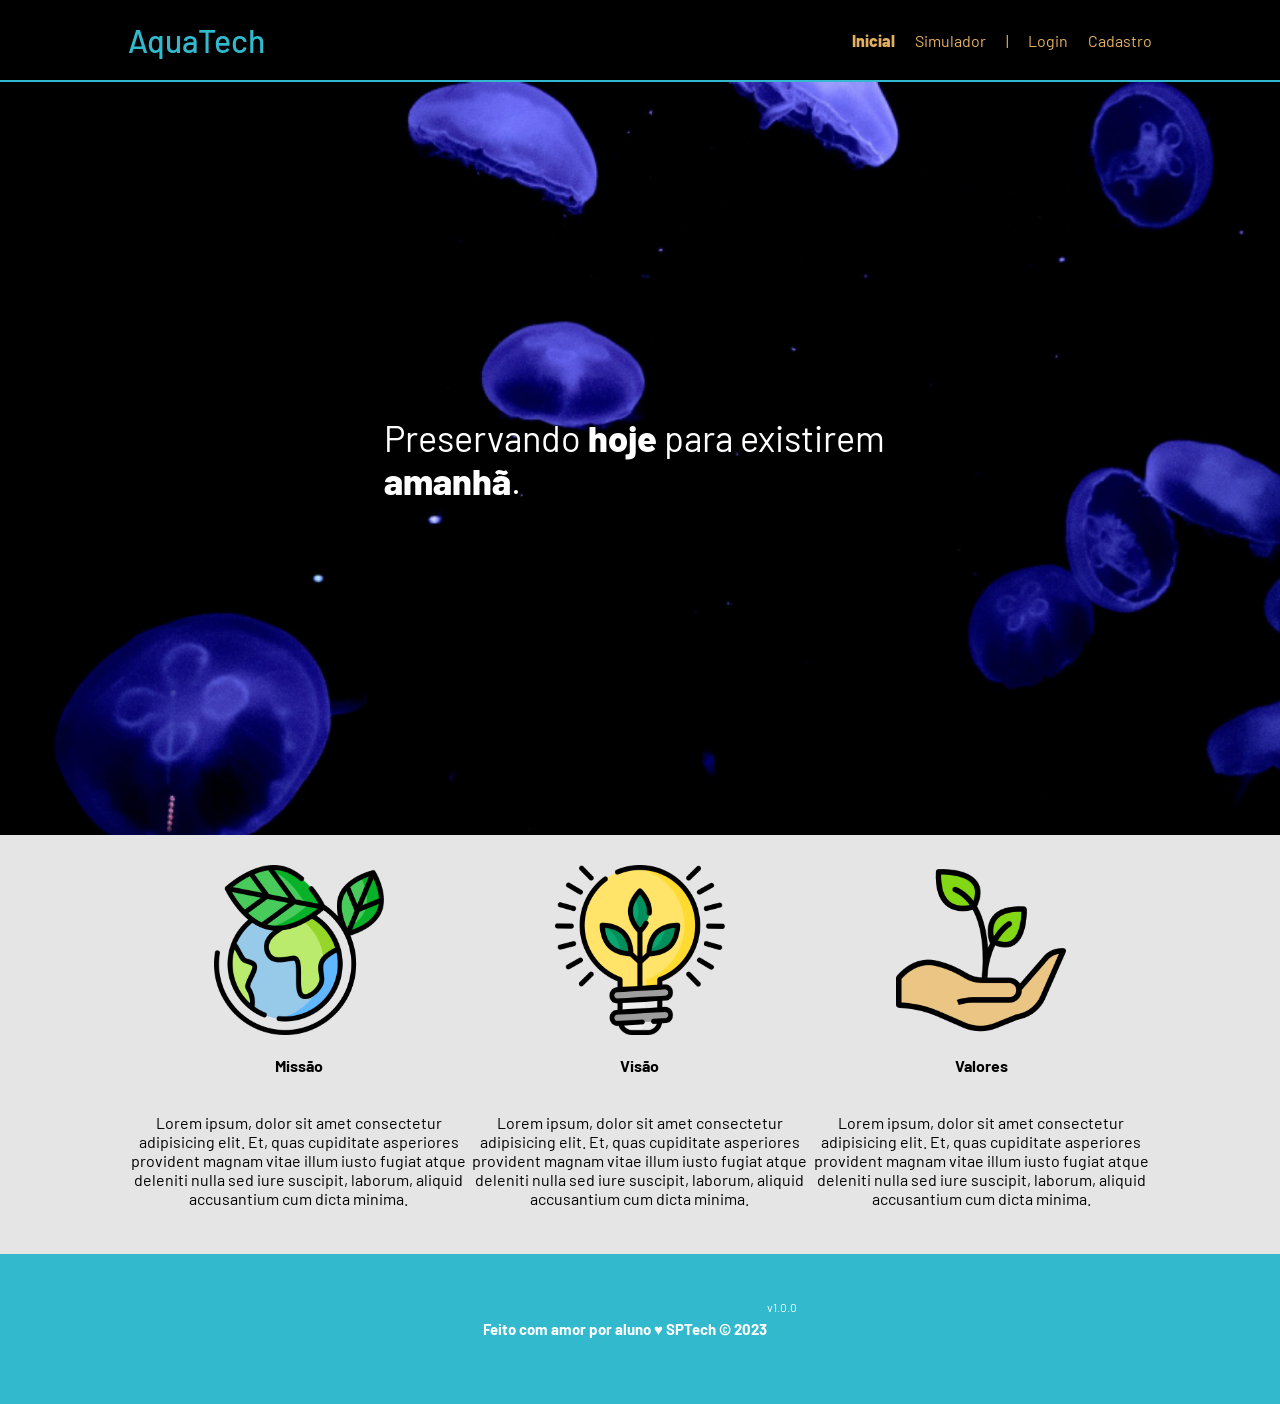
==== commit 554b90d8: "Refinamento final - Adicionado conteúdo na página de lutadores - Mudança no background de cadastro -" ====
--- a/public/index.html
+++ b/public/index.html
@@ -1,381 +1,82 @@
-<!doctype html>
-<html lang="en">
-
-<head>
-  <meta charset="UTF-8" />
-  <meta name="viewport" content="width=device-width, initial-scale=1.0" />
-  <title>A arte da luta-livre</title>
-  <link rel="stylesheet" href="css/style.css" />
-
-  <!-- IMPORTANDO FONTE -->
-  <link rel="preconnect" href="https://fonts.googleapis.com" />
-  <link rel="preconnect" href="https://fonts.gstatic.com" crossorigin />
-  <link href="https://fonts.googleapis.com/css2?family=Francois+One&display=swap" rel="stylesheet" />
-  <script src="js/sessao.js"></script>
-</head>
-
-<body onload="validarLogin()">
-  <header>
-    <div class="box-header">
-      <div class="box-header-items">
-        <img src="imagens/logo.png" alt="" width="200px" />
-        <div class="box-header-description">
-          <p>
-            Luta livre, lucha libre, pro-wrestling, telecatch, puroresu... São
-            muitos nomes que definem essa arte, mas o seu universo é muito
-            mais profundo do que se imagina.
-          </p>
-        </div>
-      </div>
-      <div id="user">
-        <span id="username">TESTE USUÁRIO</span>
-        <span id="userIcon"><svg xmlns="http://www.w3.org/2000/svg" width="16" height="16" fill="currentColor"
-            class="bi bi-person-circle" viewBox="0 0 16 16">
-            <path d="M11 6a3 3 0 1 1-6 0 3 3 0 0 1 6 0" />
-            <path fill-rule="evenodd"
-              d="M0 8a8 8 0 1 1 16 0A8 8 0 0 1 0 8m8-7a7 7 0 0 0-5.468 11.37C3.242 11.226 4.805 10 8 10s4.757 1.225 5.468 2.37A7 7 0 0 0 8 1" />
-          </svg></span>
-      </div>
-    </div>
-  </header>
-  <div class="navbar">
-    <div class="navbar-items">
-      <div class="navbar-item">
-        <a href="index.html">Home</a>
-      </div>
-      <div class="navbar-item">
-        <a href="ligas.html">Ligas</a>
-      </div>
-      <div class="navbar-item">
-        <a href="lutadores.html">Lutadores</a>
-      </div>
-      <div class="navbar-item">
-        <a href="glossario.html">Glossário</a>
-      </div>
-      <div class="navbar-item">
-        <a href="filmesSeries.html">Filmes e séries</a>
-      </div>
-      <div class="navbar-item">
-        <a href="quiz.html">Quiz</a>
-      </div>
-      <div class="navbar-item">
-        <a href="dashboard.html">Dashboard</a>
-      </div>
-    </div>
-    <div class="navbarloginCadastro" id="navbarloginCadastro">
-      <div class="navbar-item">
-        <a href="login.html">Login</a>
-      </div>
-      <div class="navbar-item">
-        <a href="cadastro.html">Cadastro</a>
-      </div>
-    </div>
-    <div class="navbarSair" id="navbarSair" style="display: none;">
-      <div class="navbar-item">
-        <a onclick="limparSessao()">Sair</a>
-      </div>
-    </div>
-  </div>
-  <div class="card main" id="card1">
-    <div class="card main mask" id="cardMainMask1">
-      <div class="card content">
-        <div class="card text" id="cardText1">
-          <h1>UM UNIVERSO EM QUE GIGANTES COMPETEM NO RINGUE</h1>
-          <p>
-            A luta livre profissional é um fenômeno global composta pela
-            mistura do atletismo, entretenimento e arte cênica. Mais do que um
-            esporte, é um espetáculo com grandes personagens cativantes que
-            atingem milhões de fãs ao redor do mundo, principalmente nos
-            Estados Unidos, México e Japão, atravessando diversas gerações.
-          </p>
-        </div>
-      </div>
-    </div>
-  </div>
-  <div class="subcard" id="subcard1">
-    <div class="subcard content" id="subCardContent1-1">
-      <div class="subcard image" id="subCardImg1-1"></div>
-      <div class="subcard text" id="subCardTxt1-1">
-        <p>
-          Na luta livre, as rivalidades são compostas por mocinhos e vilões e
-          são fundamentais para o desenvolvimento das histórias, que são
-          motivadas por desafios à títulos ou razões pessoais.
-        </p>
-      </div>
-    </div>
-    <div class="subcard content" id="subCardContent1-2">
-      <div class="subcard image" id="subCardImg1-2"></div>
-      <div class="subcard text" id="subCardTxt1-2">
-        <p>
-          Diferente de outros esportes de contato físico, a luta-livre não se
-          limita a um simples combate mano-a-mano. É normal você ver corpos
-          voando e um ringue com mesas, escadas e cadeiras.
-        </p>
-      </div>
-    </div>
-    <div class="subcard content" id="subCardContent1-3">
-      <div class="subcard image" id="subCardImg1-3"></div>
-      <div class="subcard text" id="subCardTxt1-3">
-        <p>
-          As mulheres também dão um show! A brasileira Taynara Conti
-          representa o Brasil lutando pela All Elite Wrestling, além de muitas
-          outras mulheres que vêm ganhando espaço nessa indústria.
-        </p>
-      </div>
-    </div>
-    <div class="subcard content" id="subCardContent1-4">
-      <div class="subcard image" id="subCardImg1-4"></div>
-      <div class="subcard text" id="subCardTxt1-4">
-        <p>
-          Personagens são parte fundamental da luta-livre e ajudam a contar
-          uma história. O Undertaker é o maior exemplo de como um personagem
-          pode fazer toda a diferença no enredo.
-        </p>
-      </div>
-    </div>
-  </div>
-  <div class="card main" id="card2">
-    <div class="card main mask" id="cardMainMask2">
-      <div class="card content">
-        <div class="card text">
-          <h1>ORIGEM</h1>
-          <p>
-            Tudo começou nas feiras itinerantes do século XIX, onde lutadores
-            já encenavam combates combinados para entreter o público — e
-            promotores chegavam a plantar "desafiantes" na plateia para criar
-            drama e movimentar apostas. Nos anos 1920, o chamado Gold Dust
-            Trio (Ed Lewis, Billy Sandow e Toots Mondt) formalizou essa
-            teatralidade: criaram roteiros, coordenaram resultados entre
-            territórios e substituíram a luta real por golpes espetaculares
-            calculados para arrancar reação da plateia. Mondt foi, na prática,
-            o primeiro booker da história. Nos anos 1930, os personagens se
-            consolidaram — heróis (faces) e vilões (heels) passaram a ser
-            arquétipos fixos, com cowboys, aristocratas e lutadores étnicos
-            encarnando os valores e medos do público. Na Segunda Guerra,
-            alemães e japoneses eram os vilões do ringue. Na Guerra Fria, os
-            soviéticos assumiram o papel.
-          </p>
-        </div>
-      </div>
-    </div>
-  </div>
-  <div class="card main" id="card3">
-    <div class="card main mask" id="cardMainMask3">
-      <div class="card content">
-        <!-- <div class="card image">
-          <div class="img" style="background-position-x: -100px;"></div>
-        </div> -->
-        <div class="card text">
-          <h1>LUCHA LIBRE</h1>
-          <p>
-            Lucha libre (em português: luta livre) é um termo usado no México
-            e em outras áreas em que a língua espanhola é falada, para se
-            referir a uma forma de wrestling profissional, envolvendo várias
-            técnicas e movimentos. Fora dessa área, o termo lucha libre é
-            sinônimo do wrestling profissional com performances no México e em
-            outras cidades latino-americanas. O wrestling mexicano é
-            caracterizado pela rápida seqüência de holds e movimentos aéreos,
-            como bem os espetaculares "high-flying moves"; muitos destes sendo
-            adaptados e utilizados nos Estados Unidos. Outro ponto de destaque
-            da lucha libre são as máscaras, em geral coloridas.
-          </p>
-        </div>
-      </div>
-    </div>
-  </div>
-  <div class="card main" id="card4">
-    <div class="card main mask" id="cardMainMask4">
-      <div class="card content">
-        <!-- <div class="card image">
-          <div class="img" style="background-position-x: -100px;"></div>
-        </div> -->
-        <div class="card text">
-          <h1>PURORESU</h1>
-          <p>
-            Puroresu (プロレス) é o estilo japonês e asiático de luta
-            profissional, chamado assim pela junção das palavras
-            "purofesshonaru resuringu" (forma romanizada de "professional
-            wrestling", em japonês, ou "luta profissional", em português). A
-            palavra "Puroresu" foi popularizada por Hisaharu Tanabe na década
-            de 1990. A principal diferença entre o Puroresu e o wrestling
-            tradicional dos Estados Unidos da América, é que o puroresu é
-            tratado como um esporte de combate, com misturas de artes
-            marciais, contato físico e movimentos mais complexos e perigosos
-            do que outros tipos de wrestling, como o Submission e o Amador.
-          </p>
-        </div>
-      </div>
-    </div>
-  </div>
-  <div class="card main" id="card5">
-    <div class="card main mask" id="cardMainMask5">
-      <div class="card content">
-        <div class="card text">
-          <h1>TELECATCH</h1>
-          <p>
-            Telecatch foi um programa de televisão criado na extinta TV
-            Excelsior Rio de Janeiro , dedicado à exibição de combates de
-            luta-livre que combinavam encenação teatral , combate e circo .
-            Com a extinção do Palácio de Alumínio (uma cúpula de metal
-            dedicada à exibição de combates corpo a corpo), um dos
-            protagonistas da rede de lojas Imperatriz das Sedas (cuja sede era
-            vizinha ao palácio montado no terreno do bombeiros tesouro
-            nacional - doado aos comerciários) e um dos sócios da empresa, "Sr
-            Rafick", resolveu promover um programa de lutas livres (via
-            televisão) e cuja modalidade era o Tele-catch. Durante a década de
-            1960 , alcançou o auge do sucesso, criando vários heróis, como Ted
-            Boy Marino , Aquiles , Fantomas , etc.
-          </p>
-        </div>
-      </div>
-    </div>
-  </div>
-  <div class="card main" id="card6">
-    <div class="card main mask" id="cardMainMask6">
-      <div class="card content">
-        <div class="card text">
-          <h1>ERA DE OURO</h1>
-          <p>
-            A "Era de Ouro" da WWE ocorreu entre 1982 e o início dos anos
-            1990. Marcada pela expansão global da empresa liderada por Vince
-            McMahon, a época transformou o wrestling profissional em um
-            fenômeno cultural de massa, impulsionada por personagens heroicos,
-            carismáticos e produções televisivas dinâmicas.
-            <br /><br />
-            Hulkamania: O fenômeno cultural foi construído em torno de Hulk
-            Hogan, que se tornou o principal rosto da empresa e símbolo global
-            do esporte.
-            <br /><br />
-            Gigantes e Lendas: O período foi marcado por personalidades
-            maiores que a vida, como André the Giant, "Macho Man" Randy
-            Savage, The Ultimate Warrior, Roddy Piper e Jake "The Snake"
-            Roberts.
-            <br /><br />
-            Nascimento da WrestleMania: A expansão de Vince McMahon resultou
-            na criação da WrestleMania em 1985, um megaevento que mudou a
-            história do entretenimento esportivo ao misturar cultura pop e
-            luta livre.
-            <br /><br />
-            Transição de Territórios para TV: A WWF abandonou o antigo sistema
-            de confederações regionais de luta nos EUA para se tornar um
-            império nacional transmitido pela televisão.
-          </p>
-        </div>
-      </div>
-    </div>
-  </div>
-  <div class="card main" id="card7">
-    <div class="card main mask" id="cardMainMask7">
-      <div class="card content">
-        <div class="card text">
-          <h1>A GUERRA DA SEGUNDA-FEIRA</h1>
-          <p>
-            Com o fim da era de ouro, a indústria da luta-livre americana
-            começou a declinar, principalmente com a saída de grandes nomes da
-            WWE, como Hulk Hogan. Durante esse período, a WCW passou a ganhar
-            espaço e entrou na competição contratando grandes estrelas da WWE,
-            como Hulk Hogan, Scott Hall, Kevin Nash, Randy Savage, Lex Luger e
-            outros atletas. Com a necessidade de inovação, a WWE mudou o seu
-            produto, tomando um rumo mais rebelde e jovem, que ficou conhecido
-            como "a era Attitude", o que levou a WWE declarar guerra direta à
-            sua concorrente com o programa "Raw is War". A luta-livre alcançou
-            o seu ápice de popularidade nos Estados Unidos na década de 1990
-            quando duas gigantes, WWE e WCW, passaram a disputar
-            telespectadores toda segunda-feira à noite. Esse período ficou
-            conhecido como "A guerra da segunda-feira" em que a WWE promovia o
-            programa Monday Night Raw e a WCW promovia o Monday Night Nitro
-            simultaneamente. Do lado da WWE, os shows eram comandados por
-            grandes superastros como The Rock, Stone Cold Steven Austin,
-            Undertaker, Triple H, Mankind, Chyna, Trish Stratus, Kane, Chris
-            Jericho, Kurt Angle e outros. Enquanto a WCW era comandada por
-            Hulk Hogan, Goldberg, Sting, Kevin Nash, Scot Hall, Booker T e
-            muitos outros.
-          </p>
-        </div>
-      </div>
-    </div>
-  </div>
-  <div class="card main" id="card8">
-    <div class="card main mask" id="cardMainMask8">
-      <div class="card content">
-        <div class="card text">
-          <h1>FENÔMENO MUNDIAL</h1>
-          <p>
-            A WWE venceu a guerra da segunda-feira e se tornou proprietária da
-            WCW, marcando o fim e o início de uma nova era, expandindo a sua
-            marca globalmente. Durante esse período surgiram grandes nomes
-            como John Cena, Randy Orton, Rey Mysterio, Brock Lesnar e muitos
-            outros.<br /><br />
-            A expansão global da WWE também aqueceu a indústria da luta-livre,
-            com o surgimento de empresas como TNA e posteriormente a AEW, que
-            hoje é a principal concorrente da WWE.
-          </p>
-        </div>
-      </div>
-    </div>
-  </div>
-  <div class="card main" id="card9">
-    <div class="card main mask" id="cardMainMask8">
-      <div class="card content">
-        <div class="card text">
-          <h1>LUTA LIVRE É FALSA?</h1>
-          <p>
-            Sim e não. A luta livre deve ser interpretada como um espetáculo
-            com resultados combinados, mas não necessariamente é falso, pois
-            não é vendido como um esporte real, mas sim, entretenimento, ou
-            seja, podemos interpretar a luta-livre como um filme ou série em
-            que podemos assistir pessoalmente em uma arena.<br /><br />
-            Embora a luta-livre seja "combinada", os impactos e os riscos
-            físicos são reais, tendo a indústria da luta-livre um grande
-            histórico de lesões de atletas. Muitas vezes sangramentos são
-            forjados pelos atletas que podem usar uma lâmina ou usar uma bolsa
-            com sangue artificial.
-          </p>
-        </div>
-      </div>
-    </div>
-  </div>
-  <footer>
-    <div class="footer content">
-      <div class="footer texto">
-        <p>Projeto desenvolvido por Gustavo Torres | 2026</p>
-        <p style="font-size: small">
-          Este projeto foi desenvolvido para fins acadêmicos e contém
-          materiais audiovisuais de propriedade da World Wrestling
-          Entertainment, All Elite Wrestling, Total Nonstop Action, Brazilian
-          Wrestling Federation e outras companhias.
-        </p>
-        <svg fill="#ffffff" width="35px" height="35px" viewBox="0 0 24 24" xmlns="http://www.w3.org/2000/svg"
-          data-name="Layer 1">
-          <path
-            d="M12,2.2467A10.00042,10.00042,0,0,0,8.83752,21.73419c.5.08752.6875-.21247.6875-.475,0-.23749-.01251-1.025-.01251-1.86249C7,19.85919,6.35,18.78423,6.15,18.22173A3.636,3.636,0,0,0,5.125,16.8092c-.35-.1875-.85-.65-.01251-.66248A2.00117,2.00117,0,0,1,6.65,17.17169a2.13742,2.13742,0,0,0,2.91248.825A2.10376,2.10376,0,0,1,10.2,16.65923c-2.225-.25-4.55-1.11254-4.55-4.9375a3.89187,3.89187,0,0,1,1.025-2.6875,3.59373,3.59373,0,0,1,.1-2.65s.83747-.26251,2.75,1.025a9.42747,9.42747,0,0,1,5,0c1.91248-1.3,2.75-1.025,2.75-1.025a3.59323,3.59323,0,0,1,.1,2.65,3.869,3.869,0,0,1,1.025,2.6875c0,3.83747-2.33752,4.6875-4.5625,4.9375a2.36814,2.36814,0,0,1,.675,1.85c0,1.33752-.01251,2.41248-.01251,2.75,0,.26251.1875.575.6875.475A10.0053,10.0053,0,0,0,12,2.2467Z" />
-        </svg>
-        <svg fill="#ffffff" width="35px" height="35px" viewBox="0 0 24 24" xmlns="http://www.w3.org/2000/svg"
-          data-name="Layer 1">
-          <path
-            d="M20.47,2H3.53A1.45,1.45,0,0,0,2.06,3.43V20.57A1.45,1.45,0,0,0,3.53,22H20.47a1.45,1.45,0,0,0,1.47-1.43V3.43A1.45,1.45,0,0,0,20.47,2ZM8.09,18.74h-3v-9h3ZM6.59,8.48h0a1.56,1.56,0,1,1,0-3.12,1.57,1.57,0,1,1,0,3.12ZM18.91,18.74h-3V13.91c0-1.21-.43-2-1.52-2A1.65,1.65,0,0,0,12.85,13a2,2,0,0,0-.1.73v5h-3s0-8.18,0-9h3V11A3,3,0,0,1,15.46,9.5c2,0,3.45,1.29,3.45,4.06Z" />
-        </svg>
-      </div>
-    </div>
-  </footer>
-</body>
-
-</html>
-
-<script>
-  function validarLogin() {
-    if (sessionStorage.NOME_USUARIO == undefined) {
-      username.innerHTML = `Usuário não autenticado`;
-    } else {
-      if (sessionStorage.GENERO_USUARIO == `masculino`) {
-        username.innerHTML = `Bem-vindo, ${sessionStorage.NOME_USUARIO}`;
-        navbarloginCadastro.style.display = "none";
-        navbarSair.style.display = "block"
-      } else {
-        username.innerHTML = `Bem-vinda, ${sessionStorage.NOME_USUARIO}`;
-        navbarloginCadastro.style.display = "none";
-        navbarSair.style.display = "block"
-      }
-    }
-  }
-</script>+<!DOCTYPE html>
+<html lang="en">
+
+<head>
+    <meta charset="UTF-8">
+    <meta http-equiv="X-UA-Compatible" content="IE=edge">
+    <meta name="viewport" content="width=device-width, initial-scale=1.0">
+
+    <title>AquaTech | Página Inicial</title>
+
+    <script src="./js/sessao.js"></script>
+
+    <link rel="stylesheet" href="./css/estilo.css">
+    <link rel="icon" href="./assets/icon/favicon2.ico">
+    <link rel="preconnect" href="https://fonts.gstatic.com">
+</head>
+
+<body>
+    <div class="header">
+      <div class="container">
+        <h1 class="titulo">AquaTech</h1>
+        <ul class="navbar">
+          <li class="agora">
+            <a href="#">Inicial</a>
+          </li>
+          <li>
+            <a href="simulador.html">Simulador</a>
+          </li>
+          <li>|</li>
+          <li>
+            <a href="login.html">Login</a>
+          </li>
+          <li>
+            <a href="cadastro.html">Cadastro</a>
+          </li>
+        </ul>
+      </div>
+    </div>
+  
+    <div class="banner">
+      <div class="container">
+        <p>Preservando <span>hoje</span> para existirem <span>amanhã</span>.</p>
+      </div>
+    </div>
+  
+    <div class="social">
+      <div class="container">
+        <div class="boxes">
+          <div class="box">
+            <img src="assets/imgs/planet-earth_color.png">
+            <h4>Missão</h4>
+            <p>Lorem ipsum, dolor sit amet consectetur adipisicing elit. Et, quas cupiditate asperiores provident magnam
+              vitae illum iusto fugiat atque deleniti nulla sed iure suscipit, laborum, aliquid accusantium cum dicta
+              minima.</p>
+          </div>
+          <div class="box">
+            <img src="assets/imgs/lightbulb_color.png">
+            <h4>Visão</h4>
+            <p>Lorem ipsum, dolor sit amet consectetur adipisicing elit. Et, quas cupiditate asperiores provident magnam
+              vitae illum iusto fugiat atque deleniti nulla sed iure suscipit, laborum, aliquid accusantium cum dicta
+              minima.</p>
+          </div>
+          <div class="box">
+            <img src="assets/imgs/growth_color.png">
+            <h4>Valores</h4>
+            <p>Lorem ipsum, dolor sit amet consectetur adipisicing elit. Et, quas cupiditate asperiores provident magnam
+              vitae illum iusto fugiat atque deleniti nulla sed iure suscipit, laborum, aliquid accusantium cum dicta
+              minima.</p>
+          </div>
+        </div>
+      </div>
+    </div>
+  
+    <div class="footer">
+      <div class="container">
+        <h4>Feito com amor por aluno &hearts; SPTech &copy; 2023</h4>
+        <span class="version">v1.0.0</span>
+      </div>
+    </div>
+  </body>
+
+</html>
--- a/public/css/estilo.css
+++ b/public/css/estilo.css
@@ -0,0 +1,362 @@
+@import url('https://fonts.googleapis.com/css2?family=Barlow:ital,wght@0,100;0,200;0,300;0,400;0,500;0,600;0,700;0,800;0,900;1,100;1,200;1,300;1,400;1,500;1,600;1,700;1,800;1,900&display=swap');
+
+body {
+  margin: 0;
+  padding: 0;
+  font-family: 'Barlow', 'Segoe UI', 'Segoe UI', Tahoma, Geneva, Verdana, sans-serif;
+  background-color: black;
+}
+
+:root {
+  --tamanho-header: 80px;
+  --tamanho-banner: calc(100vh - var(--tamanho-header) - var(--tamanho-footer) - 2px);
+  --tamanho-simulador: calc(100vh - var(--tamanho-header) - var(--tamanho-footer) - 2px);
+  --tamanho-login: calc(100vh - var(--tamanho-header) - var(--tamanho-footer) - 2px);
+  --tamanho-footer: 65px;
+}
+
+.container {
+  display: flex;
+  width: 80%;
+  margin: auto;
+}
+
+.header {
+  height: var(--tamanho-header);
+  border-bottom: 2px solid #32b9cd;
+}
+
+.header .container {
+  justify-content: space-between;
+  align-items: center;
+  height: 100%;
+}
+
+.header a {
+  text-decoration: none;
+  color: #e3b062;
+}
+
+.agora {
+  font-weight: 800;
+}
+
+.navbar {
+  width: 300px;
+  display: flex;
+  align-items: center;
+  justify-content: space-between;
+  list-style: none;
+  color: #e3b062;
+}
+
+.titulo {
+  color: #32b9cd;
+  width: fit-content;
+  font-weight: 500;
+}
+
+.header h1 {
+  margin: 0;
+}
+
+/* BANNER */
+
+.banner {
+  height: var(--tamanho-banner);
+  color: white;
+  background-image: url('../assets/imgs/bg-jelly-fish-para-home.png');
+  background-size: cover;
+}
+
+.banner .container {
+  justify-content: center;
+  align-items: center;
+  height: 100%;
+}
+
+.banner .container p {
+  width: 50%;
+  margin: 0;
+  padding: 0;
+  font-size: 36px;
+}
+
+.banner .container span {
+  font-weight: 800;
+}
+
+/* MISSÃO VISÃO VALORES */
+
+.social {
+  background-color: #e5e5e5;
+  display: flex;
+}
+
+.social .container {
+  justify-content: center;
+}
+
+.box img {
+  width: 170px;
+}
+
+.social .container .boxes {
+  display: flex;
+  justify-content: space-between;
+  width: 100%;
+  padding: 30px 0;
+}
+
+.social p {
+  text-align: center;
+}
+
+.box {
+  display: flex;
+  flex-direction: column;
+  align-items: center;
+}
+
+/* FOOTER */
+
+.footer {
+  background-color: #32b9cd;
+  height: 150px;
+  color: #fff;
+  display: flex;
+  font-size: 15px;
+}
+
+.footer .container {
+  justify-content: center;
+  text-align: center;
+}
+
+.footer .container .version {
+  font-size: 12px;
+}
+
+/* LOGIN */
+
+.login {
+  height: var(--tamanho-login);
+  background-image: url('../assets/imgs/bg-jelly-fish-para-home.png');
+  background-size: cover;
+}
+
+.login .container {
+  justify-content: center;
+  align-items: center;
+  height: 100%;
+}
+
+.card {
+  width: 50%;
+  background-color: #e5e5e5;
+  border-radius: 10px;
+  display: flex;
+  align-items: center;
+  justify-content: space-evenly;
+  color: palevioletred;
+  flex-direction: column;
+  height: fit-content;
+  padding: 20px 0;
+}
+
+.card h2 {
+  margin: 0;
+  font-size: 30px;
+}
+
+.formulario {
+  display: flex;
+  height: 90%;
+  width: 80%;
+  justify-content: space-around;
+  flex-direction: column;
+}
+
+.formulario span {
+  font-size: 15px;
+  font-weight: 800;
+}
+
+.formulario input {
+  border: 2px solid #32b9cd;
+  text-align: center;
+  border-radius: 10px;
+  margin: 0;
+}
+
+.formulario select {
+  border: 2px solid #32b9cd;
+  background-color: white;
+  color: gray;
+  height: 36px;
+  text-align: center;
+  border-radius: 10px;
+  margin: 0;
+}
+
+.campo {
+  display: flex;
+  flex-direction: column;
+  justify-content: start;
+  padding: 5px 0;
+}
+
+.botao {
+  cursor: pointer;
+  font-family: "Barlow", sans-serif;
+  border: 0;
+  border-radius: 5px;
+  font-weight: 600;
+  font-size: 18px;
+  color: #fff;
+  background-color: #ED145B;
+  width: 120px;
+  height: 30px;
+  align-self: center;
+  margin-top: 20px;
+}
+
+.loading-div {
+  width: 50px;
+  display: none;
+}
+
+.loading-div img {
+  height: 50px;
+  width: 50px;
+}
+
+#div_erros_login {
+  display: none
+}
+
+/* FORMULARIO */
+
+.alerta_erro{
+  display: flex;
+  justify-content: flex-end;
+}
+
+.card_erro {
+  display: none;
+  background-color: #fff;
+  color: black;
+  width: 230px;
+  position: fixed;
+  border-radius: 4px;
+  border: #ED145B 3px solid;
+  padding: 10px;
+  margin-right: 10%;
+}
+
+.card_erro #mensagem_erro{
+  font-weight: 500;
+  font-size: 20px;
+}
+
+.formulario .tipo_campo {
+  font-size: 20px;
+  font-weight: 600 !important;
+}
+
+.formulario {
+  display: flex;
+  flex-direction: column;
+}
+
+input {
+  margin-bottom: 10px;
+  border: 2px solid #32b9cd;
+  padding: 10px;
+  text-align: center;
+  border-radius: 10px;
+}
+
+.btn {
+  font-family: "Barlow", sans-serif;
+  border: 0;
+  border-radius: 5px;
+  font-weight: 600;
+  font-size: 18px;
+  padding: 10px 15px;
+  color: white;
+  background-color: #ED145B;
+  width: 120px;
+  align-self: center;
+  margin-top: 5px;
+}
+
+.loading-div {
+  width: 50px;
+  margin: auto;
+  display: none;
+}
+
+.loading-div img {
+  height: 50px;
+  width: 50px;
+}
+
+/* SIMULADOR */
+
+.simulador {
+  color: white;
+}
+
+.simulador .container {
+  flex-direction: column;
+  overflow: scroll; 
+  height: var(--tamanho-simulador);
+}
+
+/* ALERTA */
+
+#alerta {
+  position: absolute;
+  right: 0;
+  bottom: 0;
+}
+
+.mensagem-alarme {
+  background-color: white;
+  border-radius: 5px;
+  width: 300px;
+  height: 80px;
+  margin: 10px;
+  padding: 10px 0;
+  display: flex;
+  justify-content: space-evenly;
+  align-items: center;
+}
+
+.mensagem-alarme h3 {
+  font-size: 14px;
+  margin: 0;
+}
+
+.mensagem-alarme .informacao {
+  width: 66%;
+}
+
+.alarme-sino {
+  width: 48px;
+  height: 48px;
+  animation-name: bell;
+  animation-duration: 4s;
+  background-image: url('https://cdn-icons-png.flaticon.com/512/1157/1157000.png');
+  background-size: cover;
+  animation-iteration-count: infinite;
+}
+
+@keyframes bell {
+  0%   {transform: rotate(25deg)}
+  25%  {transform: rotate(-25deg)}
+  50%  {transform: rotate(25deg)}
+  75%  {transform: rotate(-25deg)}
+  100% {transform: rotate(25deg)}
+}
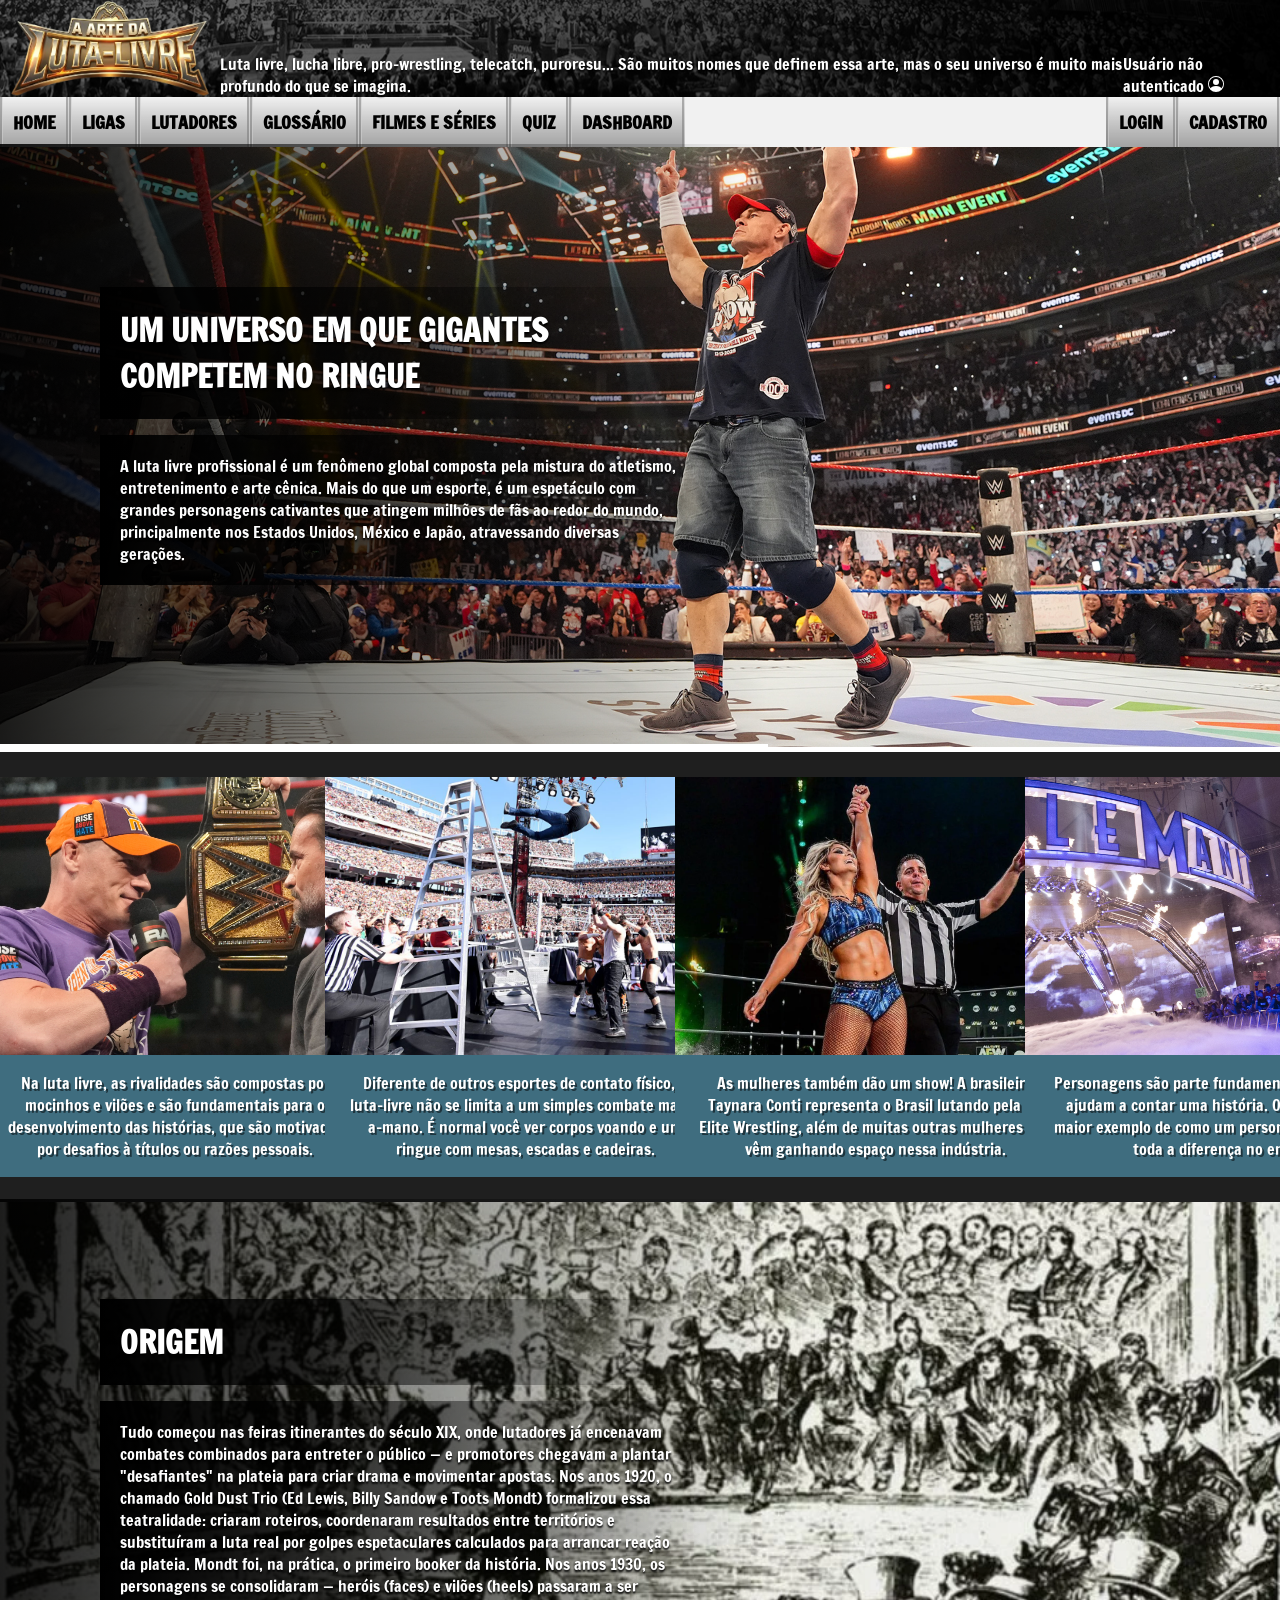
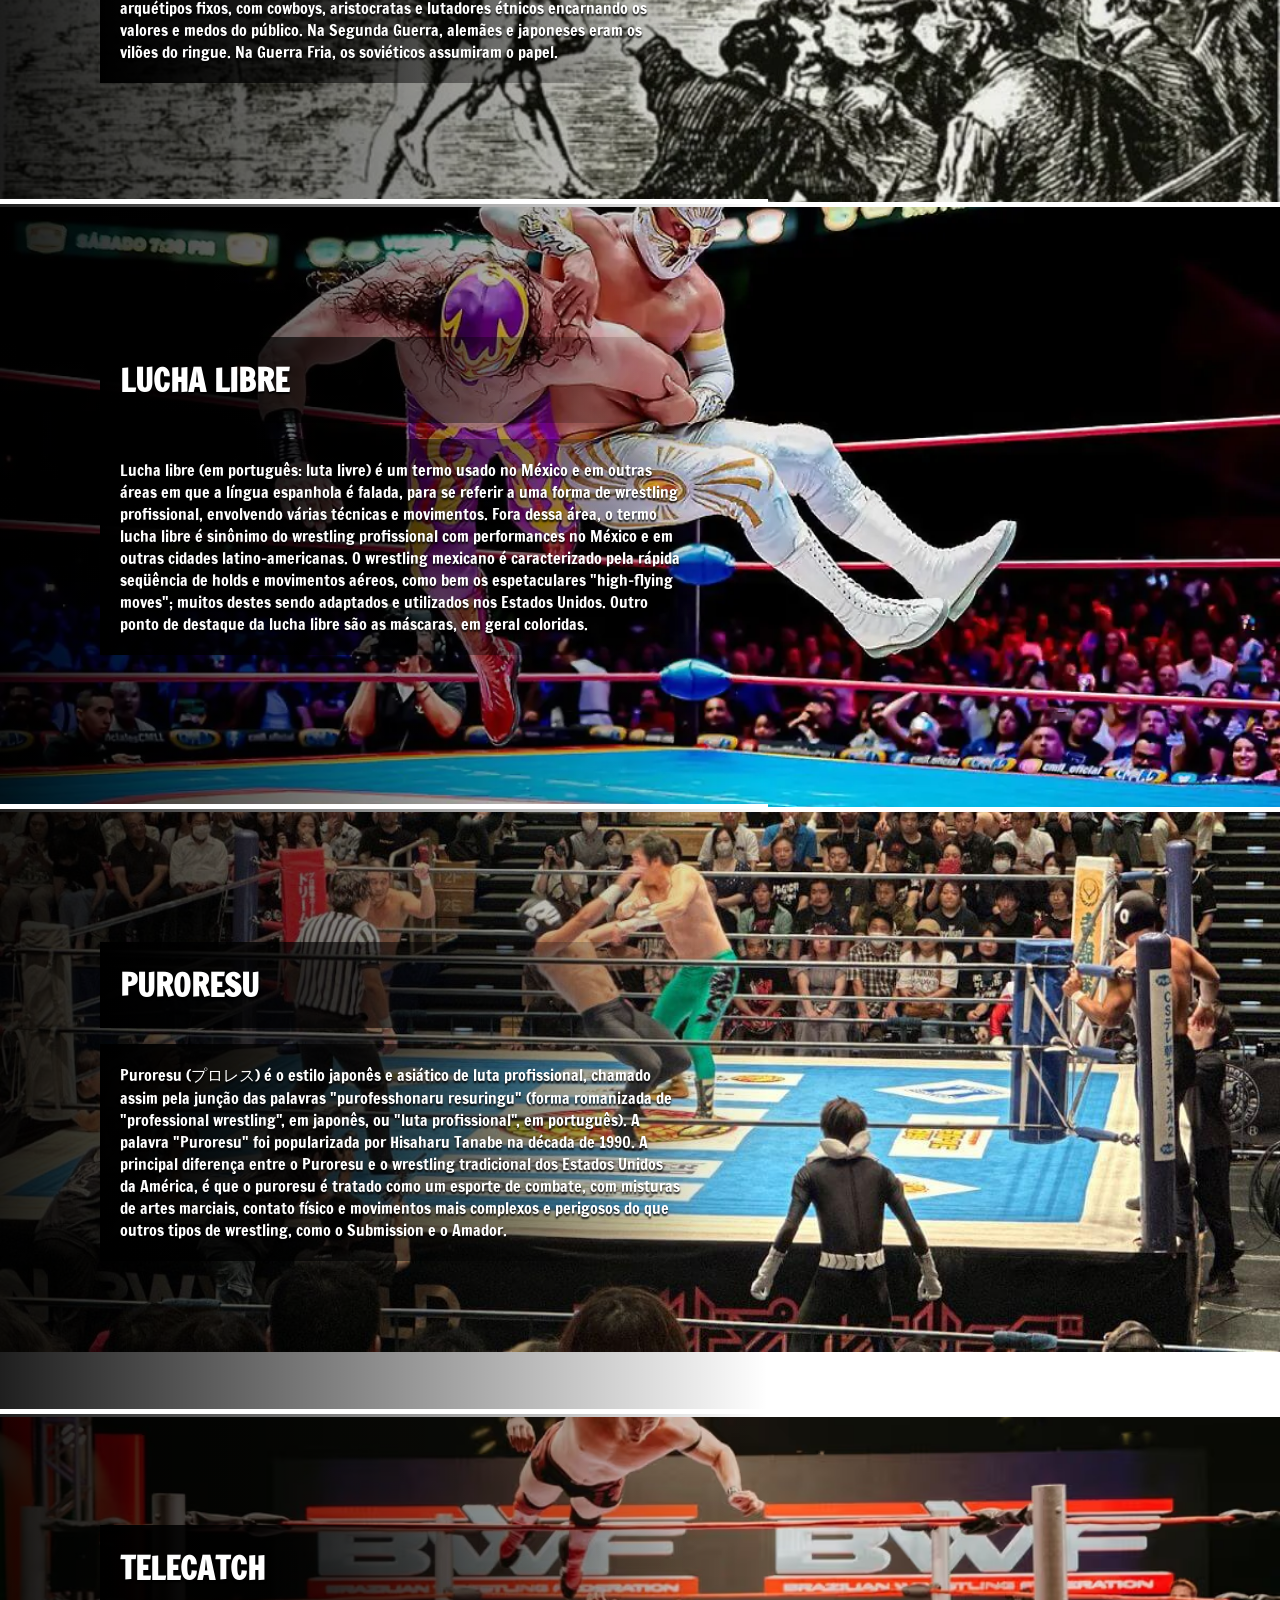
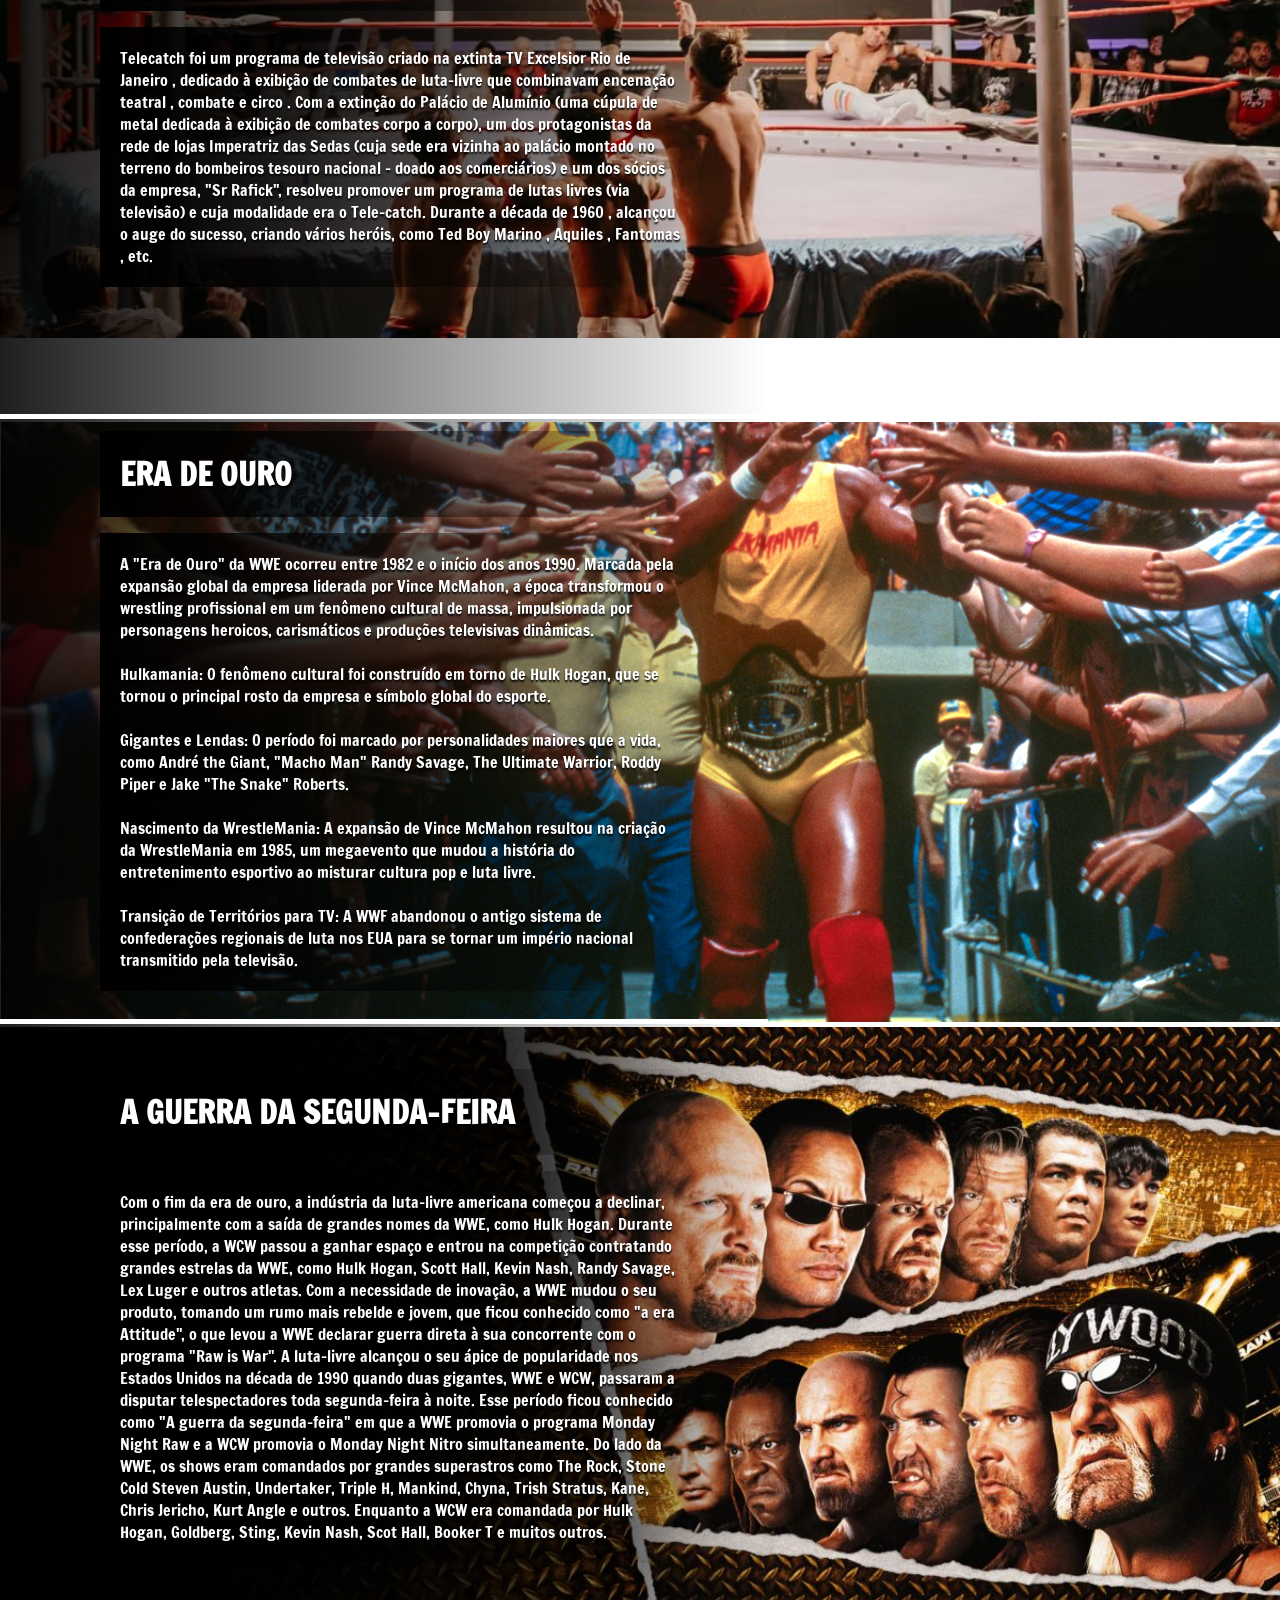
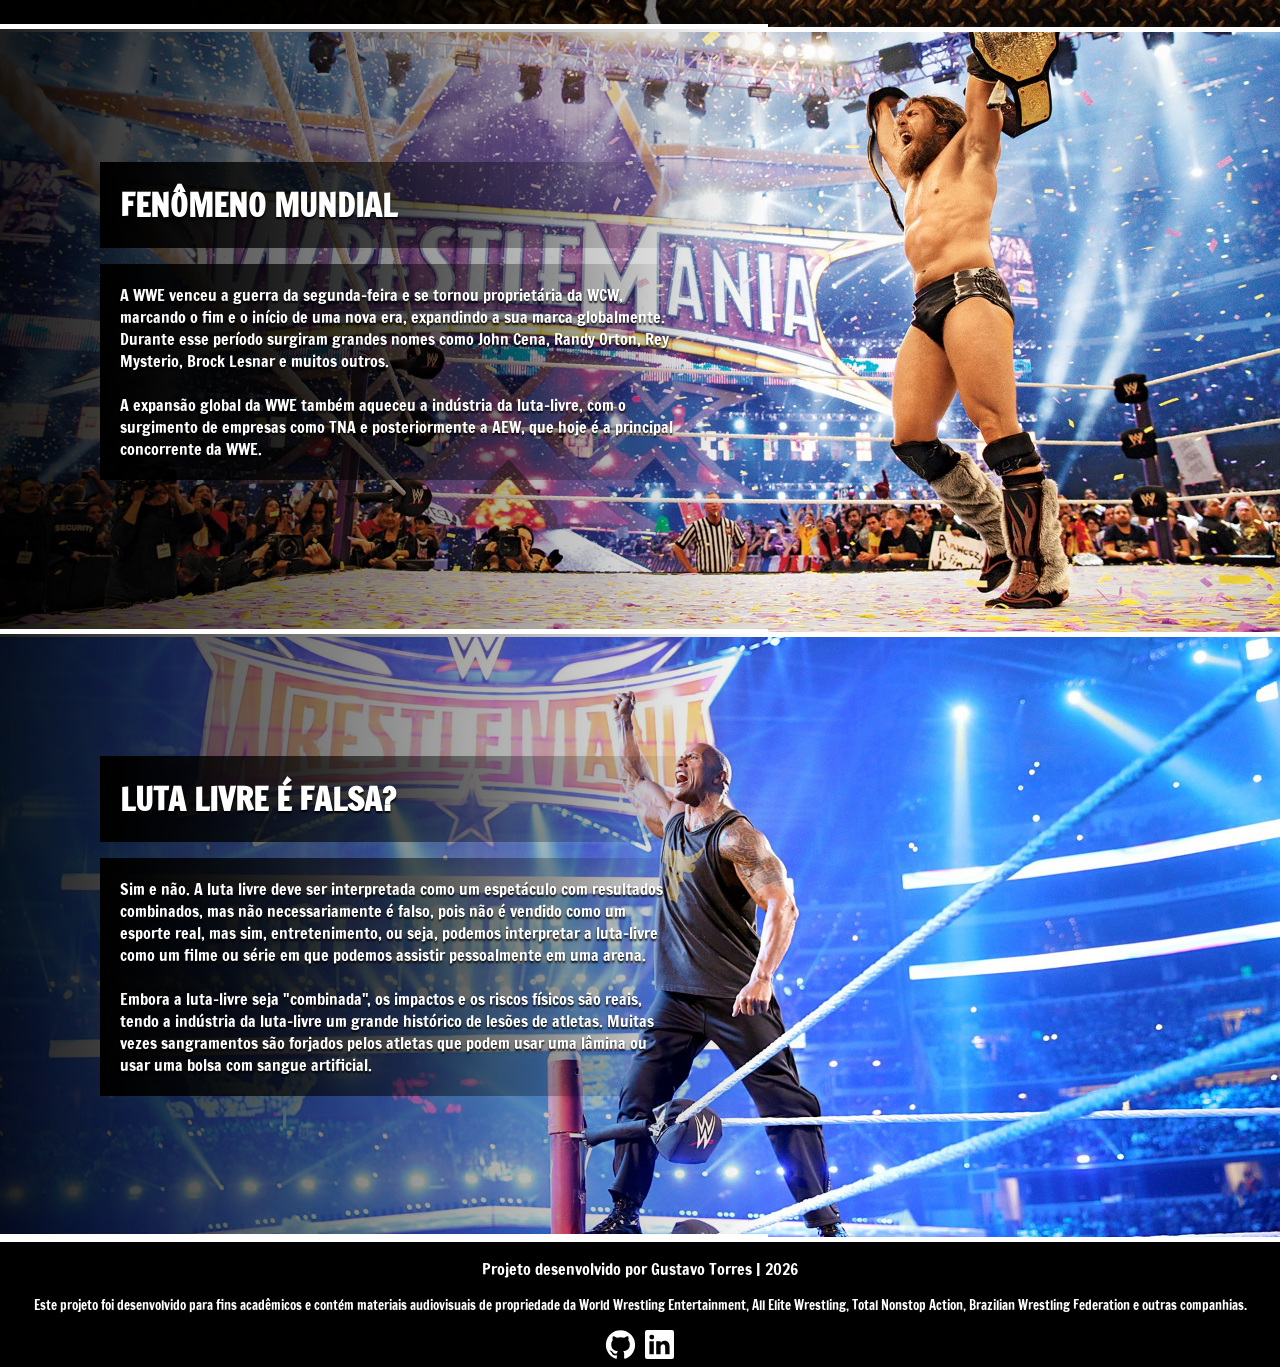
==== commit b060da22: "Otimização Removido arquivos não utilizados no projeto final, otimizando o tamanho do repositório." ====
--- a/public/index.html
+++ b/public/index.html
@@ -1,82 +1,383 @@
-<!DOCTYPE html>
+<!doctype html>
 <html lang="en">
 
 <head>
-    <meta charset="UTF-8">
-    <meta http-equiv="X-UA-Compatible" content="IE=edge">
-    <meta name="viewport" content="width=device-width, initial-scale=1.0">
-
-    <title>AquaTech | Página Inicial</title>
-
-    <script src="./js/sessao.js"></script>
-
-    <link rel="stylesheet" href="./css/estilo.css">
-    <link rel="icon" href="./assets/icon/favicon2.ico">
-    <link rel="preconnect" href="https://fonts.gstatic.com">
+  <meta charset="UTF-8" />
+  <meta name="viewport" content="width=device-width, initial-scale=1.0" />
+  <title>A arte da luta-livre</title>
+  <link rel="stylesheet" href="css/style.css" />
+
+  <!-- IMPORTANDO FONTE -->
+  <link rel="preconnect" href="https://fonts.googleapis.com" />
+  <link rel="preconnect" href="https://fonts.gstatic.com" crossorigin />
+  <link href="https://fonts.googleapis.com/css2?family=Francois+One&display=swap" rel="stylesheet" />
+  <script src="js/sessao.js"></script>
 </head>
 
-<body>
-    <div class="header">
-      <div class="container">
-        <h1 class="titulo">AquaTech</h1>
-        <ul class="navbar">
-          <li class="agora">
-            <a href="#">Inicial</a>
-          </li>
-          <li>
-            <a href="simulador.html">Simulador</a>
-          </li>
-          <li>|</li>
-          <li>
-            <a href="login.html">Login</a>
-          </li>
-          <li>
-            <a href="cadastro.html">Cadastro</a>
-          </li>
-        </ul>
-      </div>
-    </div>
-  
-    <div class="banner">
-      <div class="container">
-        <p>Preservando <span>hoje</span> para existirem <span>amanhã</span>.</p>
-      </div>
-    </div>
-  
-    <div class="social">
-      <div class="container">
-        <div class="boxes">
-          <div class="box">
-            <img src="assets/imgs/planet-earth_color.png">
-            <h4>Missão</h4>
-            <p>Lorem ipsum, dolor sit amet consectetur adipisicing elit. Et, quas cupiditate asperiores provident magnam
-              vitae illum iusto fugiat atque deleniti nulla sed iure suscipit, laborum, aliquid accusantium cum dicta
-              minima.</p>
-          </div>
-          <div class="box">
-            <img src="assets/imgs/lightbulb_color.png">
-            <h4>Visão</h4>
-            <p>Lorem ipsum, dolor sit amet consectetur adipisicing elit. Et, quas cupiditate asperiores provident magnam
-              vitae illum iusto fugiat atque deleniti nulla sed iure suscipit, laborum, aliquid accusantium cum dicta
-              minima.</p>
-          </div>
-          <div class="box">
-            <img src="assets/imgs/growth_color.png">
-            <h4>Valores</h4>
-            <p>Lorem ipsum, dolor sit amet consectetur adipisicing elit. Et, quas cupiditate asperiores provident magnam
-              vitae illum iusto fugiat atque deleniti nulla sed iure suscipit, laborum, aliquid accusantium cum dicta
-              minima.</p>
-          </div>
-        </div>
-      </div>
-    </div>
-  
-    <div class="footer">
-      <div class="container">
-        <h4>Feito com amor por aluno &hearts; SPTech &copy; 2023</h4>
-        <span class="version">v1.0.0</span>
-      </div>
-    </div>
-  </body>
-
-</html>+<body onload="validarLogin()">
+  <header>
+    <div class="box-header">
+      <div class="box-header-items">
+        <img src="imagens/logo.png" alt="" width="200px" />
+        <div class="box-header-description">
+          <p>
+            Luta livre, lucha libre, pro-wrestling, telecatch, puroresu... São
+            muitos nomes que definem essa arte, mas o seu universo é muito
+            mais profundo do que se imagina.
+          </p>
+        </div>
+      </div>
+      <div id="user">
+        <span id="username">TESTE USUÁRIO</span>
+        <span id="userIcon"><svg xmlns="http://www.w3.org/2000/svg" width="16" height="16" fill="currentColor"
+            class="bi bi-person-circle" viewBox="0 0 16 16">
+            <path d="M11 6a3 3 0 1 1-6 0 3 3 0 0 1 6 0" />
+            <path fill-rule="evenodd"
+              d="M0 8a8 8 0 1 1 16 0A8 8 0 0 1 0 8m8-7a7 7 0 0 0-5.468 11.37C3.242 11.226 4.805 10 8 10s4.757 1.225 5.468 2.37A7 7 0 0 0 8 1" />
+          </svg></span>
+      </div>
+    </div>
+  </header>
+  <div class="navbar">
+    <div class="navbar-items">
+      <div class="navbar-item">
+        <a href="index.html">Home</a>
+      </div>
+      <div class="navbar-item">
+        <a href="ligas.html">Ligas</a>
+      </div>
+      <div class="navbar-item">
+        <a href="lutadores.html">Lutadores</a>
+      </div>
+      <div class="navbar-item">
+        <a href="glossario.html">Glossário</a>
+      </div>
+      <div class="navbar-item">
+        <a href="filmesSeries.html">Filmes e séries</a>
+      </div>
+      <div class="navbar-item">
+        <a href="quiz.html">Quiz</a>
+      </div>
+      <div class="navbar-item">
+        <a href="dashboard.html">Dashboard</a>
+      </div>
+    </div>
+    <div class="navbarloginCadastro" id="navbarloginCadastro">
+      <div class="navbar-item">
+        <a href="login.html">Login</a>
+      </div>
+      <div class="navbar-item">
+        <a href="cadastro.html">Cadastro</a>
+      </div>
+    </div>
+    <div class="navbarSair" id="navbarSair" style="display: none;">
+      <div class="navbar-item">
+        <a onclick="limparSessao()">Sair</a>
+      </div>
+    </div>
+  </div>
+  <div class="card main" id="card1">
+    <div class="card main mask" id="cardMainMask1">
+      <div class="card content">
+        <div class="card text" id="cardText1">
+          <h1>UM UNIVERSO EM QUE GIGANTES COMPETEM NO RINGUE</h1>
+          <p>
+            A luta livre profissional é um fenômeno global composta pela
+            mistura do atletismo, entretenimento e arte cênica. Mais do que um
+            esporte, é um espetáculo com grandes personagens cativantes que
+            atingem milhões de fãs ao redor do mundo, principalmente nos
+            Estados Unidos, México e Japão, atravessando diversas gerações.
+          </p>
+        </div>
+      </div>
+    </div>
+  </div>
+  <div class="subcard" id="subcard1">
+    <div class="subcard content" id="subCardContent1-1">
+      <div class="subcard image" id="subCardImg1-1"></div>
+      <div class="subcard text" id="subCardTxt1-1">
+        <p>
+          Na luta livre, as rivalidades são compostas por mocinhos e vilões e
+          são fundamentais para o desenvolvimento das histórias, que são
+          motivadas por desafios à títulos ou razões pessoais.
+        </p>
+      </div>
+    </div>
+    <div class="subcard content" id="subCardContent1-2">
+      <div class="subcard image" id="subCardImg1-2"></div>
+      <div class="subcard text" id="subCardTxt1-2">
+        <p>
+          Diferente de outros esportes de contato físico, a luta-livre não se
+          limita a um simples combate mano-a-mano. É normal você ver corpos
+          voando e um ringue com mesas, escadas e cadeiras.
+        </p>
+      </div>
+    </div>
+    <div class="subcard content" id="subCardContent1-3">
+      <div class="subcard image" id="subCardImg1-3"></div>
+      <div class="subcard text" id="subCardTxt1-3">
+        <p>
+          As mulheres também dão um show! A brasileira Taynara Conti
+          representa o Brasil lutando pela All Elite Wrestling, além de muitas
+          outras mulheres que vêm ganhando espaço nessa indústria.
+        </p>
+      </div>
+    </div>
+    <div class="subcard content" id="subCardContent1-4">
+      <div class="subcard image" id="subCardImg1-4"></div>
+      <div class="subcard text" id="subCardTxt1-4">
+        <p>
+          Personagens são parte fundamental da luta-livre e ajudam a contar
+          uma história. O Undertaker é o maior exemplo de como um personagem
+          pode fazer toda a diferença no enredo.
+        </p>
+      </div>
+    </div>
+  </div>
+  <div class="card main" id="card2">
+    <div class="card main mask" id="cardMainMask2">
+      <div class="card content">
+        <div class="card text">
+          <h1>ORIGEM</h1>
+          <p>
+            Tudo começou nas feiras itinerantes do século XIX, onde lutadores
+            já encenavam combates combinados para entreter o público — e
+            promotores chegavam a plantar "desafiantes" na plateia para criar
+            drama e movimentar apostas. Nos anos 1920, o chamado Gold Dust
+            Trio (Ed Lewis, Billy Sandow e Toots Mondt) formalizou essa
+            teatralidade: criaram roteiros, coordenaram resultados entre
+            territórios e substituíram a luta real por golpes espetaculares
+            calculados para arrancar reação da plateia. Mondt foi, na prática,
+            o primeiro booker da história. Nos anos 1930, os personagens se
+            consolidaram — heróis (faces) e vilões (heels) passaram a ser
+            arquétipos fixos, com cowboys, aristocratas e lutadores étnicos
+            encarnando os valores e medos do público. Na Segunda Guerra,
+            alemães e japoneses eram os vilões do ringue. Na Guerra Fria, os
+            soviéticos assumiram o papel.
+          </p>
+        </div>
+      </div>
+    </div>
+  </div>
+  <div class="card main" id="card3">
+    <div class="card main mask" id="cardMainMask3">
+      <div class="card content">
+        <!-- <div class="card image">
+          <div class="img" style="background-position-x: -100px;"></div>
+        </div> -->
+        <div class="card text">
+          <h1>LUCHA LIBRE</h1>
+          <p>
+            Lucha libre (em português: luta livre) é um termo usado no México
+            e em outras áreas em que a língua espanhola é falada, para se
+            referir a uma forma de wrestling profissional, envolvendo várias
+            técnicas e movimentos. Fora dessa área, o termo lucha libre é
+            sinônimo do wrestling profissional com performances no México e em
+            outras cidades latino-americanas. O wrestling mexicano é
+            caracterizado pela rápida seqüência de holds e movimentos aéreos,
+            como bem os espetaculares "high-flying moves"; muitos destes sendo
+            adaptados e utilizados nos Estados Unidos. Outro ponto de destaque
+            da lucha libre são as máscaras, em geral coloridas.
+          </p>
+        </div>
+      </div>
+    </div>
+  </div>
+  <div class="card main" id="card4">
+    <div class="card main mask" id="cardMainMask4">
+      <div class="card content">
+        <!-- <div class="card image">
+          <div class="img" style="background-position-x: -100px;"></div>
+        </div> -->
+        <div class="card text">
+          <h1>PURORESU</h1>
+          <p>
+            Puroresu (プロレス) é o estilo japonês e asiático de luta
+            profissional, chamado assim pela junção das palavras
+            "purofesshonaru resuringu" (forma romanizada de "professional
+            wrestling", em japonês, ou "luta profissional", em português). A
+            palavra "Puroresu" foi popularizada por Hisaharu Tanabe na década
+            de 1990. A principal diferença entre o Puroresu e o wrestling
+            tradicional dos Estados Unidos da América, é que o puroresu é
+            tratado como um esporte de combate, com misturas de artes
+            marciais, contato físico e movimentos mais complexos e perigosos
+            do que outros tipos de wrestling, como o Submission e o Amador.
+          </p>
+        </div>
+      </div>
+    </div>
+  </div>
+  <div class="card main" id="card5">
+    <div class="card main mask" id="cardMainMask5">
+      <div class="card content">
+        <div class="card text">
+          <h1>TELECATCH</h1>
+          <p>
+            Telecatch foi um programa de televisão criado na extinta TV
+            Excelsior Rio de Janeiro , dedicado à exibição de combates de
+            luta-livre que combinavam encenação teatral , combate e circo .
+            Com a extinção do Palácio de Alumínio (uma cúpula de metal
+            dedicada à exibição de combates corpo a corpo), um dos
+            protagonistas da rede de lojas Imperatriz das Sedas (cuja sede era
+            vizinha ao palácio montado no terreno do bombeiros tesouro
+            nacional - doado aos comerciários) e um dos sócios da empresa, "Sr
+            Rafick", resolveu promover um programa de lutas livres (via
+            televisão) e cuja modalidade era o Tele-catch. Durante a década de
+            1960 , alcançou o auge do sucesso, criando vários heróis, como Ted
+            Boy Marino , Aquiles , Fantomas , etc.
+          </p>
+        </div>
+      </div>
+    </div>
+  </div>
+  <div class="card main" id="card6">
+    <div class="card main mask" id="cardMainMask6">
+      <div class="card content">
+        <div class="card text">
+          <h1>ERA DE OURO</h1>
+          <p>
+            A "Era de Ouro" da WWE ocorreu entre 1982 e o início dos anos
+            1990. Marcada pela expansão global da empresa liderada por Vince
+            McMahon, a época transformou o wrestling profissional em um
+            fenômeno cultural de massa, impulsionada por personagens heroicos,
+            carismáticos e produções televisivas dinâmicas.
+            <br /><br />
+            Hulkamania: O fenômeno cultural foi construído em torno de Hulk
+            Hogan, que se tornou o principal rosto da empresa e símbolo global
+            do esporte.
+            <br /><br />
+            Gigantes e Lendas: O período foi marcado por personalidades
+            maiores que a vida, como André the Giant, "Macho Man" Randy
+            Savage, The Ultimate Warrior, Roddy Piper e Jake "The Snake"
+            Roberts.
+            <br /><br />
+            Nascimento da WrestleMania: A expansão de Vince McMahon resultou
+            na criação da WrestleMania em 1985, um megaevento que mudou a
+            história do entretenimento esportivo ao misturar cultura pop e
+            luta livre.
+            <br /><br />
+            Transição de Territórios para TV: A WWF abandonou o antigo sistema
+            de confederações regionais de luta nos EUA para se tornar um
+            império nacional transmitido pela televisão.
+          </p>
+        </div>
+      </div>
+    </div>
+  </div>
+  <div class="card main" id="card7">
+    <div class="card main mask" id="cardMainMask7">
+      <div class="card content">
+        <div class="card text">
+          <h1>A GUERRA DA SEGUNDA-FEIRA</h1>
+          <p>
+            Com o fim da era de ouro, a indústria da luta-livre americana
+            começou a declinar, principalmente com a saída de grandes nomes da
+            WWE, como Hulk Hogan. Durante esse período, a WCW passou a ganhar
+            espaço e entrou na competição contratando grandes estrelas da WWE,
+            como Hulk Hogan, Scott Hall, Kevin Nash, Randy Savage, Lex Luger e
+            outros atletas. Com a necessidade de inovação, a WWE mudou o seu
+            produto, tomando um rumo mais rebelde e jovem, que ficou conhecido
+            como "a era Attitude", o que levou a WWE declarar guerra direta à
+            sua concorrente com o programa "Raw is War". A luta-livre alcançou
+            o seu ápice de popularidade nos Estados Unidos na década de 1990
+            quando duas gigantes, WWE e WCW, passaram a disputar
+            telespectadores toda segunda-feira à noite. Esse período ficou
+            conhecido como "A guerra da segunda-feira" em que a WWE promovia o
+            programa Monday Night Raw e a WCW promovia o Monday Night Nitro
+            simultaneamente. Do lado da WWE, os shows eram comandados por
+            grandes superastros como The Rock, Stone Cold Steven Austin,
+            Undertaker, Triple H, Mankind, Chyna, Trish Stratus, Kane, Chris
+            Jericho, Kurt Angle e outros. Enquanto a WCW era comandada por
+            Hulk Hogan, Goldberg, Sting, Kevin Nash, Scot Hall, Booker T e
+            muitos outros.
+          </p>
+        </div>
+      </div>
+    </div>
+  </div>
+  <div class="card main" id="card8">
+    <div class="card main mask" id="cardMainMask8">
+      <div class="card content">
+        <div class="card text">
+          <h1>FENÔMENO MUNDIAL</h1>
+          <p>
+            A WWE venceu a guerra da segunda-feira e se tornou proprietária da
+            WCW, marcando o fim e o início de uma nova era, expandindo a sua
+            marca globalmente. Durante esse período surgiram grandes nomes
+            como John Cena, Randy Orton, Rey Mysterio, Brock Lesnar e muitos
+            outros.<br /><br />
+            A expansão global da WWE também aqueceu a indústria da luta-livre,
+            com o surgimento de empresas como TNA e posteriormente a AEW, que
+            hoje é a principal concorrente da WWE.
+          </p>
+        </div>
+      </div>
+    </div>
+  </div>
+  <div class="card main" id="card9">
+    <div class="card main mask" id="cardMainMask8">
+      <div class="card content">
+        <div class="card text">
+          <h1>LUTA LIVRE É FALSA?</h1>
+          <p>
+            Sim e não. A luta livre deve ser interpretada como um espetáculo
+            com resultados combinados, mas não necessariamente é falso, pois
+            não é vendido como um esporte real, mas sim, entretenimento, ou
+            seja, podemos interpretar a luta-livre como um filme ou série em
+            que podemos assistir pessoalmente em uma arena.<br /><br />
+            Embora a luta-livre seja "combinada", os impactos e os riscos
+            físicos são reais, tendo a indústria da luta-livre um grande
+            histórico de lesões de atletas. Muitas vezes sangramentos são
+            forjados pelos atletas que podem usar uma lâmina ou usar uma bolsa
+            com sangue artificial.
+          </p>
+        </div>
+      </div>
+    </div>
+  </div>
+  <footer>
+    <div class="footer content">
+      <div class="footer texto">
+        <p>Projeto desenvolvido por Gustavo Torres | 2026</p>
+        <p style="font-size: small">
+          Este projeto foi desenvolvido para fins acadêmicos e contém
+          materiais audiovisuais de propriedade da World Wrestling
+          Entertainment, All Elite Wrestling, Total Nonstop Action, Brazilian
+          Wrestling Federation e outras companhias.
+        </p>
+        <svg fill="#ffffff" width="35px" height="35px" viewBox="0 0 24 24" xmlns="http://www.w3.org/2000/svg"
+          data-name="Layer 1">
+          <a href="https://github.com/GoogaTorres" target="_blank">
+            <path d="M12,2.2467A10.00042,10.00042,0,0,0,8.83752,21.73419c.5.08752.6875-.21247.6875-.475,0-.23749-.01251-1.025-.01251-1.86249C7,19.85919,6.35,18.78423,6.15,18.22173A3.636,3.636,0,0,0,5.125,16.8092c-.35-.1875-.85-.65-.01251-.66248A2.00117,2.00117,0,0,1,6.65,17.17169a2.13742,2.13742,0,0,0,2.91248.825A2.10376,2.10376,0,0,1,10.2,16.65923c-2.225-.25-4.55-1.11254-4.55-4.9375a3.89187,3.89187,0,0,1,1.025-2.6875,3.59373,3.59373,0,0,1,.1-2.65s.83747-.26251,2.75,1.025a9.42747,9.42747,0,0,1,5,0c1.91248-1.3,2.75-1.025,2.75-1.025a3.59323,3.59323,0,0,1,.1,2.65,3.869,3.869,0,0,1,1.025,2.6875c0,3.83747-2.33752,4.6875-4.5625,4.9375a2.36814,2.36814,0,0,1,.675,1.85c0,1.33752-.01251,2.41248-.01251,2.75,0,.26251.1875.575.6875.475A10.0053,10.0053,0,0,0,12,2.2467Z" />
+          </a>
+        </svg>
+        <svg fill="#ffffff" width="35px" height="35px" viewBox="0 0 24 24" xmlns="http://www.w3.org/2000/svg"
+          data-name="Layer 1">
+          <a href="https://www.linkedin.com/in/gustavotorres99/" target="_blank">
+            <path d="M20.47,2H3.53A1.45,1.45,0,0,0,2.06,3.43V20.57A1.45,1.45,0,0,0,3.53,22H20.47a1.45,1.45,0,0,0,1.47-1.43V3.43A1.45,1.45,0,0,0,20.47,2ZM8.09,18.74h-3v-9h3ZM6.59,8.48h0a1.56,1.56,0,1,1,0-3.12,1.57,1.57,0,1,1,0,3.12ZM18.91,18.74h-3V13.91c0-1.21-.43-2-1.52-2A1.65,1.65,0,0,0,12.85,13a2,2,0,0,0-.1.73v5h-3s0-8.18,0-9h3V11A3,3,0,0,1,15.46,9.5c2,0,3.45,1.29,3.45,4.06Z" />
+          </a>
+        </svg>
+      </div>
+    </div>
+  </footer>
+</body>
+
+</html>
+
+<script>
+  function validarLogin() {
+    if (sessionStorage.NOME_USUARIO == undefined) {
+      username.innerHTML = `Usuário não autenticado`;
+    } else {
+      if (sessionStorage.GENERO_USUARIO == `masculino`) {
+        username.innerHTML = `Bem-vindo, ${sessionStorage.NOME_USUARIO}`;
+        navbarloginCadastro.style.display = "none";
+        navbarSair.style.display = "block"
+      } else {
+        username.innerHTML = `Bem-vinda, ${sessionStorage.NOME_USUARIO}`;
+        navbarloginCadastro.style.display = "none";
+        navbarSair.style.display = "block"
+      }
+    }
+  }
+</script>
--- a/public/css/style.css
+++ b/public/css/style.css
@@ -0,0 +1,813 @@
+html{
+    height: 100%;
+}
+
+body{
+    margin: 0%;
+}
+/* NAVBAR */
+.box-header{
+    display: flex;
+    font-family: 'Francois One';
+    color: white;
+    background-color: #000000;
+    text-shadow: 0px 2px 2px black;
+    align-items: flex-end;
+    justify-content: space-between;
+    background-image: url(../imagens/header.png);
+}
+
+.navbarloginCadastro{
+    display: flex;
+    height: 100%;
+    background-image: linear-gradient(360deg, #0000002e, transparent);
+    cursor: pointer;
+}
+
+.navbarloginCadastro a{
+    text-decoration: none;
+    color: rgb(0, 0, 0);
+    font-family: "Francois One", sans-serif;
+    text-transform: uppercase;
+    font-size: 18px;
+    font-weight: bold;
+}
+
+.navbarSair{
+    display: flex;
+    height: 100%;
+    background-image: linear-gradient(360deg, #0000002e, transparent);
+    cursor: pointer;
+}
+
+.navbarSair a{
+    text-decoration: none;
+    color: rgb(0, 0, 0);
+    font-family: "Francois One", sans-serif;
+    text-transform: uppercase;
+    font-size: 18px;
+    font-weight: bold;
+}
+
+.box-header-items{
+    margin-left: 10px;
+    display: flex;
+    align-items: flex-end;
+    gap: 10px;
+}
+
+.box-header-items p, h1{
+    margin: 0px;
+}
+
+.navbar{
+    background-color: #f1f1f1;
+    height: 50px;
+    display: flex;
+    justify-content: space-between;
+}
+
+.navbar-item{
+    background-color: #ffffff00;
+    height: 100%;
+    display: flex;
+    align-items: center;
+    padding-inline: 10px;
+    border-right: 3px #cfcfcf91 groove;
+    border-left: 3px #cfcfcf91 groove;
+    background-image: inherit;
+}
+
+.navbar-items{
+    display: flex;
+    height: 100%;
+    background-image: linear-gradient(360deg, #0000002e, transparent);
+}
+
+.navbar-items a{
+    text-decoration: none;
+    color: rgb(0, 0, 0);
+    font-family: "Francois One", sans-serif;
+    text-transform: uppercase;
+    font-size: 18px;
+    font-weight: bold;
+}
+
+.navbar-items a:hover {
+    color: rgb(202, 17, 17);
+}
+
+.navbarloginCadastro a:hover {
+    color: rgb(202, 17, 17);
+}
+
+.navbarSair a:hover {
+    color: rgb(202, 17, 17);
+}
+    
+/* FIM NAVBAR */
+
+/* INÍCIO LANDING PAGE */
+/* .card{
+
+} */
+
+.card.content{
+    display: flex;
+    margin-left: 100px;
+    font-family: "Francois One", sans-serif;
+    text-shadow: 0px 2px 2px black;
+    align-items: center;
+}
+
+.card.main{
+    color: white;
+    background-repeat: no-repeat;
+    background-position: center;
+    background-position-x: center;
+    background-size: cover;
+    height: 600px;
+    display: flex;
+    align-items: center;
+    border-width: 5px;
+    border-style: solid;
+    border-inline: none;
+    border-top: none;
+    border-color: #ffffff;
+}
+
+.card.image{
+    width: 500px;
+    height: 500px;
+    display: flex;
+    flex-direction: column;
+    justify-content: center;
+}
+
+#card1{
+    background-image: url(../imagens/111_SNME_12132025RF_27454.jpg);
+    background-size: cover;
+    background-position-y: -120px;
+}
+
+#card2{
+    background-image: url(../imagens/1800s+Pro+Wrestling+banner.webp);
+    background-size: cover;
+}
+
+#card3{
+    background-image: url(../imagens/luchalibre.webp);
+    background-size: cover;
+    background-position-y: -120px;
+}
+
+#card4{
+    background-image: url(../imagens/puroresu.jpg);
+    background-size: cover;
+    background-position-y: -180px;
+}
+
+#card5{
+    background-image: url(../imagens/telecatch.avif);
+    background-size: cover;
+    background-position-y: -200px;
+}
+
+#card6{
+    background-image: url(../imagens/goldenEra.jpg);
+    background-size: 125%;
+    background-position-y: -280px;
+    background-position-x: 1px;
+}
+
+#card7{
+    background-image: url(../imagens/Monday-Night-Wars.jpg);
+}
+
+#card8{
+    background-image: url(../imagens/Diary_04062014rf_1784_No_Conf--07ce6c98cd50be9f1023b9b785c81dc9.jpg);
+    background-size: cover;
+    background-position-y: -120px;
+}
+
+#card9{
+    background-image: url(../imagens/therock.jpg);
+    background-size: cover; 
+}
+
+.card.main.mask{
+    background-image: linear-gradient(90deg, #000000e0, #ffffff00);
+    height: 100%;
+    width: 60%;
+}
+
+/* #cardMainMask1{
+    background-image: linear-gradient(90deg, #3f6d7f, #ffffff00);
+} */
+
+.subcard{
+    height: 450px;
+    display: flex;
+    align-items: center;
+    justify-content: space-evenly;
+}
+
+#subcard1{
+    background-color: rgb(31, 31, 31);
+}
+
+.subcard.content{
+    height: 400px;
+    width: 350px;
+    border-radius: 10px;
+    display: flex;
+    align-items: center;
+    flex-direction: column;
+}
+
+#subCardImg1-1{
+    background-image: url(../imagens/dchiraw1672_01_ntwk_rev_1--a622a7657694a88fbe7e8359378c384f.jpg);
+    background-size: cover;
+}
+
+#subCardImg1-2{
+    background-image: url(../imagens/WM31_Photo_092-1572146115.jpg);
+    background-size: cover;
+}
+
+#subCardImg1-3{
+    background-image: url(../imagens/space-aew-tay-conti-vitoria.webp);
+    background-size: cover;
+}
+
+#subCardImg1-4{
+    background-image: url(../imagens/wm27_04032011cm_3388--5bc6c29f6b6445f4a991b7d75c7501be.jpg);
+    background-size: cover;
+    background-position-y: center;
+}
+
+#subCardTxt1-1, #subCardTxt1-2, #subCardTxt1-3, #subCardTxt1-4{
+    background-color: #3f6d7f;
+}
+
+.subcard.image{
+    background-color: white;
+    height: 800px;
+    width: 400px;
+}
+
+.subcard.text{
+    background-color: crimson;
+    width: 400px;
+    height: 350px;
+}
+
+.subcard.text p{
+    text-align: center;
+    color: white;
+    font-family: 'Francois One';
+    text-shadow: 2px 2px 0px #00000085;
+    margin-inline: 20px;
+}
+
+
+
+.img{
+    background-color: white;
+    width: 600px;
+    height: 400px;
+    display: flex;
+    background-repeat: no-repeat;
+    background-attachment: local;
+    background-size: cover;
+    filter: drop-shadow(2px 2px 1px black);
+}
+
+.card.text{
+    /* margin-left: 120px; */
+    width: 600px;
+}
+
+.card.text p, .card.text h1{
+    background-image: linear-gradient(90deg, #000000, transparent);
+    padding: 20px;
+}
+/* FIM LANDING PAGE */
+
+/* FOOTER */
+footer{
+    background-color: #000000;
+    color: white;
+    text-align: center;
+    font-family: 'Francois One';
+    width: 100%;
+    bottom: 0%;
+    /* height: 100px; */
+    display: flex;
+    justify-content: center;
+    align-items: center;
+}
+/* FIM FOOTER */
+
+/* PÁGINA DE CADASTRO */
+.body.cadastro {
+    width: 100%;
+    height: 100%;
+    background-image: url(../imagens/bg5.jpg);
+    background-repeat: no-repeat;
+    background-position: center;
+    background-size: cover;
+    background-position-y: -400px;
+    display: flex;
+    align-items: center;
+    flex-direction: column;
+}
+
+.card.form{
+    background-color: #000000a6;
+    padding: 20px;
+    width: 500px;
+    display: flex;
+    justify-content: center;
+    text-align: center;
+    margin-top: 50px;
+    border-width: 2px;
+    border-color: #f0f8ff61;
+    border-style: groove;
+    border-radius: 20px;
+    font-size: 15px;
+    backdrop-filter: blur(3px);
+}
+
+.card.form input{
+    border-radius: 10px;
+    border-style: none;
+    height: 30px;
+    width: 400px;
+    font-family: 'Francois One';
+    font-size: 16px;
+    padding-inline: 10px;
+}
+
+.card.form select{
+    height: 30px;
+    width: 400px;
+    font-family: 'Francois One';
+    font-size: 16px;
+    border-radius: 10px;
+    padding-inline: 10px;
+}
+
+.card.form button{
+    background-image: linear-gradient(360deg, #b1b1b1, #ffffff);
+    height: 40px;
+    width: 150px;
+    font-family: 'Francois One';
+    font-size: 16px;
+    font-weight: bolder;
+    border-radius: 10px;
+    border-style: none;
+    margin-block: 5px;
+}
+
+.card.form button:hover{
+    color: rgb(202, 17, 17);
+    border-style: solid;
+    border-color: rgb(202, 17, 17);
+}
+
+.card.formContent{
+    color: white;
+    text-shadow: 0px 2px 2px black;
+    font-family: "Francois One", sans-serif;
+}
+/* FIM PÁGINA DE CADASTRO */
+
+
+/* PÁGINA DE LOGIN */
+
+.body.login {
+    width: 100%;
+    height: 100%;
+    background-image: url(../imagens/bg2.avif);
+    background-repeat: no-repeat;
+    background-position: center;
+    background-size: cover;
+    display: flex;
+    align-items: center;
+    flex-direction: column;
+}
+
+.card.alerta {
+    display: none;
+    background-color: #ab3535;
+    width: 500px;
+    padding: 15px;
+    margin-top: 10px;
+    text-align: center;
+    font-family: 'Francois One';
+    color: white;
+    text-shadow: 2px 2px black;
+    border-radius: 10px;
+}
+/* FIM PÁGINA DE LOGIN  */
+
+/* PÁGINA DA DASHBOARD */
+.body.dashboard{
+    width: 100%;
+    height: 100%;
+}
+
+.body.dashboard.content{
+    display: flex;
+    flex-direction: column;
+    /* justify-content: center; */
+    align-items: center;
+    gap: 10px;
+    margin-top: 100px;
+}
+
+.grafico{
+    border-radius: 10px;
+    border-color: #cfcfcf70;
+    border-style: solid;
+    border-width: 2px;
+    padding: 10px;
+}
+
+.dashboard.graficos{
+    display: flex;
+    gap: 10px;
+}
+
+.kpis{
+    display: flex;
+    gap: 10px;
+}
+
+.kpi{
+    background-color: rgb(60 74 89 / 86%);
+    color: white;
+    text-align: center;
+    padding: 10px;
+    font-family: 'Francois One';
+    height: 100px;
+    width: 200px;
+    display: flex;
+    align-items: center;
+    justify-content: center;
+    border-radius: 10px;
+    border-color: #cfcfcf70;
+    border-style: solid;
+    border-width: 2px;
+}
+
+.graficoLigas{
+    color: beige;
+}
+/* FIM DASHBOARD  */
+
+/* PÁGINA DO QUIZ*/
+.body.quiz{
+    margin-top: 20px;
+    display: flex;
+    justify-content: center;
+}
+
+.cardQuiz{
+}
+
+.cardQuiz.pergunta{
+    background-color: #636363d4;
+    font-family: 'Francois One';
+    color: white;
+    text-shadow: 0px 2px 2px black;
+    padding: 30px;
+    border-width: 2px;
+    border-color: #f0f8ff61;
+    border-style: groove;
+    border-radius: 20px;
+    width: 450px;
+}
+
+.perguntaTitulo{
+    font-size: 25px;
+}
+
+.cardQuizFinal{
+    background-color: #636363d4;
+    font-family: 'Francois One';
+    color: white;
+    text-shadow: 0px 2px 2px black;
+    padding: 30px;
+    border-width: 2px;
+    border-color: #f0f8ff61;
+    border-style: groove;
+    border-radius: 20px;
+    width: 450px;
+    display: flex;
+    font-size: larger;
+    justify-content: center;
+}
+
+.cardQuiz.pergunta button{
+    background-image: linear-gradient(360deg, #b1b1b1, #ffffff);
+    height: 50px;
+    width: 100%;
+    font-family: 'Francois One';
+    font-size: 16px;
+    font-weight: bolder;
+    border-radius: 10px;
+    border-style: none;
+    margin-block: 5px;
+}
+
+.cardQuiz.pergunta button:hover{
+    color: rgb(202, 17, 17);
+    border-style: solid;
+    border-color: rgb(202, 17, 17);
+}
+
+
+.cardResposta{
+    background-color: #636363d4;
+    font-family: 'Francois One';
+    color: white;
+    text-shadow: 0px 2px 2px black;
+    padding: 30px;
+    border-width: 2px;
+    border-color: #f0f8ff61;
+    border-style: groove;
+    border-radius: 20px;
+    width: 650px;
+    display: flex;
+    font-size: larger;
+    justify-content: center;
+    flex-direction: column;
+    align-items: center;
+}
+
+.cardResposta button{
+    background-image: linear-gradient(360deg, #b1b1b1, #ffffff);
+    height: 40px;
+    width: 100%;
+    font-family: 'Francois One';
+    font-size: 16px;
+    font-weight: bolder;
+    border-radius: 10px;
+    border-style: none;
+    margin-block: 5px;
+}
+
+.cardResposta button:hover{
+    color: rgb(202, 17, 17);
+    border-style: solid;
+    border-color: rgb(202, 17, 17);
+}
+
+.cardQuizFinal button{
+    background-image: linear-gradient(360deg, #b1b1b1, #ffffff);
+    height: 40px;
+    width: 100%;
+    font-family: 'Francois One';
+    font-size: 16px;
+    font-weight: bolder;
+    border-radius: 10px;
+    border-style: none;
+    margin-block: 5px;
+}
+
+.cardQuizFinal button:hover{
+    color: rgb(202, 17, 17);
+    border-style: solid;
+    border-color: rgb(202, 17, 17);
+}
+
+.cardQuizDeslogado{
+    background-color: #636363d4;
+    font-family: 'Francois One';
+    color: white;
+    text-shadow: 0px 2px 2px black;
+    padding: 30px;
+    border-width: 2px;
+    border-color: #f0f8ff61;
+    border-style: groove;
+    border-radius: 20px;
+    width: 650px;
+    display: flex;
+    font-size: larger;
+    justify-content: center;
+    flex-direction: column;
+    align-items: center;    
+}
+
+.cardQuizDeslogado button{
+    background-image: linear-gradient(360deg, #b1b1b1, #ffffff);
+    height: 40px;
+    width: 100%;
+    font-family: 'Francois One';
+    font-size: 16px;
+    font-weight: bolder;
+    border-radius: 10px;
+    border-style: none;
+    margin-block: 5px;
+}
+
+.cardQuizDeslogado button:hover{
+    color: rgb(202, 17, 17);
+    border-style: solid;
+    border-color: rgb(202, 17, 17);
+}
+
+.bodyFilmesSeriesContent{
+    display: flex;
+    flex-direction: column;
+    gap: 30px;
+    margin-block: 30px;
+}
+
+.filmesSeriesRow{
+    display: flex;
+    flex-direction: row;
+    gap: 50px;
+}
+
+.filmesSeriesCard{
+    width: 700px;
+    height: 450px;
+    background-color: #37312cd4;
+    border-radius: 20px;
+    backdrop-filter: blur(3px);
+    padding: 20px;
+    display: flex;
+    flex-direction: column;
+    border-color: #ffffff4d;
+    border-style: double;
+    border-width: 3px;
+}
+
+.bodyFilmesSeries{
+    display: flex;
+    justify-content: center;
+}
+
+.bodyFilmesSeriesHeader{
+    text-align: center;
+    color: white;
+    font-family: 'Francois One';
+    text-shadow: 3px 3px 0px black;
+    background-color: #00000082;
+}
+
+.filmesSeriesCardDiv1{
+    display: flex;
+    gap: 20px;
+    font-family: 'Francois One';
+    color: beige;
+    font-size: larger;
+    text-shadow: 3px 3px 0px black;
+    align-items: center;
+}
+
+.filmesSeriesCardHeader{
+    display: flex;
+    font-family: 'Francois One';
+    color: beige;
+    text-shadow: 3px 3px 0px black;
+    justify-content: space-between;
+    align-items: center;
+    padding-bottom: 10px;
+}
+
+.filmesSeriesCardPoster img{
+    width: 250px;
+}
+
+.filmesSeriesCardTrailer{
+    margin-top: 10px;
+    display: flex;
+    justify-content: center;
+}
+
+.popcornPreFooter img{
+    width: 100%;
+}
+
+.bodyGlossario{
+    display: flex;
+    justify-content: center;
+    margin-top: 40px;
+}
+
+.bodyGlossarioContent{
+background-color: #ffffff30;
+    color: floralwhite;
+    text-shadow: 2px 2px 0px black;
+    font-family: 'Francois One';
+    padding: 20px;
+    width: 1000px;
+    border-width: 2px;
+    border-color: #f0f8ff61;
+    border-style: groove;
+    border-radius: 20px;
+    backdrop-filter: blur(5px);
+}
+
+.bodyLigas{
+    display: flex;
+    flex-direction: column;
+    align-items: center;
+    margin-top: 10px;
+    gap: 10px;
+}
+
+.cardLigas{
+    background: #4b4b4be8;
+    height: 400px;
+    width: 800px;
+    padding: 20px;
+    display: flex;
+    align-items: center;
+    gap: 20px;
+    font-family: 'Francois One';
+    color: antiquewhite;
+    text-shadow: 2px 2px #000000bf;
+    backdrop-filter: blur(3px);
+    font-size: larger;
+    border-width: 2px;
+    border-color: #f0f8ff61;
+    border-style: groove;
+    border-radius: 20px;
+}
+
+.logoLiga{
+    width: 300px;
+    height: 300px;
+    display: flex;
+    align-items: center;
+    justify-content: center;
+}
+
+.div1{
+    display: flex;
+    width: 400px;
+    flex-direction: column;
+    align-items: center;
+}
+
+.bodyLutadores{
+    display: flex;
+    flex-direction: column;
+    align-items: center;
+    margin-block: 50px;
+    gap: 50px;
+}
+
+.cardLutadores{
+    background: #4b4b4be8;
+    height: 200px;
+    width: 800px;
+    padding: 20px;
+    display: flex;
+    align-items: center;
+    font-family: 'Francois One';
+    color: antiquewhite;
+    text-shadow: 2px 2px #000000bf;
+    backdrop-filter: blur(3px);
+    font-size: larger;
+    border-width: 2px;
+    border-color: #f0f8ff61;
+    border-style: groove;
+    border-radius: 20px;
+    flex-direction: row;
+    padding-inline: 50px;
+    gap: 30px;
+}
+
+.fotoLutador{
+    display: flex;
+    align-items: center;
+    justify-content: center;
+}
+
+.lutadoresDiv1{
+    display: flex;
+    flex-direction: column;
+    align-items: center;
+    height: 100%;
+}
+
+.nomeLutador{
+    display: flex;
+    height: 30px;
+    align-items: center;
+}
+
+
+
+.fotoLutador img{
+    border-radius: 10px;
+    border-color: #ffffff94;
+    border-style: groove;
+    border-width: 2px;
+}
